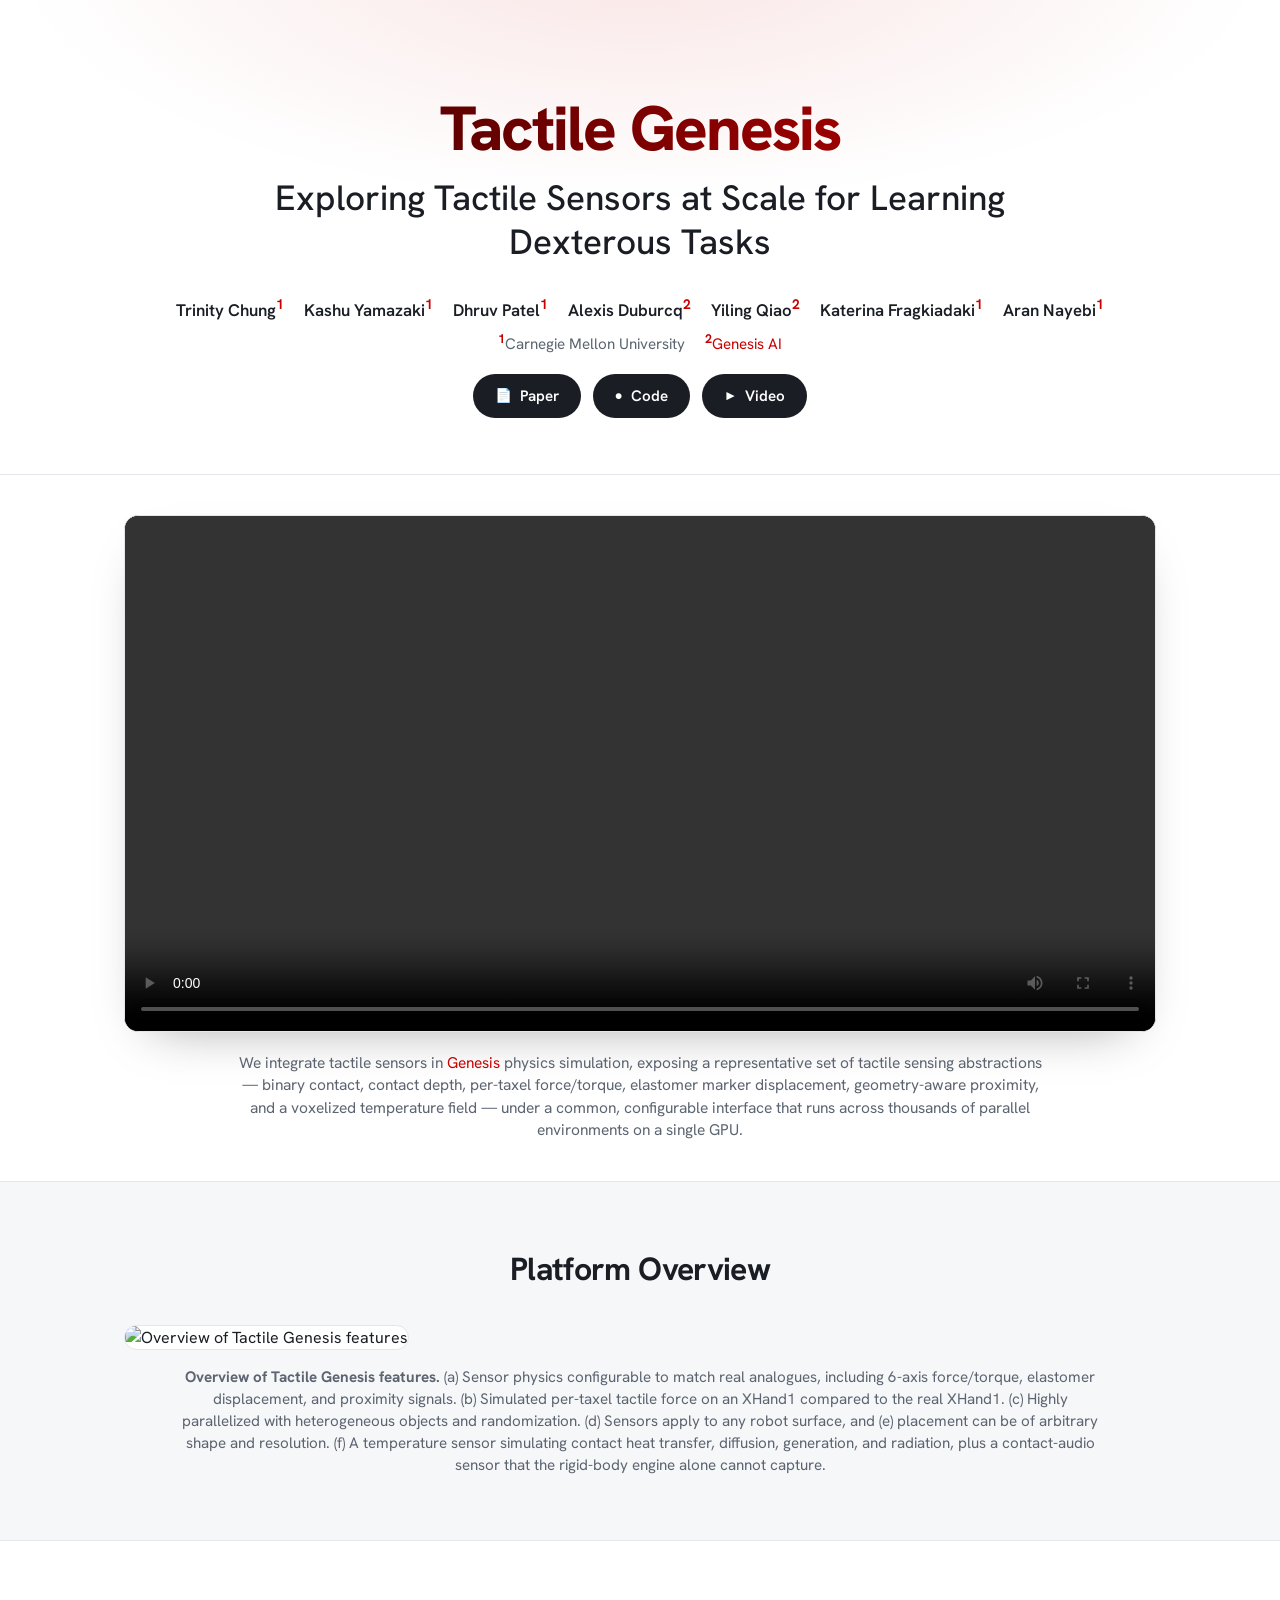
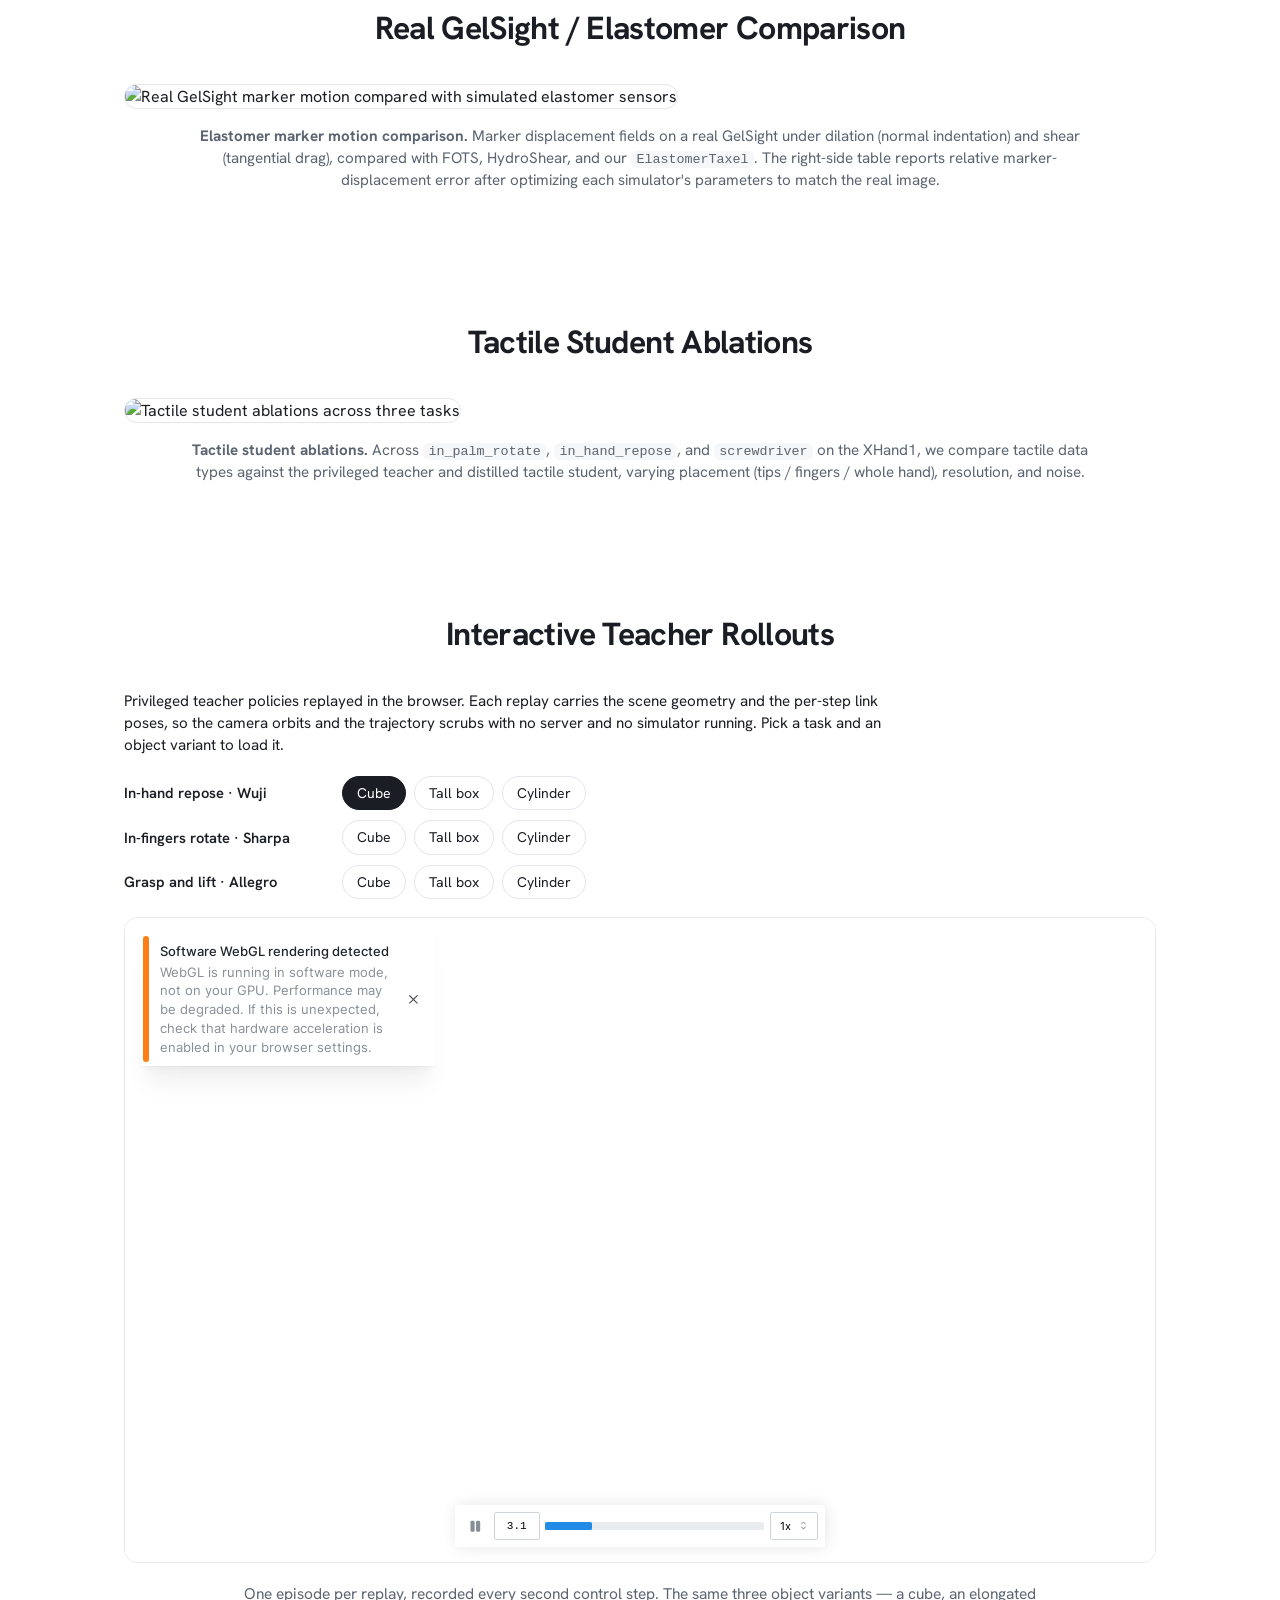
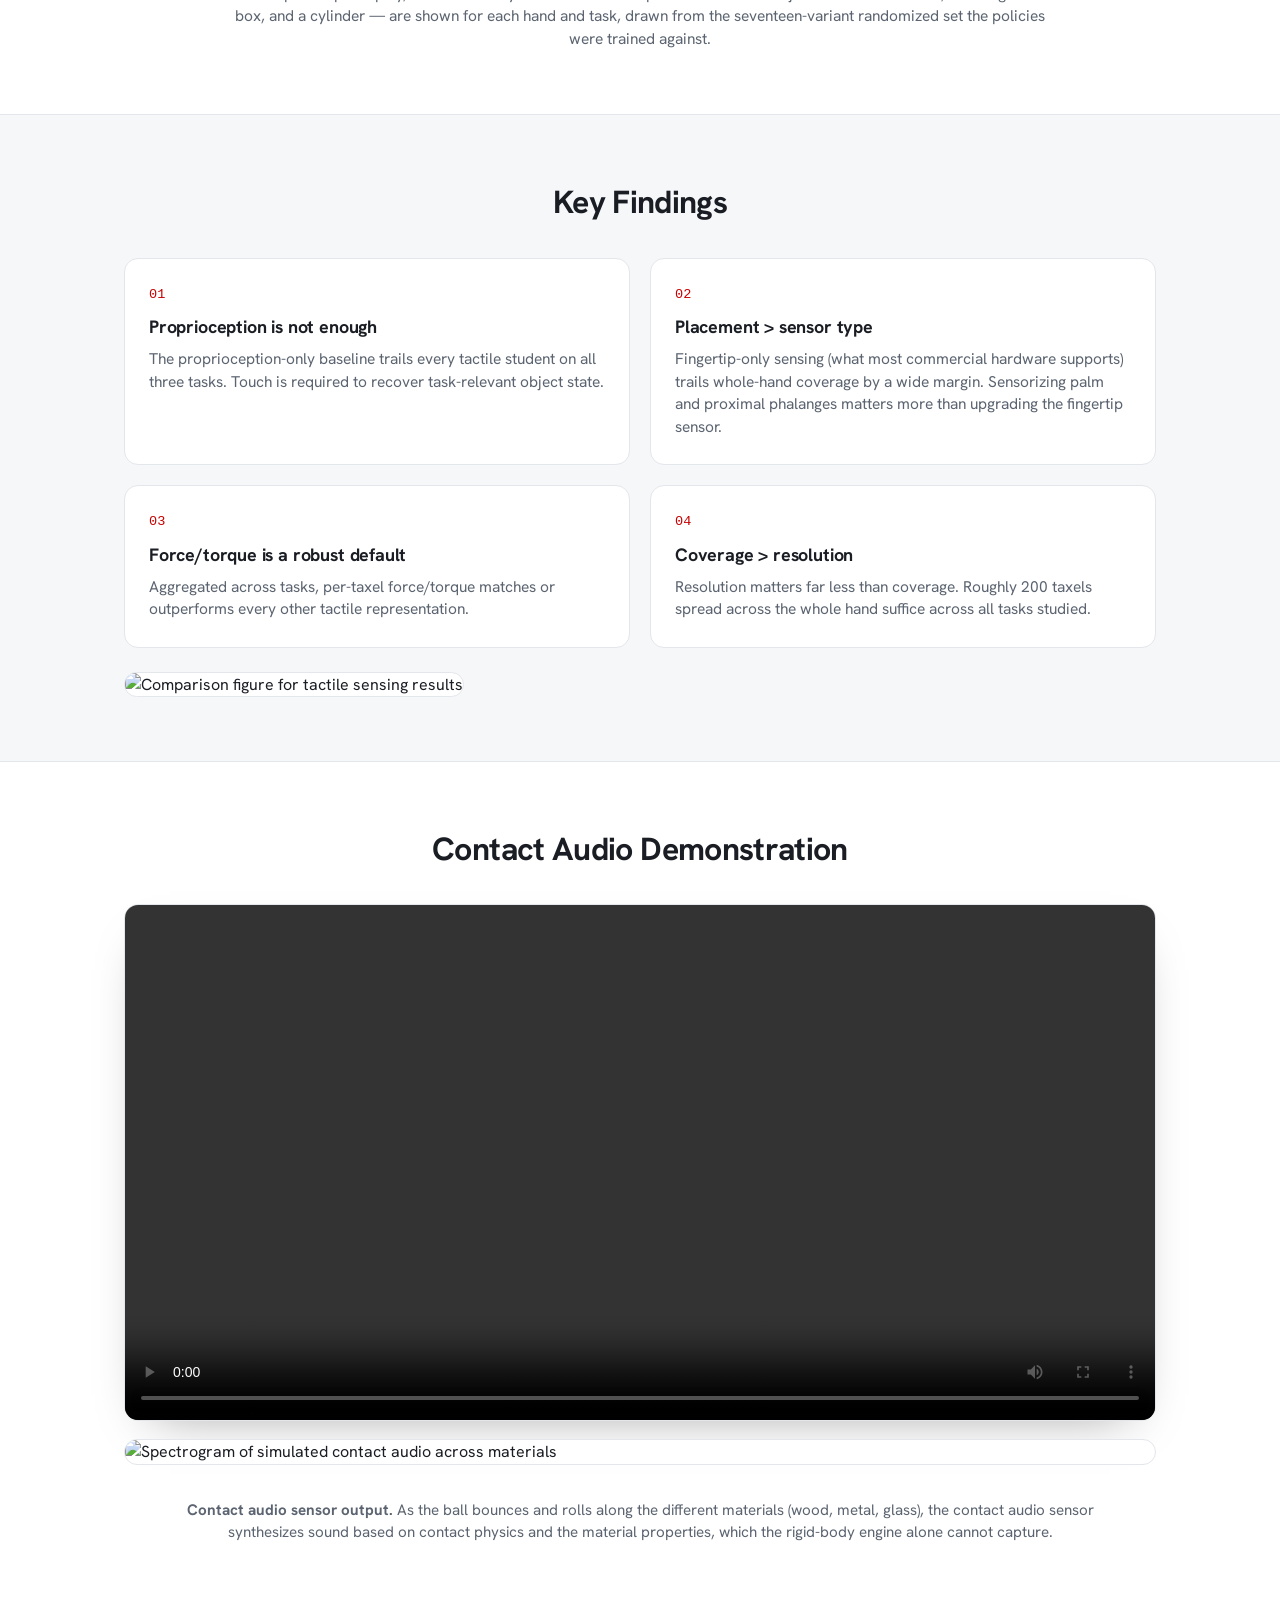
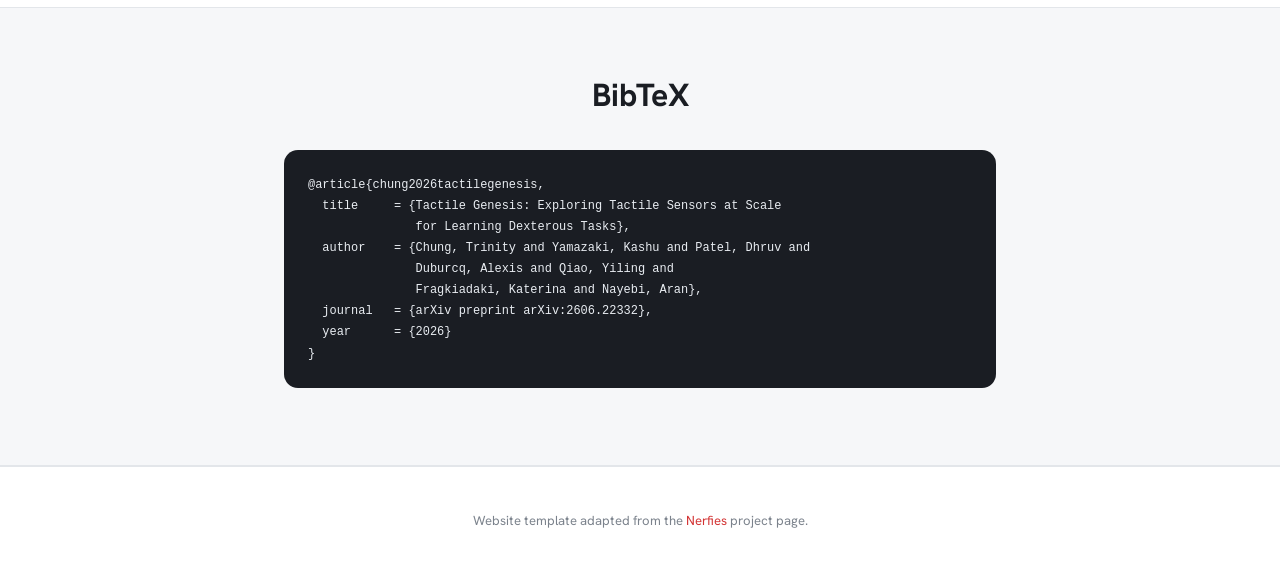
==== docs/index.html @ 9e6cdaba "Add interactive teacher rollouts to the website Nine standalone Viser replays, three object variants" ====
<!DOCTYPE html>
<html lang="en">
<head>
  <meta charset="utf-8">
  <meta name="viewport" content="width=device-width, initial-scale=1.0">
  <title>Tactile Genesis: Exploring Tactile Sensors at Scale for Learning Dexterous Tasks</title>
  <meta name="description" content="A GPU-parallel tactile sensor simulation platform for studying which tactile abstractions a policy needs to learn dexterous manipulation.">

  <!-- Open Graph / social preview -->
  <meta property="og:title" content="Tactile Genesis">
  <meta property="og:description" content="Exploring Tactile Sensors at Scale for Learning Dexterous Tasks.">
  <meta property="og:image" content="static/images/thumbnail.png">
  <meta property="og:type" content="website">
  <meta name="twitter:card" content="summary_large_image">

  <link rel="preconnect" href="https://fonts.googleapis.com">
  <link rel="preconnect" href="https://fonts.gstatic.com" crossorigin>
  <link href="https://fonts.googleapis.com/css2?family=Hanken+Grotesk:ital,wght@0,100..900;1,100..900&display=swap" rel="stylesheet">
  <link rel="stylesheet" href="static/css/style.css">
</head>
<body>

  <!-- ===================== HERO ===================== -->
  <header class="hero">
    <div class="container">
      <h2 class="title">Tactile&nbsp;Genesis</h2>
      <p class="subtitle">Exploring Tactile Sensors at Scale for Learning Dexterous Tasks</p>

      <ul class="authors">
        <li><a href="https://trinityjchung.com" target="_blank" rel="noopener">Trinity Chung</a><sup>1</sup></li>
        <li><a href="https://kashu7100.github.io" target="_blank" rel="noopener">Kashu Yamazaki</a><sup>1</sup></li>
        <li>Dhruv Patel<sup>1</sup></li>
        <li>Alexis Duburcq<sup>2</sup></li>
        <li>Yiling Qiao<sup>2</sup></li>
        <li><a href="https://www.cs.cmu.edu/~katef/" target="_blank" rel="noopener">Katerina Fragkiadaki</a><sup>1</sup></li>
        <li><a href="https://anayebi.github.io" target="_blank" rel="noopener">Aran Nayebi</a><sup>1</sup></li>
      </ul>

      <ul class="affiliations">
        <li><sup>1</sup>Carnegie Mellon University</li>
        <li><sup>2</sup><a href="https://www.genesis.ai" target="_blank" rel="noopener">Genesis AI</a></li>
      </ul>

      <!-- <p class="venue">CoRL 2026</p> -->


      <div class="links">
        <a class="btn" href="https://arxiv.org/abs/2606.22332" target="_blank" rel="noopener">
          <span class="ico">&#128196;</span> Paper
        </a>
        <a class="btn" href="https://github.com/neuroagents-lab/2026-tactile-genesis" target="_blank" rel="noopener">
          <span class="ico">&#9679;</span> Code
        </a>
        <a class="btn" href="#video">
          <span class="ico">&#9658;</span> Video
        </a>
      </div>
    </div>
  </header>

  <!-- ===================== TEASER VIDEO ===================== -->
  <section id="video" class="section section--tight">
    <div class="container">
      <video class="teaser" controls playsinline>
        <source src="static/videos/overview.mp4" type="video/mp4">
      </video>
      <p class="caption">
        We integrate tactile sensors in
        <a href="https://genesis-embodied-ai.github.io/" target="_blank" rel="noopener">Genesis</a> physics simulation,
        exposing a representative set of tactile sensing abstractions &mdash; binary contact, contact depth, per-taxel
        force/torque, elastomer marker displacement, geometry-aware proximity, and a voxelized temperature field &mdash;
        under a common, configurable interface that runs across thousands of parallel environments on a single GPU.
      </p>
    </div>
  </section>

  <!-- ===================== OVERVIEW FIGURE ===================== -->
  <section class="section section--alt">
    <div class="container">
      <h2>Platform Overview</h2>
      <figure>
        <img src="static/images/figure1.png" alt="Overview of Tactile Genesis features" loading="lazy">
        <figcaption>
          <strong>Overview of Tactile Genesis features.</strong>
          (a) Sensor physics configurable to match real analogues, including 6-axis force/torque, elastomer
          displacement, and proximity signals. (b) Simulated per-taxel tactile force on an XHand1 compared to the real
          XHand1. (c) Highly parallelized with heterogeneous objects and randomization. (d) Sensors apply to any robot
          surface, and (e) placement can be of arbitrary shape and resolution. (f) A temperature sensor simulating
          contact heat transfer, diffusion, generation, and radiation, plus a contact-audio sensor that the rigid-body
          engine alone cannot capture.
        </figcaption>
      </figure>
    </div>
  </section>

  <!-- ===================== ELASTOMER COMPARISON FIGURE ===================== -->
  <section class="section">
    <div class="container">
      <h2>Real GelSight / Elastomer Comparison</h2>
      <figure>
        <img src="static/images/figure9.png" alt="Real GelSight marker motion compared with simulated elastomer sensors" loading="lazy">
        <figcaption>
          <strong>Elastomer marker motion comparison.</strong>
          Marker displacement fields on a real GelSight under dilation (normal indentation) and shear (tangential drag),
          compared with FOTS, HydroShear, and our <code>ElastomerTaxel</code>. The right-side table reports relative
          marker-displacement error after optimizing each simulator's parameters to match the real image.
        </figcaption>
      </figure>
    </div>
  </section>

  <!-- ===================== RESULTS FIGURE ===================== -->
  <section class="section">
    <div class="container">
      <h2>Tactile Student Ablations</h2>
      <figure>
        <img src="static/images/figure5.png" alt="Tactile student ablations across three tasks" loading="lazy">
        <figcaption>
          <strong>Tactile student ablations.</strong> Across <code>in_palm_rotate</code>, <code>in_hand_repose</code>,
          and <code>screwdriver</code> on the XHand1, we compare tactile data types against the privileged teacher and
          distilled tactile student, varying placement (tips / fingers / whole hand), resolution, and noise.
        </figcaption>
      </figure>
    </div>
  </section>

  <!-- ===================== INTERACTIVE ROLLOUTS ===================== -->
  <section class="section">
    <div class="container">
      <h2>Interactive Teacher Rollouts</h2>
      <p class="rollout__intro">
        Privileged teacher policies replayed in the browser. Each replay carries the scene geometry and the per-step
        link poses, so the camera orbits and the trajectory scrubs with no server and no simulator running. Pick a
        task and an object variant to load it.
      </p>
      <div class="rollout">
        <div class="rollout__row">
          <span class="rollout__label">In-hand repose &middot; Wuji</span>
          <button class="rollout__pick" type="button" aria-pressed="true"
                  data-src="static/rollouts/in_hand_repose-wuji-cube.html">Cube</button>
          <button class="rollout__pick" type="button" aria-pressed="false"
                  data-src="static/rollouts/in_hand_repose-wuji-tall-box.html">Tall box</button>
          <button class="rollout__pick" type="button" aria-pressed="false"
                  data-src="static/rollouts/in_hand_repose-wuji-cylinder.html">Cylinder</button>
        </div>
        <div class="rollout__row">
          <span class="rollout__label">In-fingers rotate &middot; Sharpa</span>
          <button class="rollout__pick" type="button" aria-pressed="false"
                  data-src="static/rollouts/in_fingers_rotate-sharpa-cube.html">Cube</button>
          <button class="rollout__pick" type="button" aria-pressed="false"
                  data-src="static/rollouts/in_fingers_rotate-sharpa-tall-box.html">Tall box</button>
          <button class="rollout__pick" type="button" aria-pressed="false"
                  data-src="static/rollouts/in_fingers_rotate-sharpa-cylinder.html">Cylinder</button>
        </div>
        <div class="rollout__row">
          <span class="rollout__label">Grasp and lift &middot; Allegro</span>
          <button class="rollout__pick" type="button" aria-pressed="false"
                  data-src="static/rollouts/grasp_lift-allegro-cube.html">Cube</button>
          <button class="rollout__pick" type="button" aria-pressed="false"
                  data-src="static/rollouts/grasp_lift-allegro-tall-box.html">Tall box</button>
          <button class="rollout__pick" type="button" aria-pressed="false"
                  data-src="static/rollouts/grasp_lift-allegro-cylinder.html">Cylinder</button>
        </div>
        <div class="rollout__stage">
          <iframe class="rollout__frame" title="Interactive policy rollout" loading="lazy"
                  src="static/rollouts/in_hand_repose-wuji-cube.html"></iframe>
          <div class="rollout__loading" role="status" aria-live="polite">
            <div class="rollout__spinner"></div>
            <span>Loading replay&hellip;</span>
          </div>
        </div>
      </div>
      <p class="caption">
        One episode per replay, recorded every second control step. The same three object variants &mdash; a cube, an
        elongated box, and a cylinder &mdash; are shown for each hand and task, drawn from the seventeen-variant
        randomized set the policies were trained against.
      </p>
    </div>
  </section>

  <!-- ===================== KEY FINDINGS ===================== -->
  <section class="section section--alt">
    <div class="container">
      <h2>Key Findings</h2>
      <div class="cards">
        <div class="card">
          <div class="card__num">01</div>
          <h3>Proprioception is not enough</h3>
          <p>The proprioception-only baseline trails every tactile student on all three tasks.
          Touch is required to recover task-relevant object state.</p>
        </div>
        <div class="card">
          <div class="card__num">02</div>
          <h3>Placement &gt; sensor type</h3>
          <p>Fingertip-only sensing (what most commercial hardware supports) trails whole-hand coverage by a wide
          margin. Sensorizing palm and proximal phalanges matters more than upgrading the fingertip sensor.</p>
        </div>
        <div class="card">
          <div class="card__num">03</div>
          <h3>Force/torque is a robust default</h3>
          <p>Aggregated across tasks, per-taxel force/torque matches or outperforms every other tactile representation.</p>
        </div>
        <div class="card">
          <div class="card__num">04</div>
          <h3>Coverage &gt; resolution</h3>
          <p>Resolution matters far less than coverage. Roughly 200 taxels spread across the whole hand suffice across
          all tasks studied.</p>
        </div>
      </div>
      <figure class="key-findings-figure">
        <img src="static/images/comparison.png" alt="Comparison figure for tactile sensing results" loading="lazy">
      </figure>
    </div>
  </section>

  <!-- ===================== CONTACT AUDIO DEMO ===================== -->
  <section class="section">
    <div class="container">
      <h2>Contact Audio Demonstration</h2>
      <figure class="media-stack">
        <video class="demo-video" controls playsinline preload="metadata">
          <source src="static/videos/contactaudio.mp4" type="video/mp4">
        </video>
        <img src="static/images/contactaudio.png" alt="Spectrogram of simulated contact audio across materials" loading="lazy">
        <figcaption>
          <strong>Contact audio sensor output.</strong>
          As the ball bounces and rolls along the different materials (wood, metal, glass), the contact audio sensor synthesizes sound based on contact physics and the material properties, which the rigid-body engine alone cannot capture.
        </figcaption>
      </figure>
    </div>
  </section>

  <!-- ===================== BIBTEX ===================== -->
  <section class="section section--alt">
    <div class="container container--narrow">
      <h2>BibTeX</h2>
      <pre class="bibtex"><code>@article{chung2026tactilegenesis,
  title     = {Tactile Genesis: Exploring Tactile Sensors at Scale
               for Learning Dexterous Tasks},
  author    = {Chung, Trinity and Yamazaki, Kashu and Patel, Dhruv and
               Duburcq, Alexis and Qiao, Yiling and
               Fragkiadaki, Katerina and Nayebi, Aran},
  journal   = {arXiv preprint arXiv:2606.22332},
  year      = {2026}
}</code></pre>
    </div>
  </section>

  <!-- ===================== FOOTER ===================== -->
  <footer class="footer">
    <div class="container">
      <p class="footer__fine">
        Website template adapted from the
        <a href="https://nerfies.github.io/" target="_blank" rel="noopener">Nerfies</a> project page.
      </p>
    </div>
  </footer>

  <script>
    (function () {
      const rollout = document.querySelector('.rollout');
      if (!rollout) return;
      const frame = rollout.querySelector('.rollout__frame');
      const loading = rollout.querySelector('.rollout__loading');
      // The replay carries its scene geometry inline, so the load event only means the
      // markup arrived -- Viser still has to decode it and start drawing. Wait for the
      // canvas it mounts, and give up after a while so a failure cannot spin forever.
      // Same-origin, so reaching into the document is allowed; guarded regardless.
      frame.addEventListener('load', function () {
        const deadline = Date.now() + 30000;
        (function waitForCanvas() {
          let ready = false;
          try {
            const canvas = frame.contentDocument.querySelector('canvas');
            ready = !!canvas && canvas.width > 0;
          } catch (err) {
            ready = true;
          }
          if (ready || Date.now() > deadline) {
            // The canvas mounts before the geometry finishes decoding, so let the first
            // frames land rather than handing over a viewport that is still empty.
            setTimeout(function () { loading.hidden = true; }, 600);
          } else {
            setTimeout(waitForCanvas, 150);
          }
        })();
      });
      rollout.addEventListener('click', function (event) {
        const pick = event.target.closest('.rollout__pick');
        if (!pick || pick.getAttribute('aria-pressed') === 'true') return;
        rollout.querySelectorAll('.rollout__pick').forEach(function (other) {
          other.setAttribute('aria-pressed', String(other === pick));
        });
        loading.hidden = false;
        frame.src = pick.dataset.src;
      });
    })();
  </script>

</body>
</html>
---- docs/static/css/style.css ----
:root {
  --bg: #ffffff;
  --bg-alt: #f6f7f9;
  --fg: #1a1d23;
  --muted: #5b6470;
  --accent: #c80000;
  --accent-2: #320000;
  --border: #e3e6ea;
  --radius: 14px;
  --maxw: 1080px;
  --narrow: 760px;
}

* { box-sizing: border-box; }

html { scroll-behavior: smooth; }

body {
  margin: 0;
  font-family: "Hanken Grotesk", -apple-system, BlinkMacSystemFont, "Segoe UI", sans-serif;
  color: var(--fg);
  background: var(--bg);
  line-height: 1.45;
  -webkit-font-smoothing: antialiased;
}

a { color: var(--accent); text-decoration: none; }
a:hover { text-decoration: underline; }

code {
  font-family: "JetBrains Mono", ui-monospace, SFMono-Regular, Menlo, monospace;
  font-size: 0.88em;
  background: var(--bg-alt);
  padding: 0.1em 0.4em;
  border-radius: 6px;
}

.container {
  max-width: var(--maxw);
  margin: 0 auto;
  padding: 0 24px;
}
.container--narrow { max-width: var(--narrow); }

/* ===================== HERO ===================== */
.hero {
  text-align: center;
  padding: 84px 0 56px;
  background:
    radial-gradient(900px 360px at 50% -10%, rgba(200, 0, 0, 0.10), transparent 70%),
    var(--bg);
  border-bottom: 1px solid var(--border);
}

.title {
  font-size: clamp(2.2rem, 5vw, 3.9rem);
  font-weight: 800;
  letter-spacing: -0.03em;
  margin: 0 0 2px;
  background: linear-gradient(90deg, var(--accent-2), var(--accent));
  -webkit-background-clip: text;
  background-clip: text;
  color: transparent;
}

.subtitle {
  font-size: clamp(1.45rem, 3.4vw, 2.2rem);
  font-weight: 500;
  line-height: 1.25;
  color: var(--fg);
  margin: 0 auto 30px;
  max-width: 880px;
}

.authors, .affiliations {
  list-style: none;
  padding: 0;
  margin: 0 auto;
  display: flex;
  flex-wrap: wrap;
  justify-content: center;
  gap: 6px 20px;
}
.authors { font-size: 1.05rem; font-weight: 600; margin-bottom: 8px; }
.authors a { color: var(--fg); }
.authors a:hover { color: var(--accent); }
.authors sup, .affiliations sup { color: var(--accent); font-weight: 700; }

.affiliations {
  font-size: 0.95rem;
  color: var(--muted);
  margin-bottom: 18px;
}

.venue {
  display: inline-block;
  font-weight: 700;
  font-size: 0.85rem;
  letter-spacing: 0.08em;
  text-transform: uppercase;
  color: var(--accent);
  border: 1px solid rgba(200, 0, 0, 0.35);
  border-radius: 999px;
  padding: 4px 16px;
  margin: 0 0 30px;
}

.links {
  display: flex;
  flex-wrap: wrap;
  justify-content: center;
  gap: 12px;
}

.btn {
  display: inline-flex;
  align-items: center;
  gap: 8px;
  background: var(--fg);
  color: #fff;
  font-weight: 600;
  font-size: 0.95rem;
  padding: 11px 22px;
  border-radius: 999px;
  transition: transform 0.15s ease, background 0.15s ease;
}
.btn:hover {
  background: var(--accent);
  text-decoration: none;
  transform: translateY(-2px);
}
.btn .ico { font-size: 0.9em; line-height: 1; }

/* ===================== SECTIONS ===================== */
.section { padding: 64px 0; }
.section--tight { padding: 40px 0; }
.section--alt { background: var(--bg-alt); border-block: 1px solid var(--border); }

.section h2 {
  font-size: clamp(1.5rem, 3vw, 2rem);
  font-weight: 700;
  letter-spacing: -0.02em;
  text-align: center;
  margin: 0 0 32px;
}

.section p { font-size: 0.95rem; line-height: 1.45; }
.container--narrow p { text-align: justify; }

/* ===================== VIDEO ===================== */
.teaser {
  width: 100%;
  border-radius: var(--radius);
  border: 1px solid var(--border);
  background: #000;
  box-shadow: 0 20px 50px -28px rgba(0, 0, 0, 0.4);
  display: block;
}

.demo-video {
  width: 100%;
  height: auto;
  border-radius: var(--radius);
  border: 1px solid var(--border);
  background: #fff;
  box-shadow: 0 20px 50px -28px rgba(0, 0, 0, 0.4);
  display: block;
}

.caption {
  color: var(--muted);
  font-size: 0.97rem !important;
  max-width: 820px;
  margin: 20px auto 0;
  text-align: center;
}

/* ===================== FIGURES ===================== */
figure { margin: 0; }
.media-stack {
  display: grid;
  gap: 18px;
}
figure img {
  width: 100%;
  height: auto;
  border-radius: var(--radius);
  border: 1px solid var(--border);
  background: #fff;
}
figcaption {
  color: var(--muted);
  font-size: 0.95rem;
  margin-top: 16px;
  text-align: center;
  max-width: 920px;
  margin-inline: auto;
}

/* ===================== CARDS ===================== */
.cards {
  display: grid;
  grid-template-columns: 1fr;
  gap: 20px;
}
.card {
  background: var(--bg);
  border: 1px solid var(--border);
  border-radius: var(--radius);
  padding: 26px 24px;
  transition: transform 0.15s ease, box-shadow 0.15s ease;
}
.section--alt .card { background: #fff; }
.card:hover {
  transform: translateY(-4px);
  box-shadow: 0 18px 40px -26px rgba(0, 0, 0, 0.35);
}
.card__num {
  font-family: "JetBrains Mono", monospace;
  font-size: 0.85rem;
  font-weight: 500;
  color: var(--accent);
  margin-bottom: 10px;
}
.card h3 { font-size: 1.12rem; margin: 0 0 8px; letter-spacing: -0.01em; }
.card p { font-size: 0.97rem !important; color: var(--muted); margin: 0; }

.key-findings-figure {
  margin-top: 24px;
}

@media (min-width: 720px) {
  .cards {
    grid-template-columns: repeat(2, minmax(0, 1fr));
  }
}

/* ===================== BIBTEX ===================== */
.bibtex {
  background: var(--fg);
  color: #e9edf2;
  border-radius: var(--radius);
  padding: 24px;
  overflow-x: auto;
  font-size: 0.85rem;
  line-height: 1.55;
}
.bibtex code { background: none; color: inherit; padding: 0; }

/* ===================== FOOTER ===================== */
.footer {
  text-align: center;
  padding: 40px 0;
  border-top: 1px solid var(--border);
  color: var(--muted);
  font-size: 0.92rem;
}
.footer p { margin: 4px 0; }
.footer__fine { font-size: 0.82rem; opacity: 0.8; }

@media (max-width: 600px) {
  .hero { padding: 56px 0 40px; }
  .section { padding: 48px 0; }
}

/* ---- interactive teacher rollouts ---- */
.rollout__intro { max-width: var(--narrow); margin: 0 0 20px; }
.rollout__row { display: flex; align-items: center; flex-wrap: wrap; gap: 8px; margin-bottom: 10px; }
.rollout__label { flex: 0 0 210px; font-weight: 600; font-size: 0.92rem; }
.rollout__pick {
  border: 1px solid var(--border);
  background: #fff;
  color: var(--fg);
  border-radius: 999px;
  padding: 6px 14px;
  font: inherit;
  font-size: 0.88rem;
  cursor: pointer;
}
.rollout__pick:hover { border-color: var(--accent); color: var(--accent); }
.rollout__pick[aria-pressed="true"] { background: var(--fg); border-color: var(--fg); color: #fff; }
.rollout__stage {
  position: relative;
  margin-top: 18px;
  border: 1px solid var(--border);
  border-radius: var(--radius);
  background: var(--bg-alt);
  overflow: hidden;
}
.rollout__frame {
  display: block;
  width: 100%;
  aspect-ratio: 16 / 10;
  border: 0;
}
.rollout__loading {
  position: absolute;
  inset: 0;
  display: flex;
  flex-direction: column;
  align-items: center;
  justify-content: center;
  gap: 12px;
  color: var(--muted);
  font-size: 0.9rem;
  background: var(--bg-alt);
}
.rollout__loading[hidden] { display: none; }
.rollout__spinner {
  width: 26px;
  height: 26px;
  border: 2px solid var(--border);
  border-top-color: var(--accent);
  border-radius: 50%;
  animation: rollout-spin 0.8s linear infinite;
}
@keyframes rollout-spin { to { transform: rotate(360deg); } }
@media (prefers-reduced-motion: reduce) {
  .rollout__spinner { animation-duration: 2.4s; }
}
@media (max-width: 640px) {
  .rollout__label { flex-basis: 100%; }
  .rollout__frame { aspect-ratio: 4 / 3; }
}
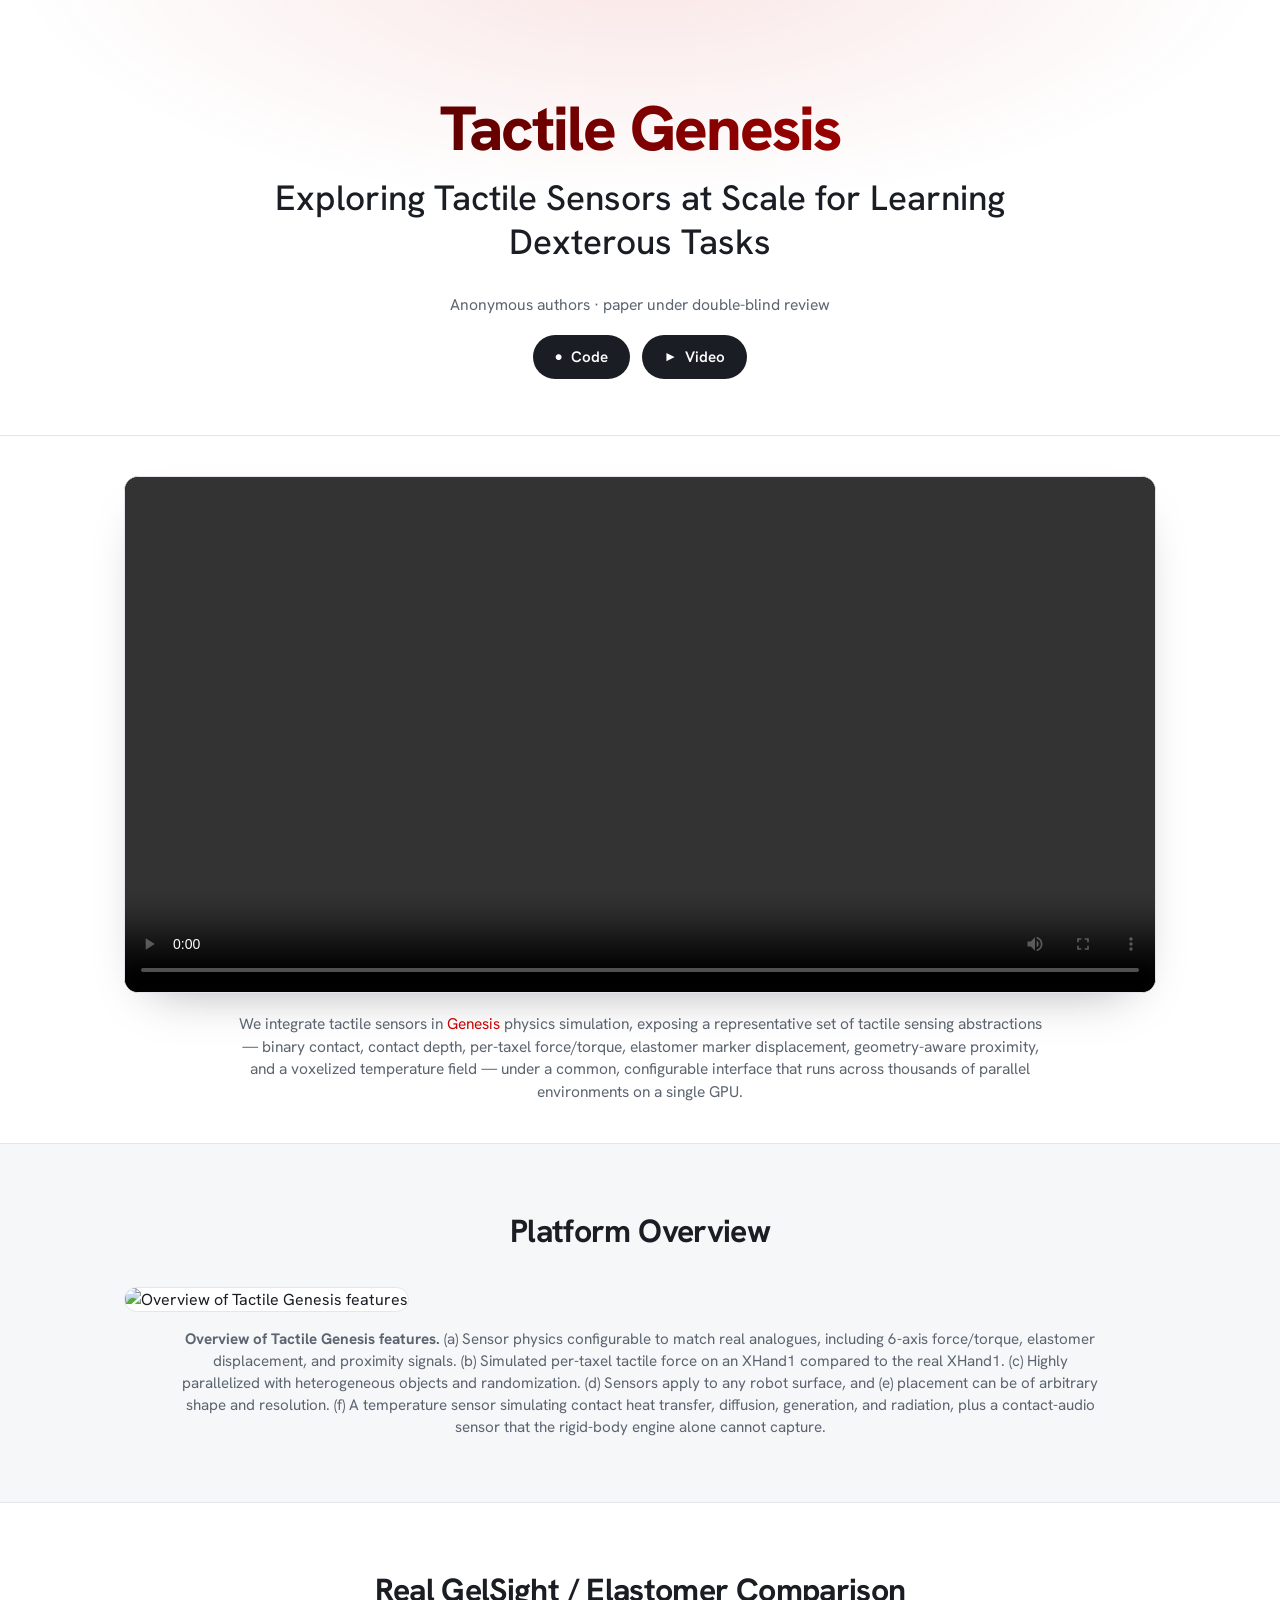
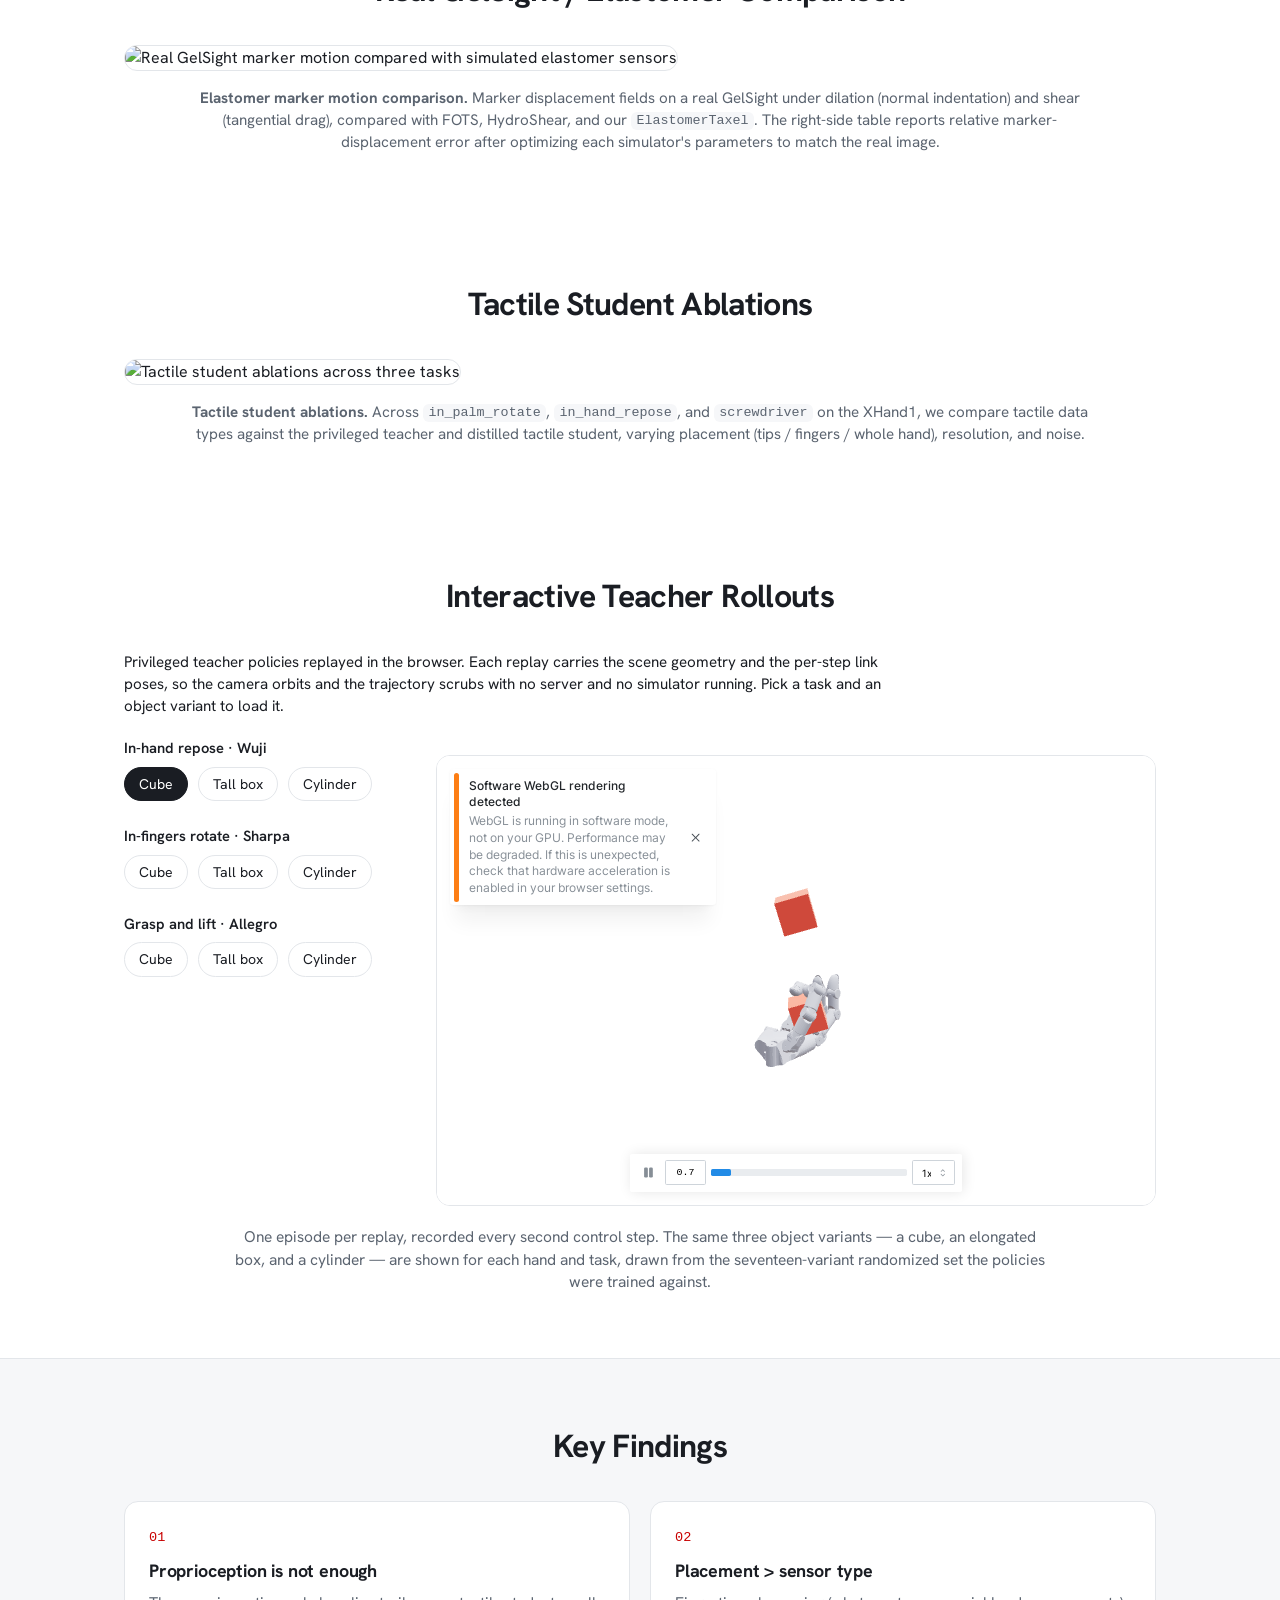
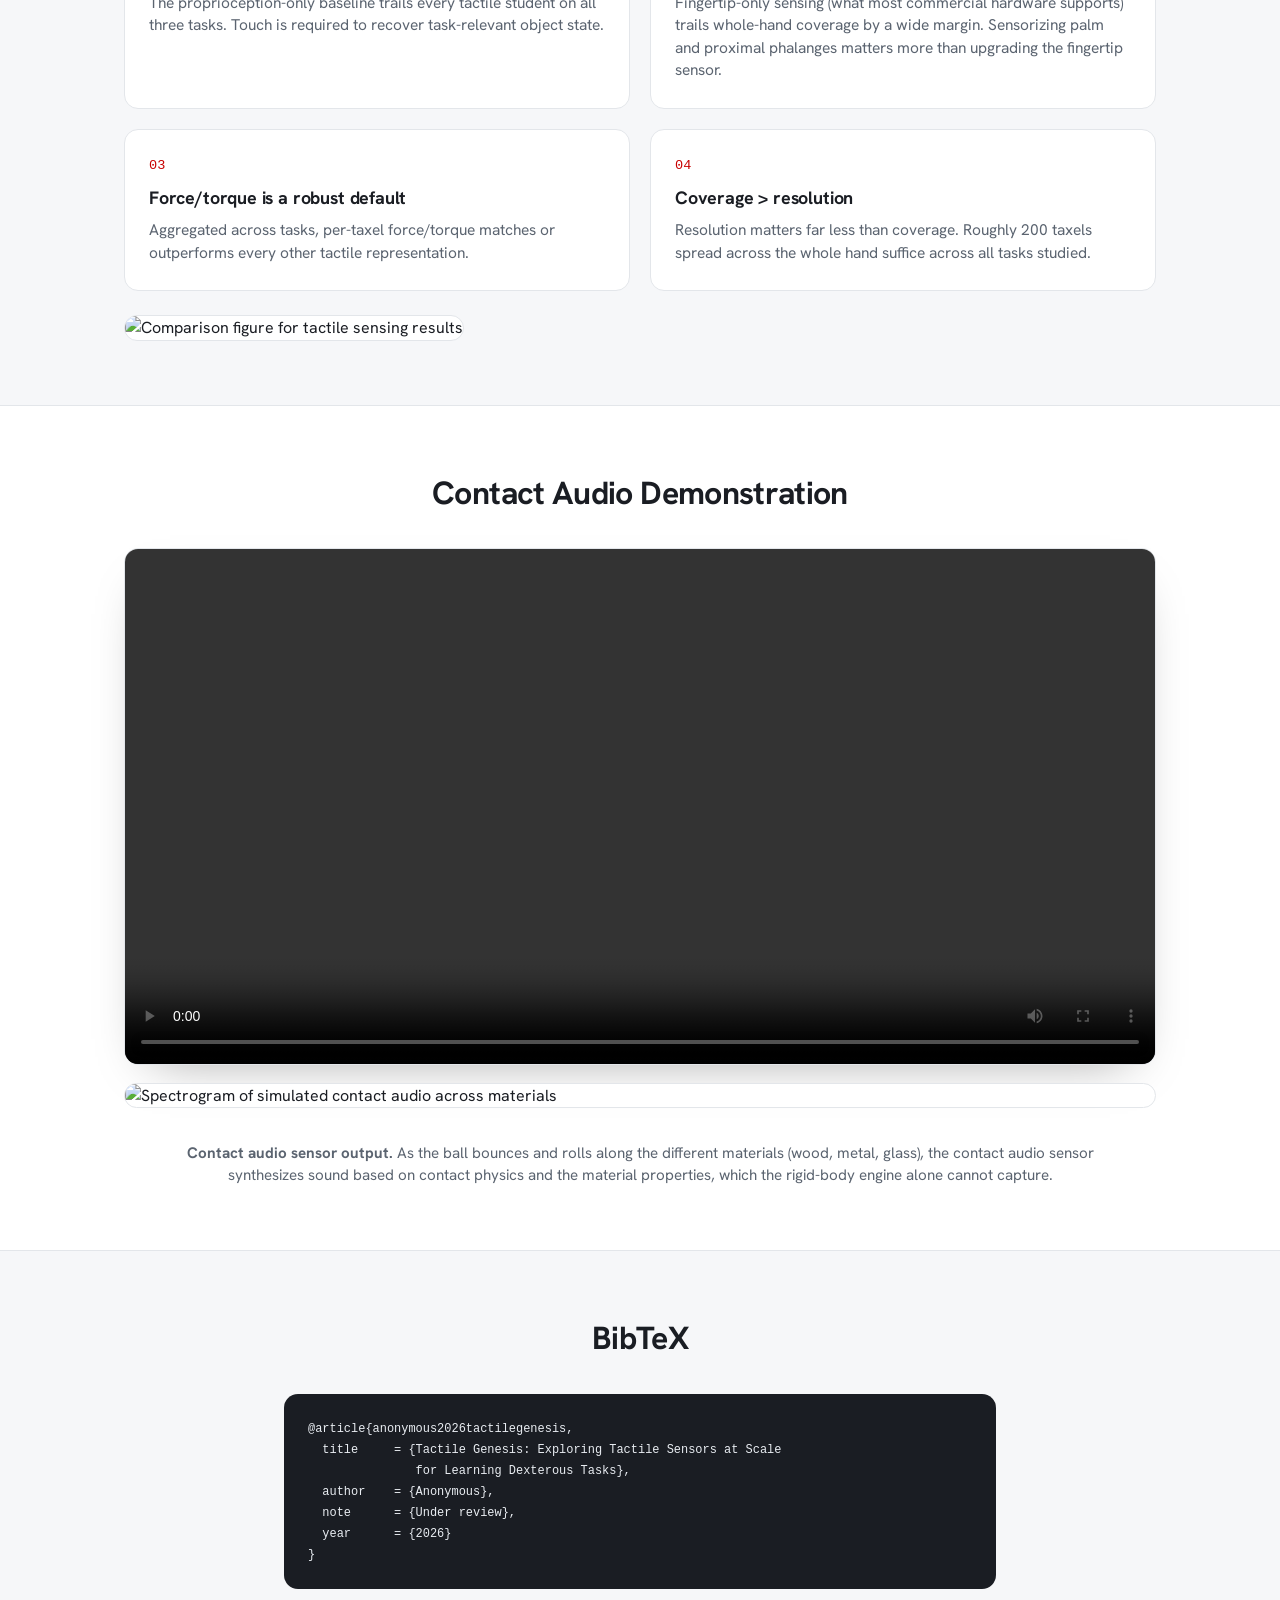
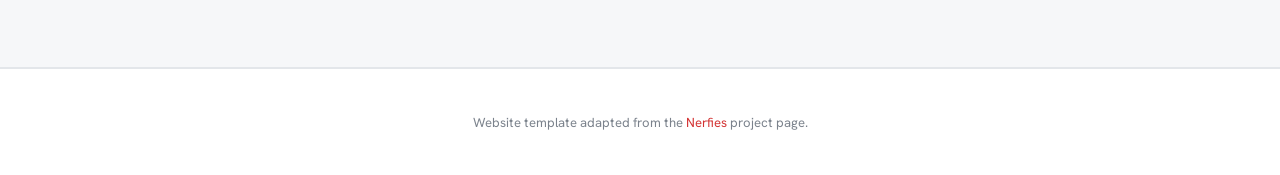
==== commit d1bd788c: "Anonymize the site and rework the rollout viewer The hero drops the author and affiliation lists and" ====
--- a/docs/index.html
+++ b/docs/index.html
@@ -26,29 +26,13 @@
       <h2 class="title">Tactile&nbsp;Genesis</h2>
       <p class="subtitle">Exploring Tactile Sensors at Scale for Learning Dexterous Tasks</p>
 
-      <ul class="authors">
-        <li><a href="https://trinityjchung.com" target="_blank" rel="noopener">Trinity Chung</a><sup>1</sup></li>
-        <li><a href="https://kashu7100.github.io" target="_blank" rel="noopener">Kashu Yamazaki</a><sup>1</sup></li>
-        <li>Dhruv Patel<sup>1</sup></li>
-        <li>Alexis Duburcq<sup>2</sup></li>
-        <li>Yiling Qiao<sup>2</sup></li>
-        <li><a href="https://www.cs.cmu.edu/~katef/" target="_blank" rel="noopener">Katerina Fragkiadaki</a><sup>1</sup></li>
-        <li><a href="https://anayebi.github.io" target="_blank" rel="noopener">Aran Nayebi</a><sup>1</sup></li>
-      </ul>
-
-      <ul class="affiliations">
-        <li><sup>1</sup>Carnegie Mellon University</li>
-        <li><sup>2</sup><a href="https://www.genesis.ai" target="_blank" rel="noopener">Genesis AI</a></li>
-      </ul>
+      <p class="anon">Anonymous authors &middot; paper under double-blind review</p>
 
       <!-- <p class="venue">CoRL 2026</p> -->
 
 
       <div class="links">
-        <a class="btn" href="https://arxiv.org/abs/2606.22332" target="_blank" rel="noopener">
-          <span class="ico">&#128196;</span> Paper
-        </a>
-        <a class="btn" href="https://github.com/neuroagents-lab/2026-tactile-genesis" target="_blank" rel="noopener">
+        <a class="btn" href="https://anonymous.4open.science/r/icra-tactile-genesis" target="_blank" rel="noopener">
           <span class="ico">&#9679;</span> Code
         </a>
         <a class="btn" href="#video">
@@ -134,32 +118,34 @@
         task and an object variant to load it.
       </p>
       <div class="rollout">
-        <div class="rollout__row">
-          <span class="rollout__label">In-hand repose &middot; Wuji</span>
-          <button class="rollout__pick" type="button" aria-pressed="true"
-                  data-src="static/rollouts/in_hand_repose-wuji-cube.html">Cube</button>
-          <button class="rollout__pick" type="button" aria-pressed="false"
-                  data-src="static/rollouts/in_hand_repose-wuji-tall-box.html">Tall box</button>
-          <button class="rollout__pick" type="button" aria-pressed="false"
-                  data-src="static/rollouts/in_hand_repose-wuji-cylinder.html">Cylinder</button>
-        </div>
-        <div class="rollout__row">
-          <span class="rollout__label">In-fingers rotate &middot; Sharpa</span>
-          <button class="rollout__pick" type="button" aria-pressed="false"
-                  data-src="static/rollouts/in_fingers_rotate-sharpa-cube.html">Cube</button>
-          <button class="rollout__pick" type="button" aria-pressed="false"
-                  data-src="static/rollouts/in_fingers_rotate-sharpa-tall-box.html">Tall box</button>
-          <button class="rollout__pick" type="button" aria-pressed="false"
-                  data-src="static/rollouts/in_fingers_rotate-sharpa-cylinder.html">Cylinder</button>
-        </div>
-        <div class="rollout__row">
-          <span class="rollout__label">Grasp and lift &middot; Allegro</span>
-          <button class="rollout__pick" type="button" aria-pressed="false"
-                  data-src="static/rollouts/grasp_lift-allegro-cube.html">Cube</button>
-          <button class="rollout__pick" type="button" aria-pressed="false"
-                  data-src="static/rollouts/grasp_lift-allegro-tall-box.html">Tall box</button>
-          <button class="rollout__pick" type="button" aria-pressed="false"
-                  data-src="static/rollouts/grasp_lift-allegro-cylinder.html">Cylinder</button>
+        <div class="rollout__picker">
+          <div class="rollout__row">
+            <span class="rollout__label">In-hand repose &middot; Wuji</span>
+            <button class="rollout__pick" type="button" aria-pressed="true"
+                    data-src="static/rollouts/in_hand_repose-wuji-cube.html">Cube</button>
+            <button class="rollout__pick" type="button" aria-pressed="false"
+                    data-src="static/rollouts/in_hand_repose-wuji-tall-box.html">Tall box</button>
+            <button class="rollout__pick" type="button" aria-pressed="false"
+                    data-src="static/rollouts/in_hand_repose-wuji-cylinder.html">Cylinder</button>
+          </div>
+          <div class="rollout__row">
+            <span class="rollout__label">In-fingers rotate &middot; Sharpa</span>
+            <button class="rollout__pick" type="button" aria-pressed="false"
+                    data-src="static/rollouts/in_fingers_rotate-sharpa-cube.html">Cube</button>
+            <button class="rollout__pick" type="button" aria-pressed="false"
+                    data-src="static/rollouts/in_fingers_rotate-sharpa-tall-box.html">Tall box</button>
+            <button class="rollout__pick" type="button" aria-pressed="false"
+                    data-src="static/rollouts/in_fingers_rotate-sharpa-cylinder.html">Cylinder</button>
+          </div>
+          <div class="rollout__row">
+            <span class="rollout__label">Grasp and lift &middot; Allegro</span>
+            <button class="rollout__pick" type="button" aria-pressed="false"
+                    data-src="static/rollouts/grasp_lift-allegro-cube.html">Cube</button>
+            <button class="rollout__pick" type="button" aria-pressed="false"
+                    data-src="static/rollouts/grasp_lift-allegro-tall-box.html">Tall box</button>
+            <button class="rollout__pick" type="button" aria-pressed="false"
+                    data-src="static/rollouts/grasp_lift-allegro-cylinder.html">Cylinder</button>
+          </div>
         </div>
         <div class="rollout__stage">
           <iframe class="rollout__frame" title="Interactive policy rollout" loading="lazy"
@@ -234,13 +220,11 @@
   <section class="section section--alt">
     <div class="container container--narrow">
       <h2>BibTeX</h2>
-      <pre class="bibtex"><code>@article{chung2026tactilegenesis,
+      <pre class="bibtex"><code>@article{anonymous2026tactilegenesis,
   title     = {Tactile Genesis: Exploring Tactile Sensors at Scale
                for Learning Dexterous Tasks},
-  author    = {Chung, Trinity and Yamazaki, Kashu and Patel, Dhruv and
-               Duburcq, Alexis and Qiao, Yiling and
-               Fragkiadaki, Katerina and Nayebi, Aran},
-  journal   = {arXiv preprint arXiv:2606.22332},
+  author    = {Anonymous},
+  note      = {Under review},
   year      = {2026}
 }</code></pre>
     </div>
--- a/docs/static/css/style.css
+++ b/docs/static/css/style.css
@@ -92,6 +92,12 @@
   margin-bottom: 18px;
 }
 
+.anon {
+  margin: 0 0 18px;
+  color: var(--muted);
+  font-size: 0.98rem;
+}
+
 .venue {
   display: inline-block;
   font-weight: 700;
@@ -265,8 +271,17 @@
 
 /* ---- interactive teacher rollouts ---- */
 .rollout__intro { max-width: var(--narrow); margin: 0 0 20px; }
+.rollout { display: grid; gap: 22px; }
 .rollout__row { display: flex; align-items: center; flex-wrap: wrap; gap: 8px; margin-bottom: 10px; }
 .rollout__label { flex: 0 0 210px; font-weight: 600; font-size: 0.92rem; }
+/* Side by side once there is room for the viewer to stay usefully wide. */
+@media (min-width: 900px) {
+  .rollout { grid-template-columns: minmax(250px, 290px) 1fr; align-items: start; }
+  .rollout__row { display: block; margin-bottom: 18px; }
+  .rollout__label { display: block; margin-bottom: 8px; }
+  .rollout__pick { margin: 0 6px 6px 0; }
+  .rollout__stage { margin-top: 0; }
+}
 .rollout__pick {
   border: 1px solid var(--border);
   background: #fff;
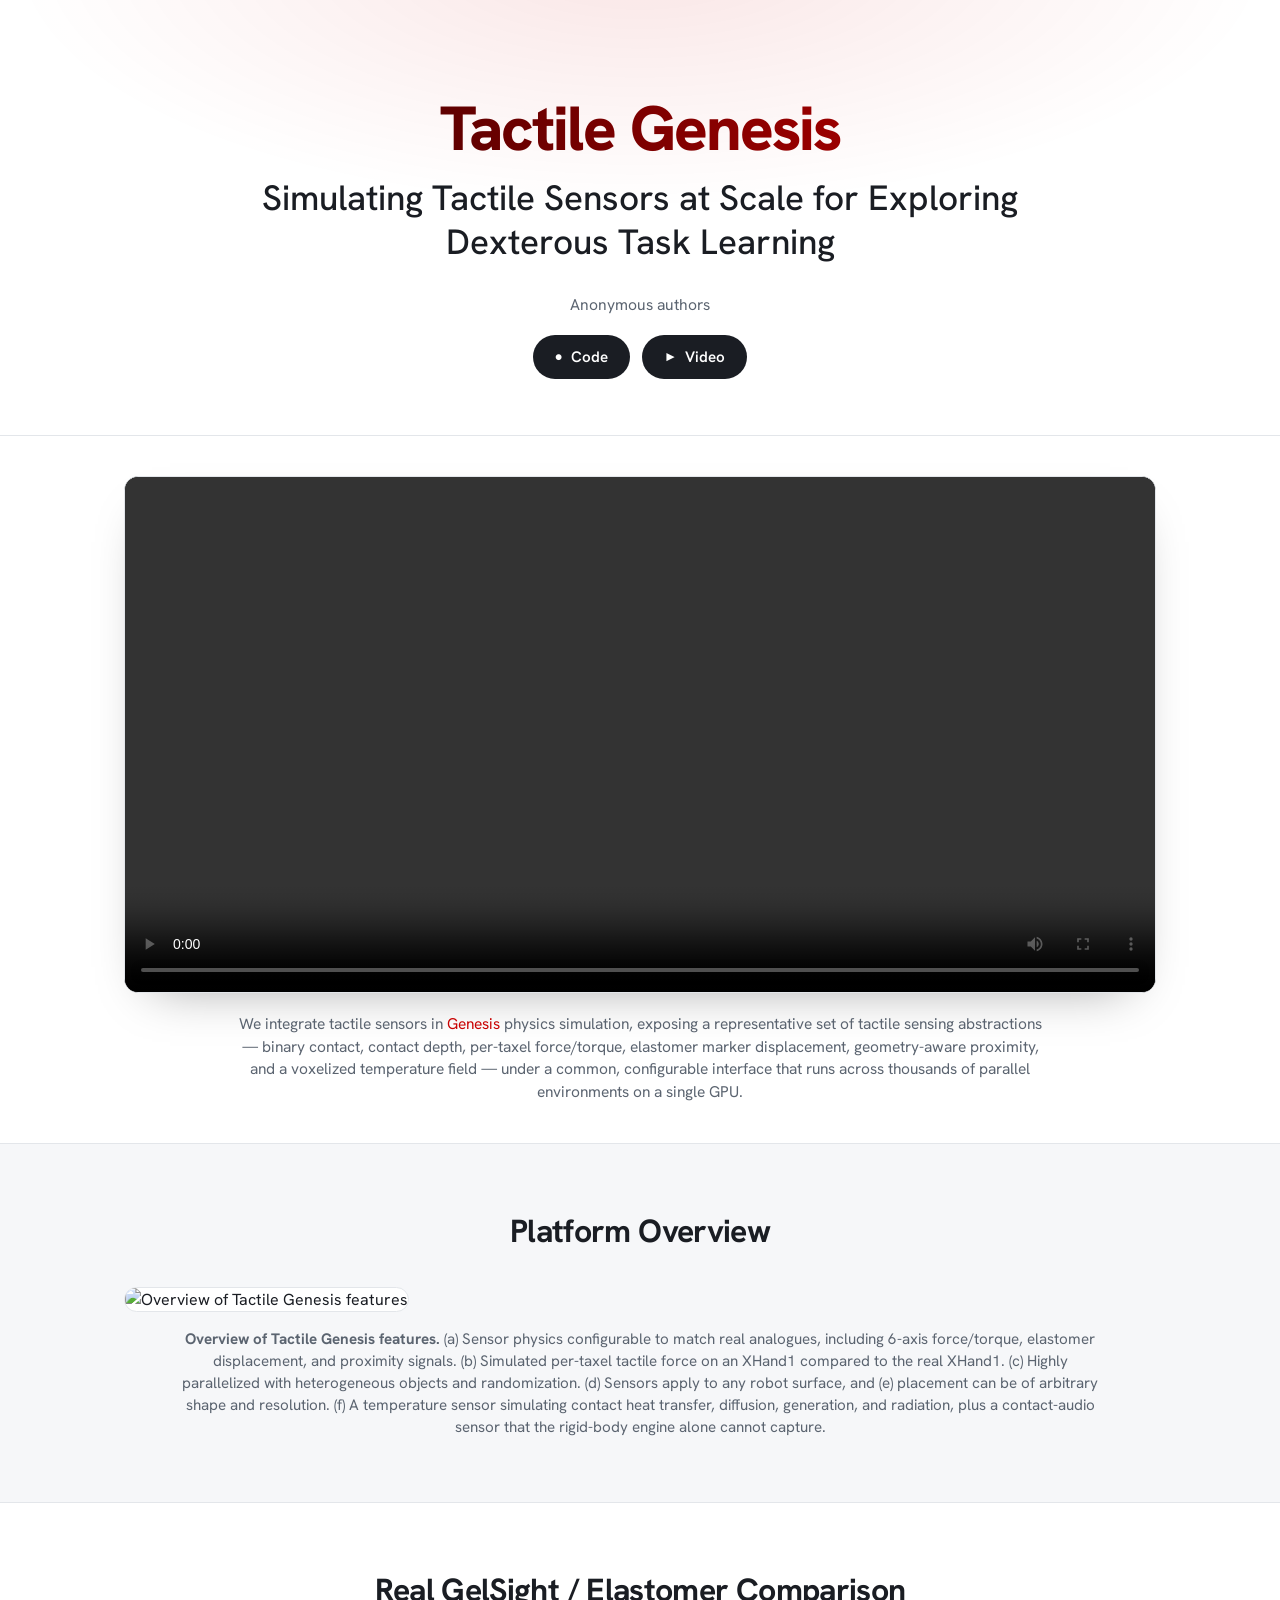
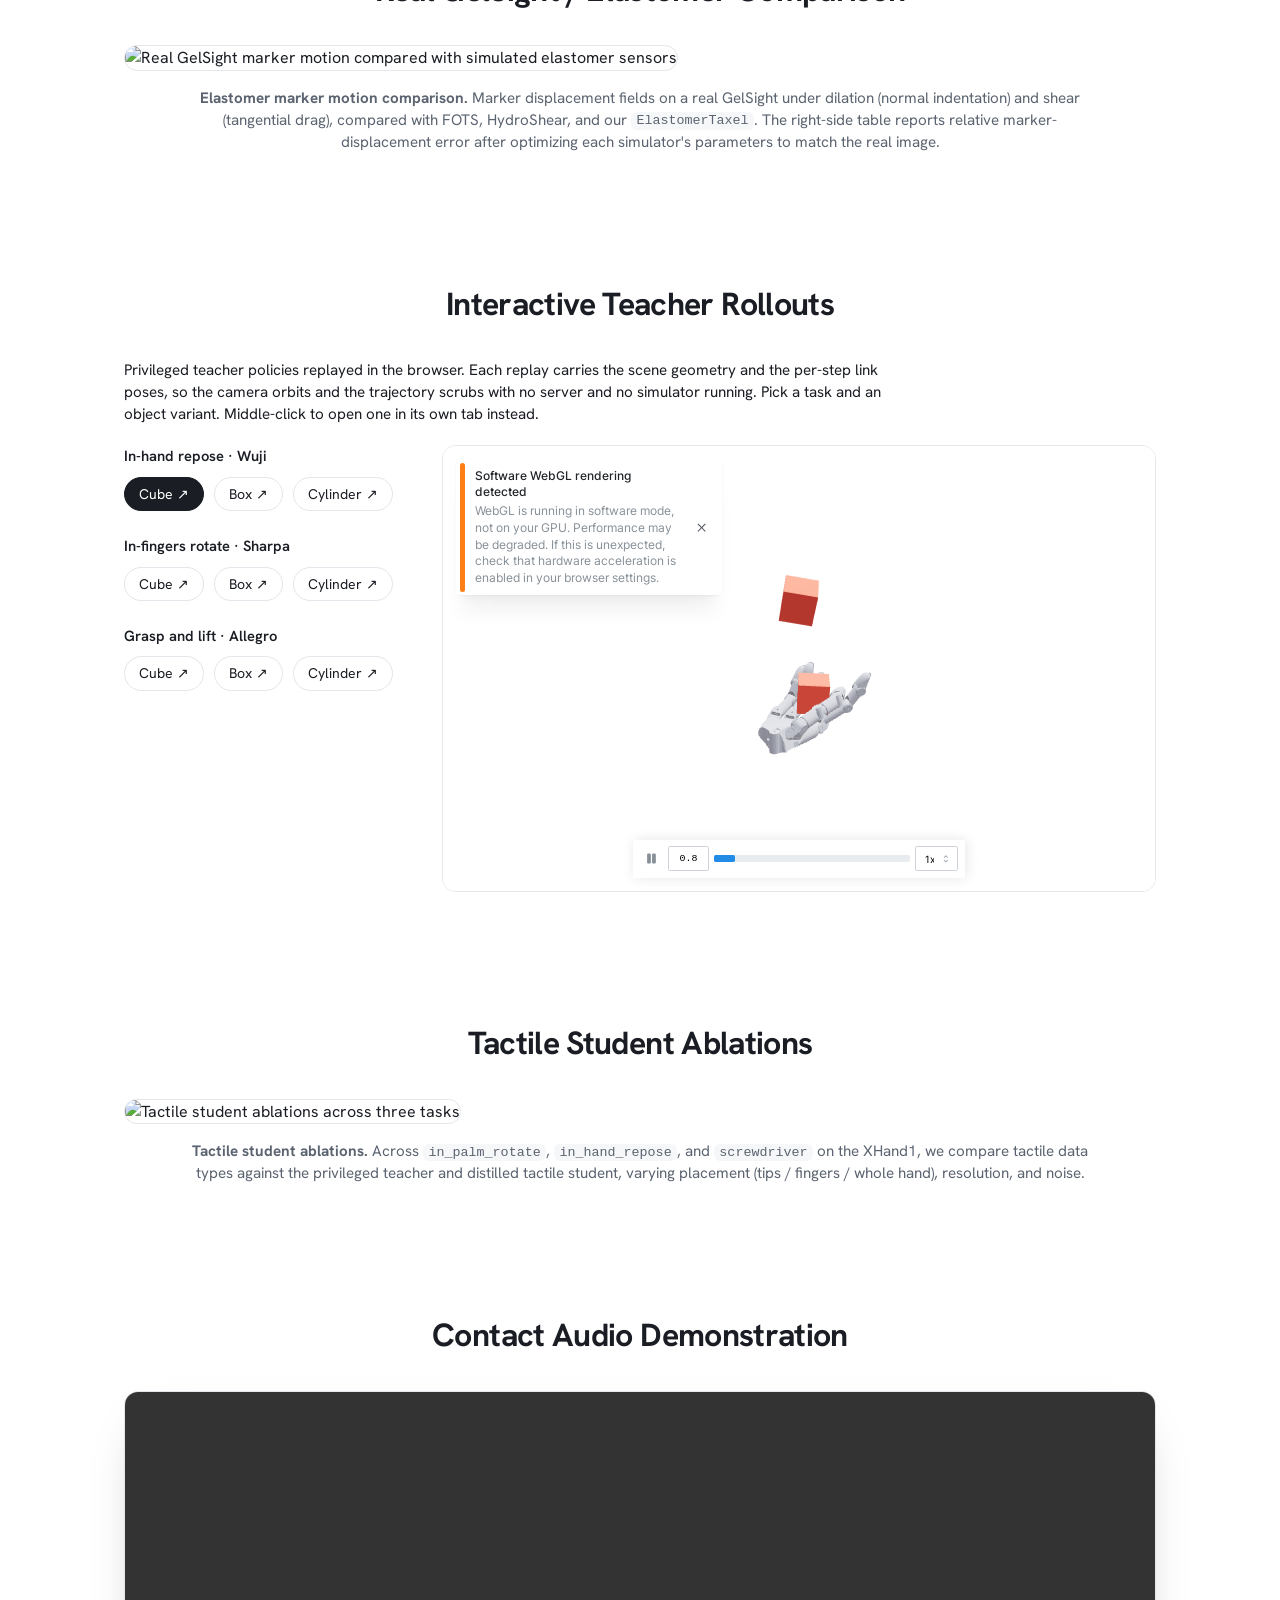
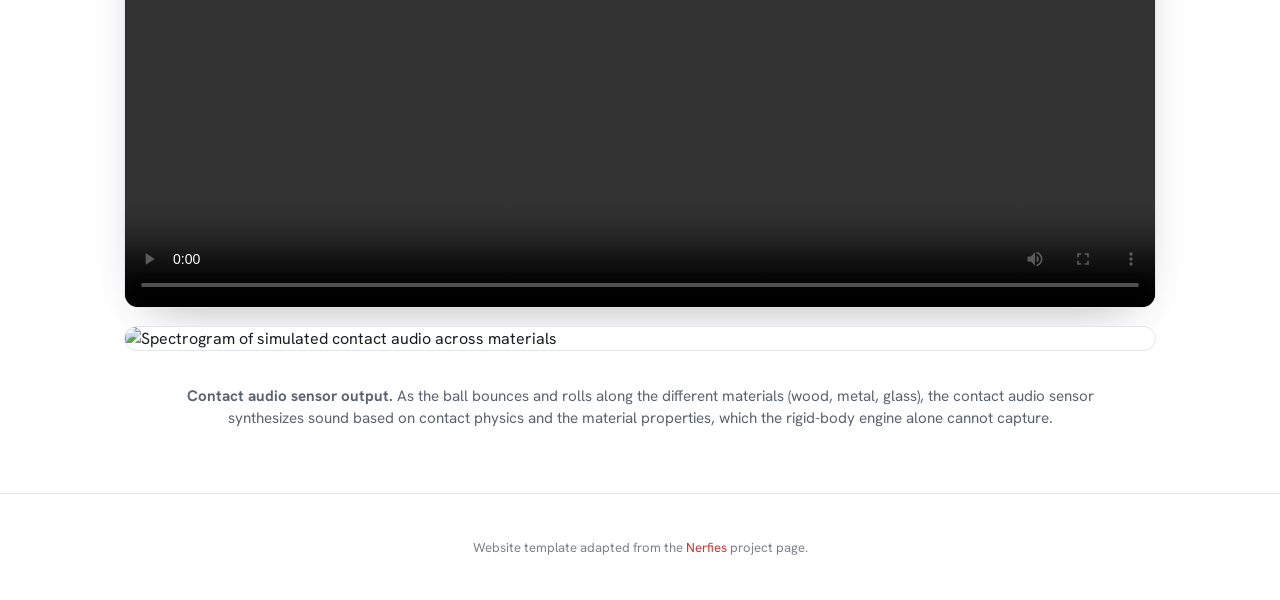
==== commit 4002fc28: "Serve the rollouts as links, embedding them where framing is allowed anonymous.4open.science sends e" ====
--- a/docs/index.html
+++ b/docs/index.html
@@ -24,12 +24,9 @@
   <header class="hero">
     <div class="container">
       <h2 class="title">Tactile&nbsp;Genesis</h2>
-      <p class="subtitle">Exploring Tactile Sensors at Scale for Learning Dexterous Tasks</p>
-
-      <p class="anon">Anonymous authors &middot; paper under double-blind review</p>
-
-      <!-- <p class="venue">CoRL 2026</p> -->
-
+      <p class="subtitle">Simulating Tactile Sensors at Scale for Exploring Dexterous Task Learning</p>
+
+      <p class="anon">Anonymous authors</p>
 
       <div class="links">
         <a class="btn" href="https://anonymous.4open.science/r/icra-tactile-genesis" target="_blank" rel="noopener">
@@ -93,20 +90,6 @@
     </div>
   </section>
 
-  <!-- ===================== RESULTS FIGURE ===================== -->
-  <section class="section">
-    <div class="container">
-      <h2>Tactile Student Ablations</h2>
-      <figure>
-        <img src="static/images/figure5.png" alt="Tactile student ablations across three tasks" loading="lazy">
-        <figcaption>
-          <strong>Tactile student ablations.</strong> Across <code>in_palm_rotate</code>, <code>in_hand_repose</code>,
-          and <code>screwdriver</code> on the XHand1, we compare tactile data types against the privileged teacher and
-          distilled tactile student, varying placement (tips / fingers / whole hand), resolution, and noise.
-        </figcaption>
-      </figure>
-    </div>
-  </section>
 
   <!-- ===================== INTERACTIVE ROLLOUTS ===================== -->
   <section class="section">
@@ -115,86 +98,42 @@
       <p class="rollout__intro">
         Privileged teacher policies replayed in the browser. Each replay carries the scene geometry and the per-step
         link poses, so the camera orbits and the trajectory scrubs with no server and no simulator running. Pick a
-        task and an object variant to load it.
+        task and an object variant. <span class="rollout__hint">They open in a new tab.</span>
       </p>
       <div class="rollout">
-        <div class="rollout__picker">
-          <div class="rollout__row">
-            <span class="rollout__label">In-hand repose &middot; Wuji</span>
-            <button class="rollout__pick" type="button" aria-pressed="true"
-                    data-src="static/rollouts/in_hand_repose-wuji-cube.html">Cube</button>
-            <button class="rollout__pick" type="button" aria-pressed="false"
-                    data-src="static/rollouts/in_hand_repose-wuji-tall-box.html">Tall box</button>
-            <button class="rollout__pick" type="button" aria-pressed="false"
-                    data-src="static/rollouts/in_hand_repose-wuji-cylinder.html">Cylinder</button>
-          </div>
-          <div class="rollout__row">
-            <span class="rollout__label">In-fingers rotate &middot; Sharpa</span>
-            <button class="rollout__pick" type="button" aria-pressed="false"
-                    data-src="static/rollouts/in_fingers_rotate-sharpa-cube.html">Cube</button>
-            <button class="rollout__pick" type="button" aria-pressed="false"
-                    data-src="static/rollouts/in_fingers_rotate-sharpa-tall-box.html">Tall box</button>
-            <button class="rollout__pick" type="button" aria-pressed="false"
-                    data-src="static/rollouts/in_fingers_rotate-sharpa-cylinder.html">Cylinder</button>
-          </div>
-          <div class="rollout__row">
-            <span class="rollout__label">Grasp and lift &middot; Allegro</span>
-            <button class="rollout__pick" type="button" aria-pressed="false"
-                    data-src="static/rollouts/grasp_lift-allegro-cube.html">Cube</button>
-            <button class="rollout__pick" type="button" aria-pressed="false"
-                    data-src="static/rollouts/grasp_lift-allegro-tall-box.html">Tall box</button>
-            <button class="rollout__pick" type="button" aria-pressed="false"
-                    data-src="static/rollouts/grasp_lift-allegro-cylinder.html">Cylinder</button>
-          </div>
+        <div class="rollout__row">
+          <span class="rollout__label">In-hand repose &middot; Wuji</span>
+          <a class="rollout__pick" href="static/rollouts/in_hand_repose-wuji-cube.html" target="_blank" rel="noopener">Cube <span aria-hidden="true">&#8599;</span></a>
+          <a class="rollout__pick" href="static/rollouts/in_hand_repose-wuji-tall-box.html" target="_blank" rel="noopener">Box <span aria-hidden="true">&#8599;</span></a>
+          <a class="rollout__pick" href="static/rollouts/in_hand_repose-wuji-cylinder.html" target="_blank" rel="noopener">Cylinder <span aria-hidden="true">&#8599;</span></a>
         </div>
-        <div class="rollout__stage">
-          <iframe class="rollout__frame" title="Interactive policy rollout" loading="lazy"
-                  src="static/rollouts/in_hand_repose-wuji-cube.html"></iframe>
-          <div class="rollout__loading" role="status" aria-live="polite">
-            <div class="rollout__spinner"></div>
-            <span>Loading replay&hellip;</span>
-          </div>
+        <div class="rollout__row">
+          <span class="rollout__label">In-fingers rotate &middot; Sharpa</span>
+          <a class="rollout__pick" href="static/rollouts/in_fingers_rotate-sharpa-cube.html" target="_blank" rel="noopener">Cube <span aria-hidden="true">&#8599;</span></a>
+          <a class="rollout__pick" href="static/rollouts/in_fingers_rotate-sharpa-tall-box.html" target="_blank" rel="noopener">Box <span aria-hidden="true">&#8599;</span></a>
+          <a class="rollout__pick" href="static/rollouts/in_fingers_rotate-sharpa-cylinder.html" target="_blank" rel="noopener">Cylinder <span aria-hidden="true">&#8599;</span></a>
+        </div>
+        <div class="rollout__row">
+          <span class="rollout__label">Grasp and lift &middot; Allegro</span>
+          <a class="rollout__pick" href="static/rollouts/grasp_lift-allegro-cube.html" target="_blank" rel="noopener">Cube <span aria-hidden="true">&#8599;</span></a>
+          <a class="rollout__pick" href="static/rollouts/grasp_lift-allegro-tall-box.html" target="_blank" rel="noopener">Box <span aria-hidden="true">&#8599;</span></a>
+          <a class="rollout__pick" href="static/rollouts/grasp_lift-allegro-cylinder.html" target="_blank" rel="noopener">Cylinder <span aria-hidden="true">&#8599;</span></a>
         </div>
       </div>
-      <p class="caption">
-        One episode per replay, recorded every second control step. The same three object variants &mdash; a cube, an
-        elongated box, and a cylinder &mdash; are shown for each hand and task, drawn from the seventeen-variant
-        randomized set the policies were trained against.
-      </p>
-    </div>
-  </section>
-
-  <!-- ===================== KEY FINDINGS ===================== -->
-  <section class="section section--alt">
-    <div class="container">
-      <h2>Key Findings</h2>
-      <div class="cards">
-        <div class="card">
-          <div class="card__num">01</div>
-          <h3>Proprioception is not enough</h3>
-          <p>The proprioception-only baseline trails every tactile student on all three tasks.
-          Touch is required to recover task-relevant object state.</p>
-        </div>
-        <div class="card">
-          <div class="card__num">02</div>
-          <h3>Placement &gt; sensor type</h3>
-          <p>Fingertip-only sensing (what most commercial hardware supports) trails whole-hand coverage by a wide
-          margin. Sensorizing palm and proximal phalanges matters more than upgrading the fingertip sensor.</p>
-        </div>
-        <div class="card">
-          <div class="card__num">03</div>
-          <h3>Force/torque is a robust default</h3>
-          <p>Aggregated across tasks, per-taxel force/torque matches or outperforms every other tactile representation.</p>
-        </div>
-        <div class="card">
-          <div class="card__num">04</div>
-          <h3>Coverage &gt; resolution</h3>
-          <p>Resolution matters far less than coverage. Roughly 200 taxels spread across the whole hand suffice across
-          all tasks studied.</p>
-        </div>
-      </div>
-      <figure class="key-findings-figure">
-        <img src="static/images/comparison.png" alt="Comparison figure for tactile sensing results" loading="lazy">
+    </div>
+  </section>
+
+  <!-- ===================== RESULTS FIGURE ===================== -->
+  <section class="section">
+    <div class="container">
+      <h2>Tactile Student Ablations</h2>
+      <figure>
+        <img src="static/images/figure5.png" alt="Tactile student ablations across three tasks" loading="lazy">
+        <figcaption>
+          <strong>Tactile student ablations.</strong> Across <code>in_palm_rotate</code>, <code>in_hand_repose</code>,
+          and <code>screwdriver</code> on the XHand1, we compare tactile data types against the privileged teacher and
+          distilled tactile student, varying placement (tips / fingers / whole hand), resolution, and noise.
+        </figcaption>
       </figure>
     </div>
   </section>
@@ -216,7 +155,7 @@
     </div>
   </section>
 
-  <!-- ===================== BIBTEX ===================== -->
+  <!-- ===================== BIBTEX =====================
   <section class="section section--alt">
     <div class="container container--narrow">
       <h2>BibTeX</h2>
@@ -228,7 +167,7 @@
   year      = {2026}
 }</code></pre>
     </div>
-  </section>
+  </section> -->
 
   <!-- ===================== FOOTER ===================== -->
   <footer class="footer">
@@ -243,16 +182,35 @@
   <script>
     (function () {
       const rollout = document.querySelector('.rollout');
-      if (!rollout) return;
-      const frame = rollout.querySelector('.rollout__frame');
-      const loading = rollout.querySelector('.rollout__loading');
-      // The replay carries its scene geometry inline, so the load event only means the
-      // markup arrived -- Viser still has to decode it and start drawing. Wait for the
-      // canvas it mounts, and give up after a while so a failure cannot spin forever.
-      // Same-origin, so reaching into the document is allowed; guarded regardless.
+      // A page forced into an opaque origin cannot frame same-site documents: the host sends
+      // X-Frame-Options SAMEORIGIN, which a null origin can never satisfy. anonymous.4open.science
+      // sandboxes every file that way, so there the links below are the whole feature.
+      if (!rollout || window.origin === 'null') return;
+      const links = Array.from(rollout.querySelectorAll('.rollout__pick'));
+      if (!links.length) return;
+
+      const picker = document.createElement('div');
+      picker.className = 'rollout__picker';
+      while (rollout.firstElementChild) picker.appendChild(rollout.firstElementChild);
+      const stage = document.createElement('div');
+      stage.className = 'rollout__stage';
+      stage.innerHTML =
+        '<iframe class="rollout__frame" title="Interactive policy rollout" loading="lazy"></iframe>' +
+        '<div class="rollout__loading" role="status" aria-live="polite">' +
+        '<div class="rollout__spinner"></div><span>Loading replay\u2026</span></div>';
+      rollout.append(picker, stage);
+      rollout.classList.add('rollout--embedded');
+
+      const hint = document.querySelector('.rollout__hint');
+      if (hint) hint.textContent = 'Middle-click to open one in its own tab instead.';
+
+      const frame = stage.querySelector('.rollout__frame');
+      const loading = stage.querySelector('.rollout__loading');
+      // The replay carries its geometry inline, so load only means the markup arrived --
+      // Viser still has to decode it. Wait for the canvas, then let the first frames land.
       frame.addEventListener('load', function () {
         const deadline = Date.now() + 30000;
-        (function waitForCanvas() {
+        (function wait() {
           let ready = false;
           try {
             const canvas = frame.contentDocument.querySelector('canvas');
@@ -261,23 +219,27 @@
             ready = true;
           }
           if (ready || Date.now() > deadline) {
-            // The canvas mounts before the geometry finishes decoding, so let the first
-            // frames land rather than handing over a viewport that is still empty.
             setTimeout(function () { loading.hidden = true; }, 600);
           } else {
-            setTimeout(waitForCanvas, 150);
+            setTimeout(wait, 150);
           }
         })();
       });
-      rollout.addEventListener('click', function (event) {
-        const pick = event.target.closest('.rollout__pick');
-        if (!pick || pick.getAttribute('aria-pressed') === 'true') return;
-        rollout.querySelectorAll('.rollout__pick').forEach(function (other) {
-          other.setAttribute('aria-pressed', String(other === pick));
+
+      function select(link) {
+        links.forEach(function (other) {
+          other.setAttribute('aria-current', other === link ? 'true' : 'false');
         });
         loading.hidden = false;
-        frame.src = pick.dataset.src;
+        frame.src = link.getAttribute('href');
+      }
+      rollout.addEventListener('click', function (event) {
+        const link = event.target.closest('.rollout__pick');
+        if (!link || event.metaKey || event.ctrlKey || event.shiftKey) return;
+        event.preventDefault();
+        if (link.getAttribute('aria-current') !== 'true') select(link);
       });
+      select(links[0]);
     })();
   </script>
 
--- a/docs/static/css/style.css
+++ b/docs/static/css/style.css
@@ -276,13 +276,18 @@
 .rollout__label { flex: 0 0 210px; font-weight: 600; font-size: 0.92rem; }
 /* Side by side once there is room for the viewer to stay usefully wide. */
 @media (min-width: 900px) {
-  .rollout { grid-template-columns: minmax(250px, 290px) 1fr; align-items: start; }
-  .rollout__row { display: block; margin-bottom: 18px; }
-  .rollout__label { display: block; margin-bottom: 8px; }
+  .rollout { grid-template-columns: repeat(3, minmax(0, 1fr)); gap: 28px; align-items: start; }
+  .rollout__row { display: block; margin-bottom: 0; }
+  .rollout__label { display: block; margin-bottom: 10px; }
   .rollout__pick { margin: 0 6px 6px 0; }
-  .rollout__stage { margin-top: 0; }
+  /* Upgraded in place where the viewer can actually be framed. */
+  .rollout--embedded { grid-template-columns: minmax(250px, 290px) 1fr; }
+  .rollout--embedded .rollout__row { margin-bottom: 18px; }
+  .rollout--embedded .rollout__stage { margin-top: 0; }
 }
 .rollout__pick {
+  display: inline-block;
+  text-decoration: none;
   border: 1px solid var(--border);
   background: #fff;
   color: var(--fg);
@@ -293,7 +298,7 @@
   cursor: pointer;
 }
 .rollout__pick:hover { border-color: var(--accent); color: var(--accent); }
-.rollout__pick[aria-pressed="true"] { background: var(--fg); border-color: var(--fg); color: #fff; }
+.rollout__pick[aria-current="true"] { background: var(--fg); border-color: var(--fg); color: #fff; }
 .rollout__stage {
   position: relative;
   margin-top: 18px;
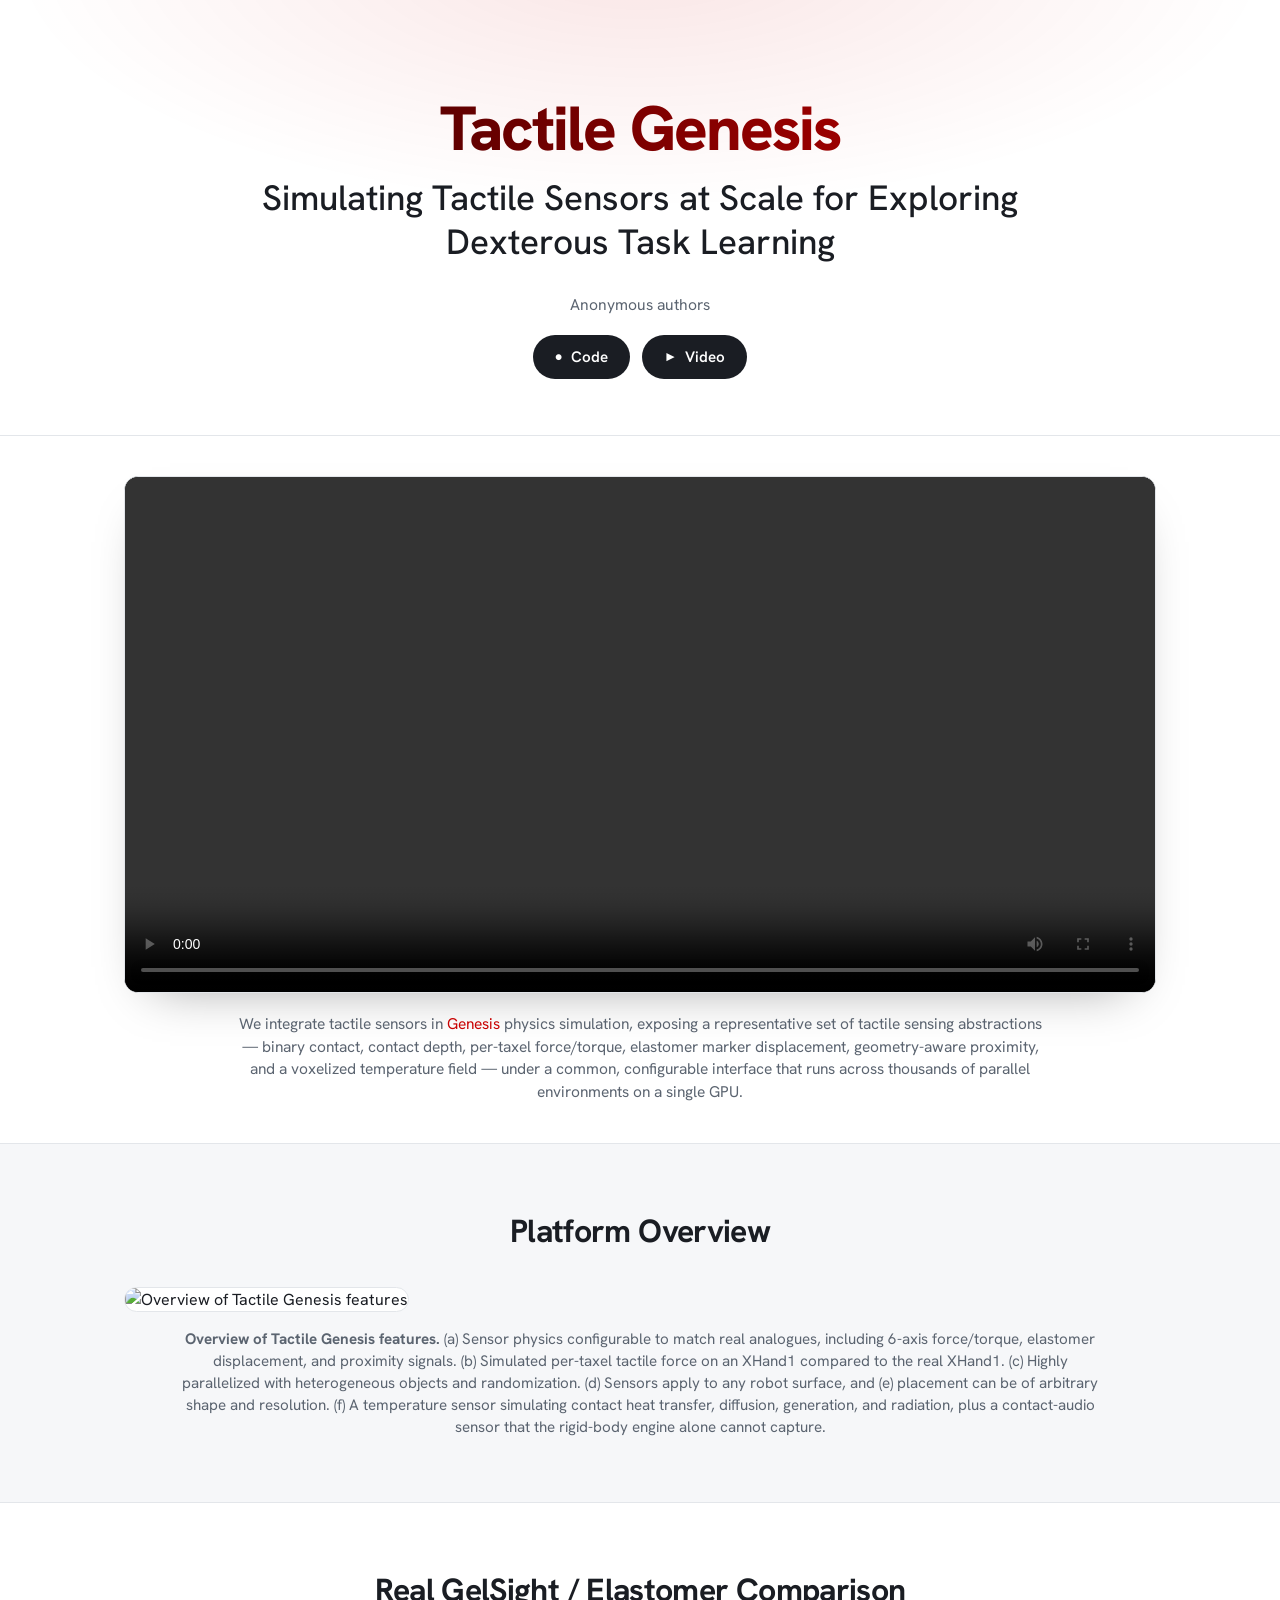
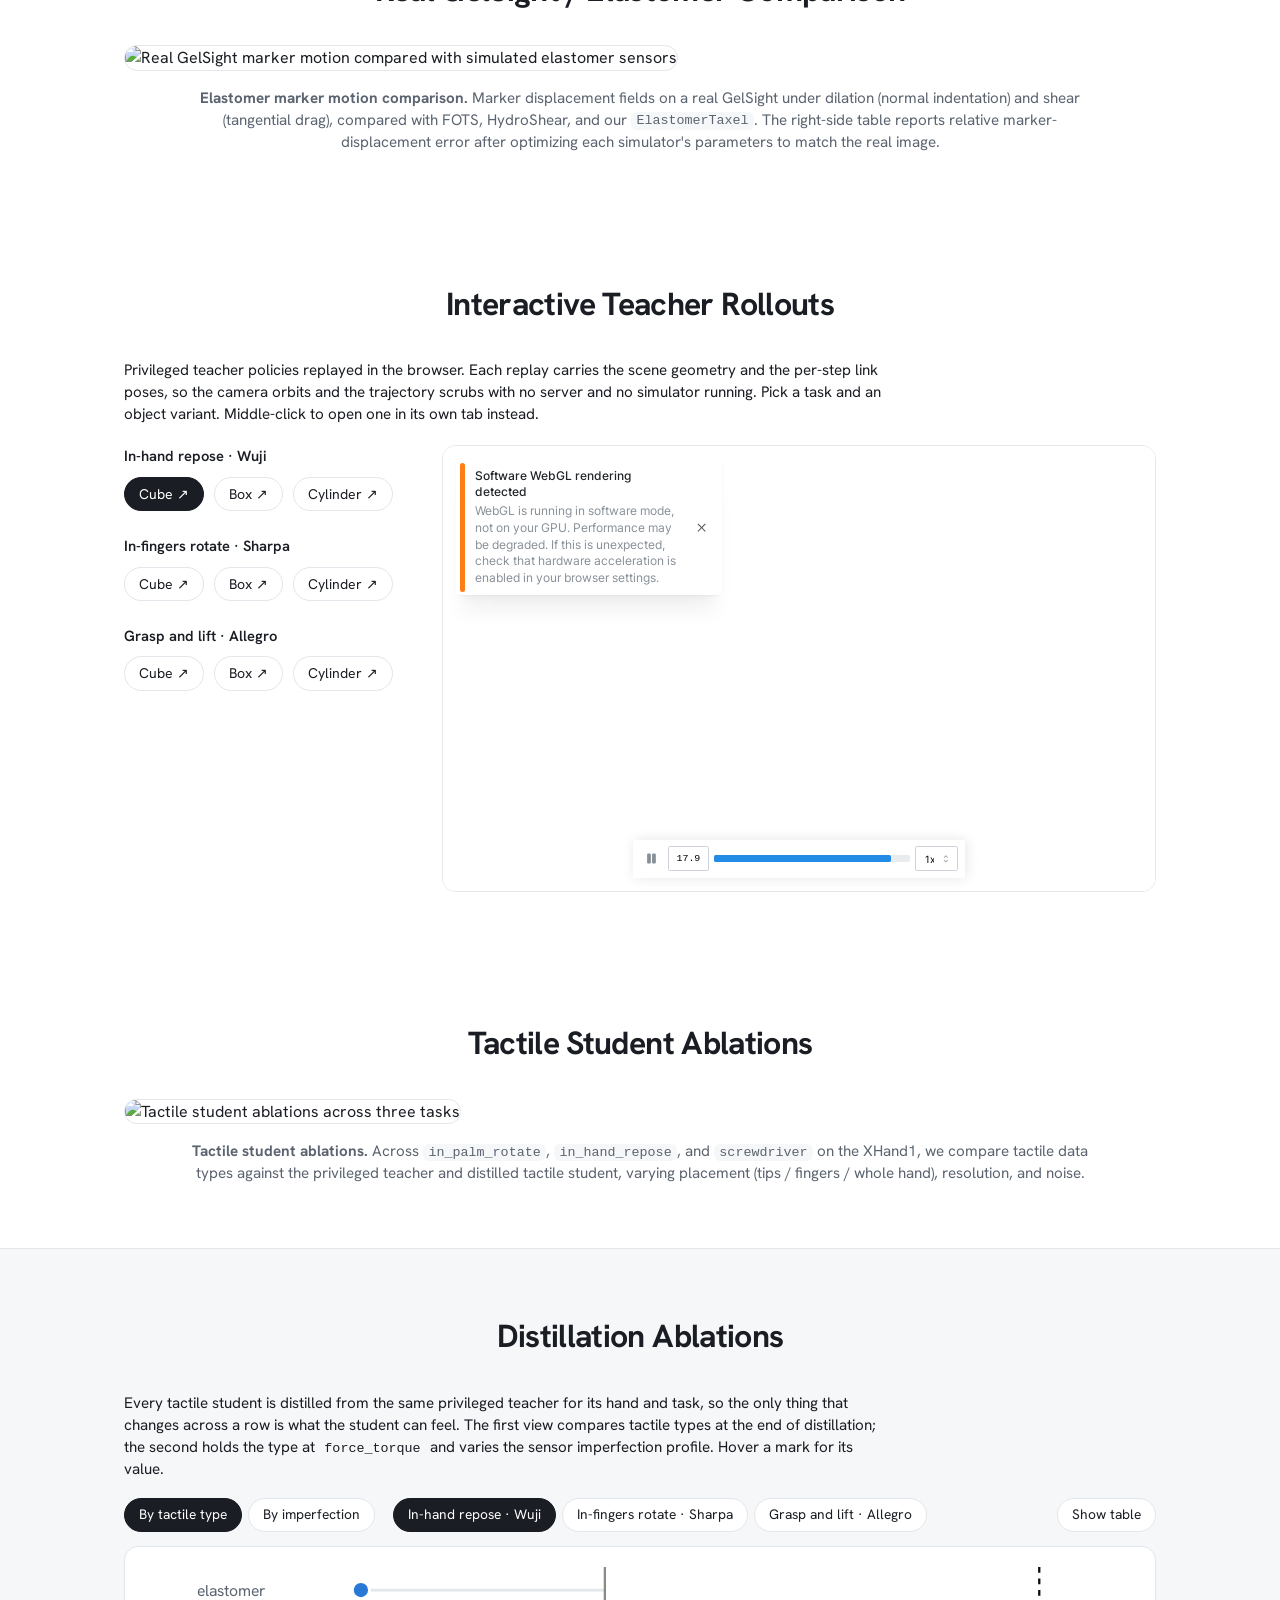
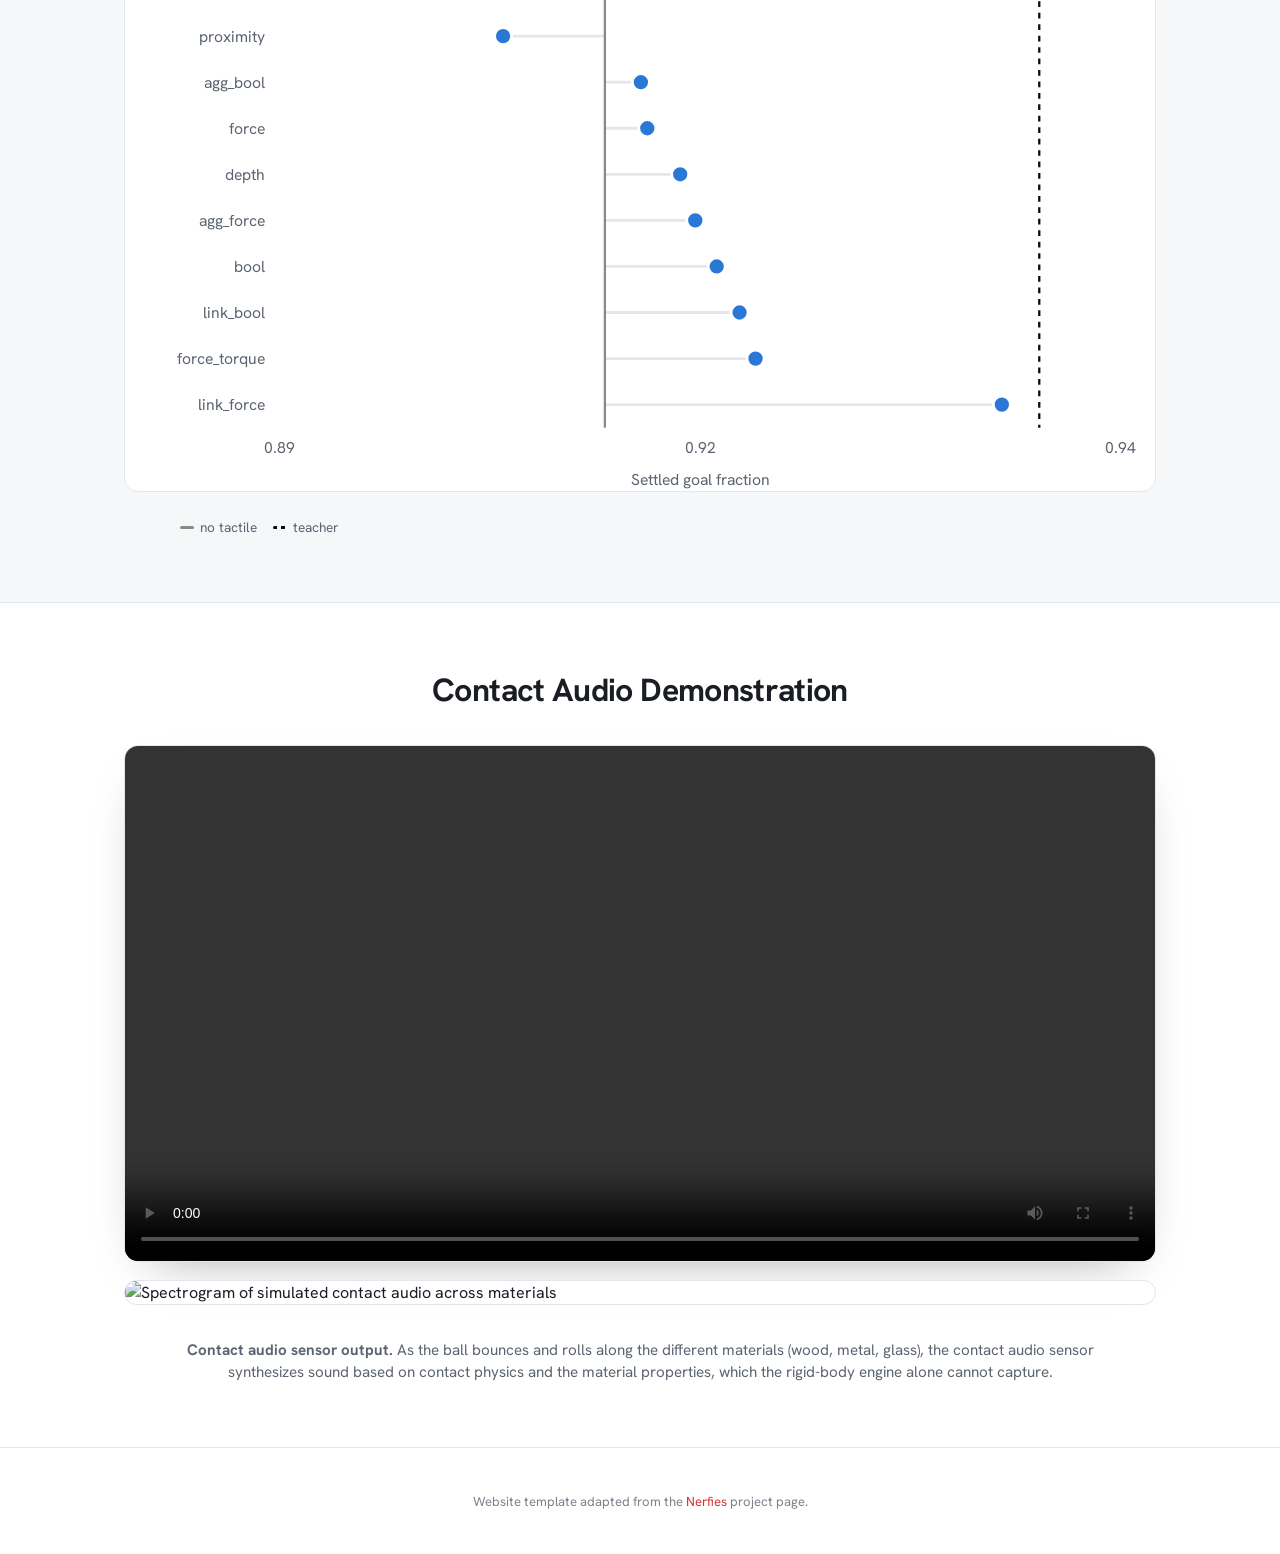
==== commit b0c17f73: "Add the interactive distillation ablation charts Two views per hand and task: tactile type at the en" ====
--- a/docs/index.html
+++ b/docs/index.html
@@ -138,6 +138,196 @@
     </div>
   </section>
 
+  <!-- BEGIN ablation-widget (generated by scripts/build_ablation_widget.py) -->
+  <section class="section section--alt">
+    <div class="container">
+      <h2>Distillation Ablations</h2>
+      <p class="abl__intro">
+        Every tactile student is distilled from the same privileged teacher for its hand and task, so the only thing
+        that changes across a row is what the student can feel. The first view compares tactile types at the end of
+        distillation; the second holds the type at <code>force_torque</code> and varies the sensor imperfection
+        profile. Hover a mark for its value.
+      </p>
+      <div class="abl" data-ablations='{"pairs":[{"id":"in_hand_repose-wuji","title":"In-hand repose \u00b7 Wuji","axis":"Settled goal fraction","teacher":0.9378,"baseline":0.9116775393486023,"baselineSeries":[[500,0.8682774901390076],[1000,0.8943254947662354],[1500,0.9080036878585815],[2000,0.9073110818862915],[2500,0.9056488275527954],[2999,0.9116775393486023]],"types":[{"name":"link_bool","final":0.9197787046432495,"series":[[500,0.881583571434021],[1000,0.9084181189537048],[1500,0.9135910868644714],[2000,0.9186968803405762],[2500,0.9211322069168091],[2999,0.9197787046432495]]},{"name":"agg_bool","final":0.9138426184654236,"series":[[500,0.8658257126808167],[1000,0.9007682204246521],[1500,0.9052338004112244],[2000,0.9068567752838135],[2500,0.9089296460151672],[2999,0.9138426184654236]]},{"name":"bool","final":0.9184017777442932,"series":[[500,0.8794117569923401],[1000,0.9112805128097534],[1500,0.908001184463501],[2000,0.9132712483406067],[2500,0.914021909236908],[2999,0.9184017777442932]]},{"name":"link_force","final":0.9355509281158447,"series":[[500,0.9204606413841248],[1000,0.9311531782150269],[1500,0.9317747950553894],[2000,0.932981014251709],[2500,0.9320763945579529],[2999,0.9355509281158447]]},{"name":"agg_force","final":0.9171130657196045,"series":[[500,0.8825419545173645],[1000,0.9046144485473633],[1500,0.9062215685844421],[2000,0.9138769507408142],[2500,0.917104184627533],[2999,0.9171130657196045]]},{"name":"force","final":0.9142277836799622,"series":[[500,0.8849714994430542],[1000,0.9058154225349426],[1500,0.9105691313743591],[2000,0.9141104221343994],[2500,0.918724000453949],[2999,0.9142277836799622]]},{"name":"force_torque","final":0.9207367897033691,"series":[[500,0.8928329944610596],[1000,0.9047769904136658],[1500,0.9132501482963562],[2000,0.9143426418304443],[2500,0.919617772102356],[2999,0.9207367897033691]]},{"name":"depth","final":0.9162060022354126,"series":[[500,0.881875216960907],[1000,0.8990795612335205],[1500,0.9079548716545105],[2000,0.910429835319519],[2500,0.9140693545341492],[2999,0.9162060022354126]]},{"name":"proximity","final":0.9055572152137756,"series":[[500,0.8880752921104431],[1000,0.9019730687141418],[1500,0.9055572152137756]]},{"name":"elastomer","final":0.8970056176185608,"series":[[500,0.8698999285697937],[1000,0.8970056176185608]]}],"levels":[{"name":"clean","final":0.9207367897033691,"series":[[500,0.8928329944610596],[1000,0.9047769904136658],[1500,0.9132501482963562],[2000,0.9143426418304443],[2500,0.919617772102356],[2999,0.9207367897033691]]},{"name":"mild","final":0.9174082279205322,"series":[[500,0.8887751698493958],[1000,0.907166600227356],[1500,0.9108823537826538],[2000,0.913464367389679],[2500,0.9176072478294373],[2999,0.9174082279205322]]},{"name":"strong","final":0.9185022115707397,"series":[[500,0.891595184803009],[1000,0.9020891785621643],[1500,0.9149122834205627],[2000,0.9147825837135315],[2500,0.9139474630355835],[2999,0.9185022115707397]]}]},{"id":"in_fingers_rotate-sharpa","title":"In-fingers rotate \u00b7 Sharpa","axis":"Retained axial speed (rad/s)","teacher":2.7069,"baseline":1.9503682851791382,"baselineSeries":[[500,2.6318581104278564],[1000,2.1812777519226074],[1500,2.011134624481201],[2000,1.5084137916564941],[2500,2.0607943534851074],[2999,1.9503682851791382]],"types":[{"name":"link_bool","final":2.306384801864624,"series":[[500,2.3385965824127197],[1000,2.258110523223877],[1500,2.273202419281006],[2000,2.3230977058410645],[2500,2.4510726928710938],[2999,2.306384801864624]]},{"name":"agg_bool","final":2.3507354259490967,"series":[[500,3.070544719696045],[1000,2.3314478397369385],[1500,2.2986092567443848],[2000,2.2409634590148926],[2500,2.1447908878326416],[2999,2.3507354259490967]]},{"name":"bool","final":2.455048084259033,"series":[[500,2.397864580154419],[1000,2.345625162124634],[1500,2.3439083099365234],[2000,2.351444721221924],[2500,2.067532539367676],[2999,2.455048084259033]]},{"name":"link_force","final":2.60149884223938,"series":[[500,2.387474536895752],[1000,2.5248475074768066],[1500,2.559180974960327],[2000,2.601248264312744],[2500,2.6263623237609863],[2999,2.60149884223938]]},{"name":"agg_force","final":2.2911436557769775,"series":[[500,2.4941117763519287],[1000,2.1885933876037598],[1500,2.3655846118927],[2000,2.424269199371338],[2500,2.4690170288085938],[2999,2.2911436557769775]]},{"name":"force","final":2.6162750720977783,"series":[[500,2.2506866455078125],[1000,2.3277671337127686],[1500,2.4047915935516357],[2000,2.5413599014282227],[2500,2.5536892414093018],[2999,2.6162750720977783]]},{"name":"force_torque","final":1.8442054986953735,"series":[[500,2.1264355182647705],[1000,2.38639497756958],[1500,2.4198286533355713],[2000,2.4444286823272705],[2500,2.540870428085327],[2999,1.8442054986953735]]},{"name":"depth","final":2.518216133117676,"series":[[500,2.275631904602051],[1000,2.2390646934509277],[1500,1.6026538610458374],[2000,2.1158528327941895],[2500,2.230076313018799],[2999,2.518216133117676]]},{"name":"proximity","final":2.3659186363220215,"series":[[500,1.6761423349380493],[1000,2.2317795753479004],[1500,1.6595814228057861],[2000,2.3969128131866455],[2500,2.3659186363220215]]},{"name":"elastomer","final":2.296199321746826,"series":[[500,2.358212947845459],[1000,2.108732223510742],[1500,2.296199321746826]]}],"levels":[{"name":"clean","final":1.8442054986953735,"series":[[500,2.1264355182647705],[1000,2.38639497756958],[1500,2.4198286533355713],[2000,2.4444286823272705],[2500,2.540870428085327],[2999,1.8442054986953735]]},{"name":"mild","final":2.28898024559021,"series":[[500,2.2692553997039795],[1000,2.4289298057556152],[1500,2.305469036102295],[2000,1.5840641260147095],[2500,2.28898024559021]]},{"name":"strong","final":2.487053632736206,"series":[[500,2.1052193641662598],[1000,2.2903878688812256],[1500,2.4216811656951904],[2000,2.293708562850952],[2500,2.487053632736206]]}]},{"id":"grasp_lift-allegro","title":"Grasp and lift \u00b7 Allegro","axis":"Settled goal fraction","teacher":0.6029,"baseline":0.1875,"baselineSeries":[[500,0.1985294073820114],[1000,0.22794117033481598],[1500,0.15441176295280457],[2000,0.06985294073820114],[2500,0.11764705926179886],[2999,0.1875]],"types":[{"name":"link_bool","final":0.22794117033481598,"series":[[500,0.0036764706019312143],[1000,0.11764705926179886],[1500,0.0036764706019312143],[2000,0.10661764442920685],[2500,0.3272058963775635],[2999,0.22794117033481598]]},{"name":"agg_bool","final":0.125,"series":[[500,0.0],[1000,0.12867647409439087],[1500,0.20220588147640228],[2000,0.06617647409439087],[2500,0.014705882407724857],[2999,0.125]]},{"name":"bool","final":0.19117647409439087,"series":[[500,0.011029412038624287],[1000,0.0625],[1500,0.011029412038624287],[2000,0.036764707416296005],[2500,0.022058824077248573],[2999,0.19117647409439087]]},{"name":"link_force","final":0.16911764442920685,"series":[[500,0.09191176295280457],[1000,0.033088237047195435],[1500,0.029411764815449715],[2000,0.0036764706019312143],[2500,0.05514705926179886],[2999,0.16911764442920685]]},{"name":"agg_force","final":0.040441177785396576,"series":[[500,0.022058824077248573],[1000,0.036764707416296005],[1500,0.018382353708148003],[2000,0.08088235557079315],[2500,0.1617647111415863],[2999,0.040441177785396576]]},{"name":"force","final":0.16911764442920685,"series":[[500,0.007352941203862429],[1000,0.11029411852359772],[1500,0.06985294073820114],[2000,0.007352941203862429],[2500,0.033088237047195435],[2999,0.16911764442920685]]},{"name":"force_torque","final":0.04411764815449715,"series":[[500,0.09558823704719543],[1000,0.0036764706019312143],[1500,0.011029412038624287],[2000,0.025735294446349144],[2500,0.022058824077248573],[2999,0.04411764815449715]]},{"name":"depth","final":0.24632352590560913,"series":[[500,0.014705882407724857],[1000,0.033088237047195435],[1500,0.15441176295280457],[2000,0.0625],[2500,0.28308823704719543],[2999,0.24632352590560913]]},{"name":"proximity","final":0.04779411852359772,"series":[[500,0.011029412038624287],[1000,0.025735294446349144],[1500,0.018382353708148003],[2000,0.036764707416296005],[2500,0.11029411852359772],[2999,0.04779411852359772]]},{"name":"elastomer","final":0.11029411852359772,"series":[[500,0.08455882221460342],[1000,0.11029411852359772]]}],"levels":[{"name":"clean","final":0.04411764815449715,"series":[[500,0.09558823704719543],[1000,0.0036764706019312143],[1500,0.011029412038624287],[2000,0.025735294446349144],[2500,0.022058824077248573],[2999,0.04411764815449715]]},{"name":"mild","final":0.17279411852359772,"series":[[500,0.036764707416296005],[1000,0.014705882407724857],[1500,0.011029412038624287],[2000,0.0036764706019312143],[2500,0.007352941203862429],[2999,0.17279411852359772]]},{"name":"strong","final":0.0625,"series":[[500,0.0],[1000,0.022058824077248573],[1500,0.05882352963089943],[2000,0.018382353708148003],[2500,0.011029412038624287],[2999,0.0625]]}]}]}'>
+        <div class="abl__controls">
+          <div class="abl__group" role="tablist" aria-label="Ablation">
+            <button class="abl__tab" type="button" role="tab" aria-selected="true" data-view="types">By tactile type</button>
+            <button class="abl__tab" type="button" role="tab" aria-selected="false" data-view="levels">By imperfection</button>
+          </div>
+          <div class="abl__group abl__group--pairs" role="tablist" aria-label="Task"></div>
+          <button class="abl__toggle" type="button" aria-pressed="false">Show table</button>
+        </div>
+        <figure class="abl__figure">
+          <div class="abl__plot"></div>
+          <figcaption class="abl__caption"></figcaption>
+        </figure>
+        <div class="abl__table" hidden></div>
+      </div>
+    </div>
+  </section>
+
+  <script>
+    (function () {
+      const root = document.querySelector('.abl');
+      if (!root) return;
+      const data = JSON.parse(root.dataset.ablations);
+      if (!data.pairs.length) return;
+      const plot = root.querySelector('.abl__plot');
+      const caption = root.querySelector('.abl__caption');
+      const tableBox = root.querySelector('.abl__table');
+      const pairBar = root.querySelector('.abl__group--pairs');
+      const toggle = root.querySelector('.abl__toggle');
+      const NS = 'http://www.w3.org/2000/svg';
+      let view = 'types';
+      let pairId = data.pairs[0].id;
+
+      data.pairs.forEach(function (pair, i) {
+        const b = document.createElement('button');
+        b.className = 'abl__tab';
+        b.type = 'button';
+        b.setAttribute('role', 'tab');
+        b.setAttribute('aria-selected', String(i === 0));
+        b.dataset.pair = pair.id;
+        b.textContent = pair.title;
+        pairBar.appendChild(b);
+      });
+
+      const fmt = function (v) { return v === null || v === undefined ? '\u2014' : (+v).toFixed(3); };
+      const el = function (name, attrs) {
+        const node = document.createElementNS(NS, name);
+        for (const k in attrs) node.setAttribute(k, attrs[k]);
+        return node;
+      };
+
+      function current() { return data.pairs.find(function (p) { return p.id === pairId; }); }
+
+      function drawTypes(pair, svg, W, H, pad) {
+        const rows = pair.types.slice().sort(function (a, b) { return a.final - b.final; });
+        const refs = [pair.baseline, pair.teacher].filter(function (v) { return v !== null && v !== undefined; });
+        const vals = rows.map(function (r) { return r.final; }).concat(refs);
+        const lo = Math.min.apply(null, vals), hi = Math.max.apply(null, vals);
+        const span = (hi - lo) || 1;
+        const x0 = lo - span * 0.12, x1 = hi + span * 0.12;
+        const X = function (v) { return pad.l + (v - x0) / (x1 - x0) * (W - pad.l - pad.r); };
+        const step = (H - pad.t - pad.b) / Math.max(rows.length, 1);
+        rows.forEach(function (row, i) {
+          const y = pad.t + step * (i + 0.5);
+          const from = pair.baseline === null ? x0 : pair.baseline;
+          svg.appendChild(el('line', { x1: X(from), x2: X(row.final), y1: y, y2: y, class: 'abl-connector' }));
+          const dot = el('circle', { cx: X(row.final), cy: y, r: 6, class: 'abl-dot' });
+          dot.appendChild(el('title')).textContent = row.name + ': ' + fmt(row.final);
+          svg.appendChild(dot);
+          const label = el('text', { x: pad.l - 10, y: y + 4, class: 'abl-ylabel' });
+          label.textContent = row.name;
+          svg.appendChild(label);
+        });
+        if (pair.baseline !== null) svg.appendChild(el('line', { x1: X(pair.baseline), x2: X(pair.baseline), y1: pad.t, y2: H - pad.b, class: 'abl-ref abl-ref--base' }));
+        if (pair.teacher !== null && pair.teacher !== undefined) svg.appendChild(el('line', { x1: X(pair.teacher), x2: X(pair.teacher), y1: pad.t, y2: H - pad.b, class: 'abl-ref abl-ref--teacher' }));
+        [x0, (x0 + x1) / 2, x1].forEach(function (v) {
+          const t = el('text', { x: X(v), y: H - pad.b + 18, class: 'abl-xtick' });
+          t.textContent = (+v).toFixed(2);
+          svg.appendChild(t);
+        });
+        const at = el('text', { x: (pad.l + W - pad.r) / 2, y: H - 4, class: 'abl-axis' });
+        at.textContent = pair.axis;
+        svg.appendChild(at);
+      }
+
+      function drawLevels(pair, svg, W, H, pad) {
+        const series = pair.levels.map(function (s) { return { name: s.name, points: s.series, cls: 'abl-line--' + s.name }; });
+        if (pair.baselineSeries.length) series.push({ name: 'no tactile', points: pair.baselineSeries, cls: 'abl-line--base' });
+        if (!series.length) return;
+        let xs = [], ys = [];
+        series.forEach(function (s) { s.points.forEach(function (p) { xs.push(p[0]); ys.push(p[1]); }); });
+        if (pair.teacher !== null && pair.teacher !== undefined) ys.push(pair.teacher);
+        const x0 = Math.min.apply(null, xs), x1 = Math.max.apply(null, xs);
+        let lo = Math.min.apply(null, ys), hi = Math.max.apply(null, ys);
+        const span = (hi - lo) || 1;
+        lo -= span * 0.1; hi += span * 0.1;
+        const X = function (v) { return pad.l + (v - x0) / ((x1 - x0) || 1) * (W - pad.l - pad.r); };
+        const Y = function (v) { return H - pad.b - (v - lo) / (hi - lo) * (H - pad.t - pad.b); };
+        if (pair.teacher !== null && pair.teacher !== undefined) svg.appendChild(el('line', { x1: pad.l, x2: W - pad.r, y1: Y(pair.teacher), y2: Y(pair.teacher), class: 'abl-ref abl-ref--teacher' }));
+        series.forEach(function (s) {
+          const d = s.points.map(function (p, i) { return (i ? 'L' : 'M') + X(p[0]) + ' ' + Y(p[1]); }).join(' ');
+          svg.appendChild(el('path', { d: d, class: 'abl-line ' + s.cls }));
+          s.points.forEach(function (p) {
+            const dot = el('circle', { cx: X(p[0]), cy: Y(p[1]), r: 5, class: 'abl-point ' + s.cls });
+            dot.appendChild(el('title')).textContent = s.name + ' @ ' + p[0] + ': ' + fmt(p[1]);
+            svg.appendChild(dot);
+          });
+        });
+        [lo, (lo + hi) / 2, hi].forEach(function (v) {
+          const t = el('text', { x: pad.l - 10, y: Y(v) + 4, class: 'abl-ylabel' });
+          t.textContent = (+v).toFixed(2);
+          svg.appendChild(t);
+        });
+        [x0, x1].forEach(function (v) {
+          const t = el('text', { x: X(v), y: H - pad.b + 18, class: 'abl-xtick' });
+          t.textContent = v;
+          svg.appendChild(t);
+        });
+        const at = el('text', { x: (pad.l + W - pad.r) / 2, y: H - 4, class: 'abl-axis' });
+        at.textContent = 'Distillation iteration';
+        svg.appendChild(at);
+      }
+
+      function legend(pair) {
+        const items = view === 'types'
+          ? [['abl-key--base', 'no tactile'], ['abl-key--teacher', 'teacher']]
+          : pair.levels.map(function (s) { return ['abl-key--' + s.name, s.name]; })
+              .concat([['abl-key--base', 'no tactile'], ['abl-key--teacher', 'teacher']]);
+        return '<ul class="abl__legend">' + items.map(function (it) {
+          return '<li><span class="abl__key ' + it[0] + '"></span>' + it[1] + '</li>';
+        }).join('') + '</ul>';
+      }
+
+      function table(pair) {
+        const rows = view === 'types'
+          ? pair.types.slice().sort(function (a, b) { return b.final - a.final; })
+          : pair.levels;
+        const head = '<tr><th scope="col">' + (view === 'types' ? 'Tactile type' : 'Imperfection') + '</th><th scope="col">' + pair.axis + '</th></tr>';
+        const body = rows.map(function (r) { return '<tr><th scope="row">' + r.name + '</th><td>' + fmt(r.final) + '</td></tr>'; }).join('');
+        const extra = '<tr><th scope="row">no tactile</th><td>' + fmt(pair.baseline) + '</td></tr>'
+                    + '<tr><th scope="row">teacher</th><td>' + fmt(pair.teacher) + '</td></tr>';
+        return '<table><caption>' + pair.title + '</caption><thead>' + head + '</thead><tbody>' + body + extra + '</tbody></table>';
+      }
+
+      function render() {
+        const pair = current();
+        const W = 720, H = view === 'types' ? 380 : 340;
+        const pad = view === 'types' ? { l: 108, r: 24, t: 14, b: 44 } : { l: 56, r: 24, t: 14, b: 44 };
+        plot.innerHTML = '';
+        const svg = el('svg', { viewBox: '0 0 ' + W + ' ' + H, class: 'abl__svg', role: 'img' });
+        svg.appendChild(el('title')).textContent = pair.title + ' \u2014 ' + (view === 'types' ? 'by tactile type' : 'by imperfection');
+        (view === 'types' ? drawTypes : drawLevels)(pair, svg, W, H, pad);
+        plot.appendChild(svg);
+        caption.innerHTML = legend(pair);
+        tableBox.innerHTML = table(pair);
+      }
+
+      root.addEventListener('click', function (event) {
+        const tab = event.target.closest('.abl__tab');
+        if (tab) {
+          const group = tab.parentElement;
+          group.querySelectorAll('.abl__tab').forEach(function (b) { b.setAttribute('aria-selected', String(b === tab)); });
+          if (tab.dataset.view) view = tab.dataset.view;
+          if (tab.dataset.pair) pairId = tab.dataset.pair;
+          render();
+          return;
+        }
+        if (event.target.closest('.abl__toggle')) {
+          const shown = toggle.getAttribute('aria-pressed') === 'true';
+          toggle.setAttribute('aria-pressed', String(!shown));
+          toggle.textContent = shown ? 'Show table' : 'Hide table';
+          tableBox.hidden = shown;
+        }
+      });
+
+      render();
+    })();
+  </script>
+  <!-- END ablation-widget -->
+
   <!-- ===================== CONTACT AUDIO DEMO ===================== -->
   <section class="section">
     <div class="container">
--- a/docs/static/css/style.css
+++ b/docs/static/css/style.css
@@ -342,3 +342,64 @@
   .rollout__label { flex-basis: 100%; }
   .rollout__frame { aspect-ratio: 4 / 3; }
 }
+
+/* ---- distillation ablation charts ---- */
+.abl {
+  --abl-clean: #86b6ef;
+  --abl-mild: #2a78d6;
+  --abl-strong: #104281;
+  --abl-base: #8a8a85;
+  --abl-teacher: #0b0b0b;
+  --abl-grid: var(--border);
+}
+.abl__intro { max-width: var(--narrow); margin: 0 0 18px; }
+.abl__controls { display: flex; flex-wrap: wrap; gap: 10px 18px; align-items: center; margin-bottom: 14px; }
+.abl__group { display: flex; flex-wrap: wrap; gap: 6px; }
+.abl__tab, .abl__toggle {
+  border: 1px solid var(--border);
+  background: #fff;
+  color: var(--fg);
+  border-radius: 999px;
+  padding: 6px 14px;
+  font: inherit;
+  font-size: 0.86rem;
+  cursor: pointer;
+}
+.abl__tab:hover, .abl__toggle:hover { border-color: var(--accent); color: var(--accent); }
+.abl__tab[aria-selected="true"] { background: var(--fg); border-color: var(--fg); color: #fff; }
+.abl__toggle { margin-left: auto; }
+.abl__figure { margin: 0; }
+.abl__svg { width: 100%; height: auto; display: block; background: #fff; border: 1px solid var(--border); border-radius: var(--radius); }
+.abl-dot { fill: var(--abl-mild); stroke: #fff; stroke-width: 2; }
+.abl-connector { stroke: var(--abl-grid); stroke-width: 2; }
+.abl-ref { stroke-width: 1.6; }
+.abl-ref--base { stroke: var(--abl-base); }
+.abl-ref--teacher { stroke: var(--abl-teacher); stroke-dasharray: 4 4; }
+.abl-line { fill: none; stroke-width: 2; }
+.abl-point { stroke: #fff; stroke-width: 1.5; }
+/* Paths keep fill:none from .abl-line; only the point markers take the hue as a fill. */
+.abl-line--clean { stroke: var(--abl-clean); }
+.abl-line--mild { stroke: var(--abl-mild); }
+.abl-line--strong { stroke: var(--abl-strong); }
+.abl-line--base { stroke: var(--abl-base); }
+circle.abl-line--clean { fill: var(--abl-clean); }
+circle.abl-line--mild { fill: var(--abl-mild); }
+circle.abl-line--strong { fill: var(--abl-strong); }
+circle.abl-line--base { fill: var(--abl-base); }
+.abl-ylabel, .abl-xtick, .abl-axis { fill: var(--muted); font-size: 11px; font-family: inherit; }
+.abl-ylabel { text-anchor: end; }
+.abl-xtick, .abl-axis { text-anchor: middle; }
+.abl__legend { list-style: none; display: flex; flex-wrap: wrap; gap: 6px 16px; padding: 10px 0 0; margin: 0; font-size: 0.85rem; color: var(--muted); }
+.abl__legend li { display: flex; align-items: center; gap: 6px; }
+.abl__key { width: 14px; height: 3px; border-radius: 2px; background: currentColor; display: inline-block; }
+.abl__key.abl-key--clean { background: var(--abl-clean); }
+.abl__key.abl-key--mild { background: var(--abl-mild); }
+.abl__key.abl-key--strong { background: var(--abl-strong); }
+.abl__key.abl-key--base { background: var(--abl-base); }
+.abl__key.abl-key--teacher { background: repeating-linear-gradient(90deg, var(--abl-teacher) 0 4px, transparent 4px 8px); }
+.abl__table { margin-top: 16px; overflow-x: auto; }
+.abl__table table { border-collapse: collapse; font-size: 0.88rem; min-width: 320px; }
+.abl__table caption { text-align: left; color: var(--muted); padding-bottom: 6px; font-size: 0.85rem; }
+.abl__table th, .abl__table td { border-bottom: 1px solid var(--border); padding: 5px 14px 5px 0; text-align: left; }
+.abl__table tbody th { font-weight: 500; }
+
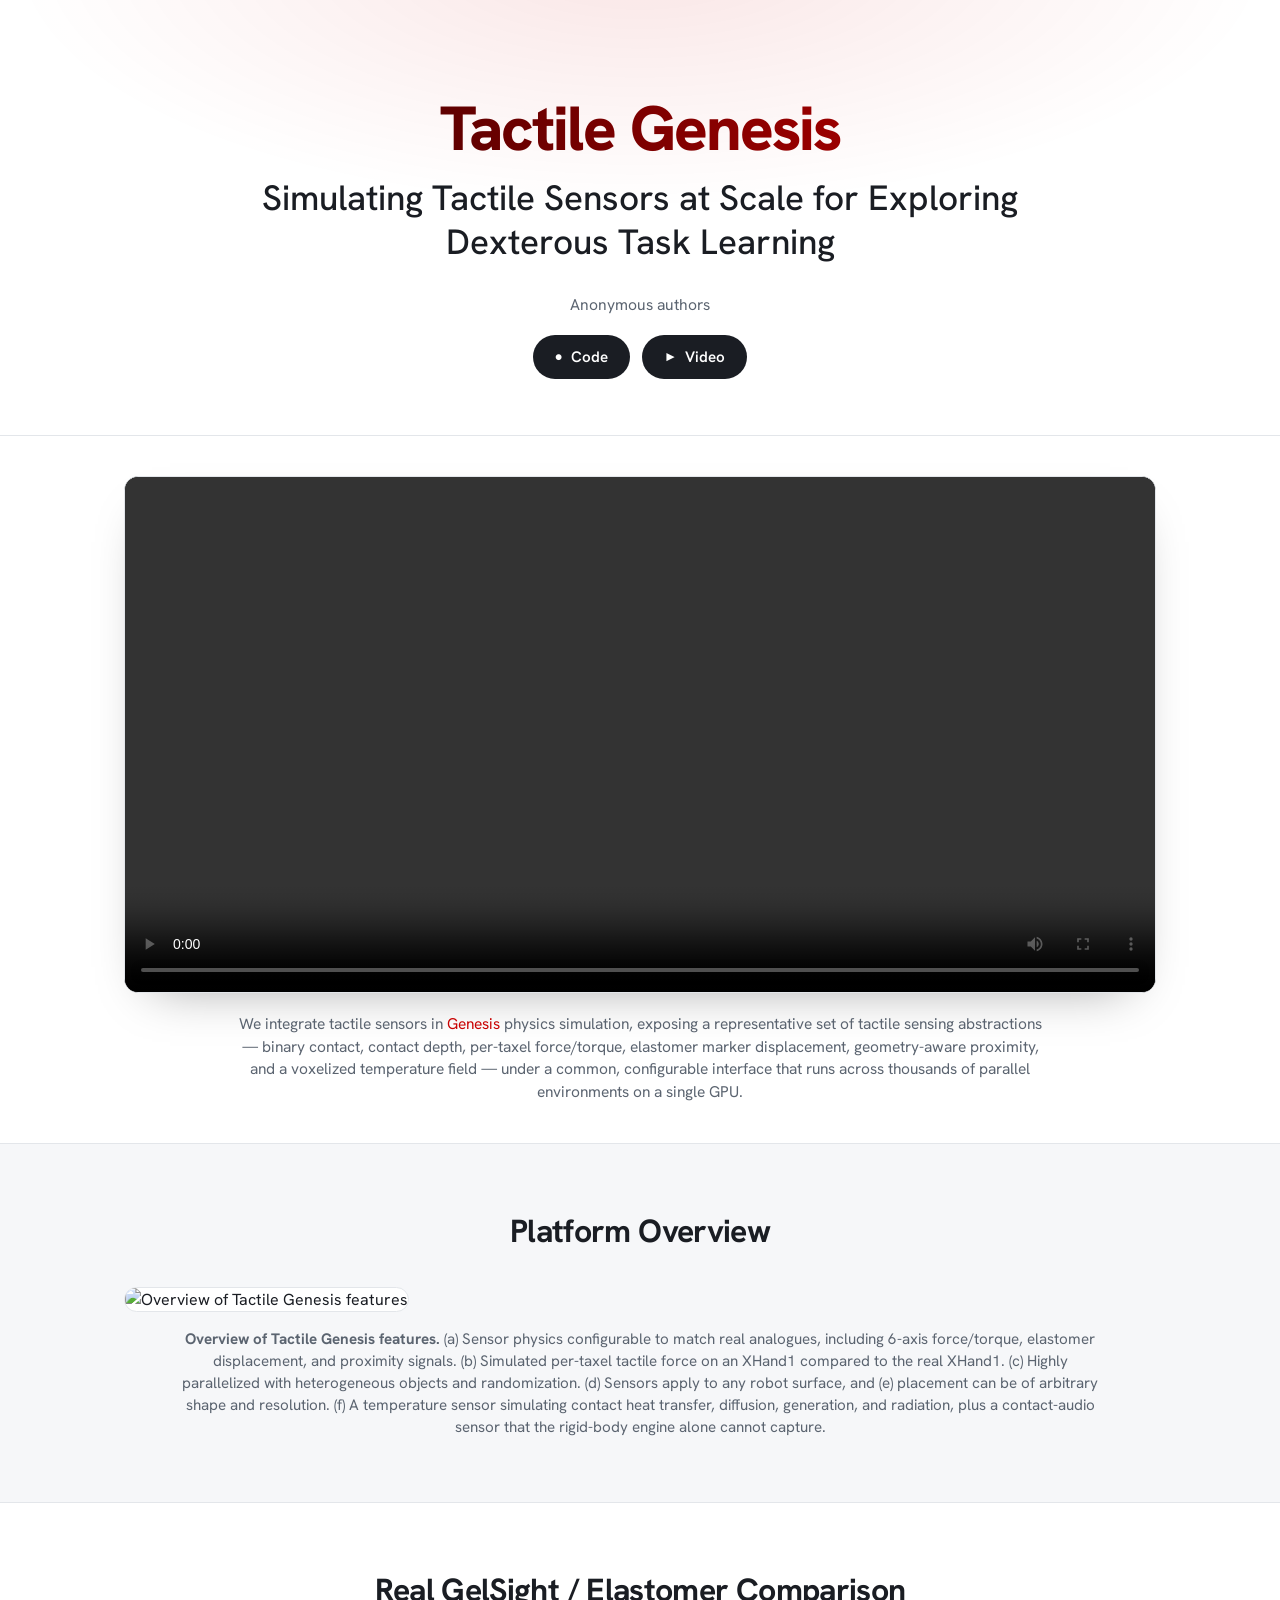
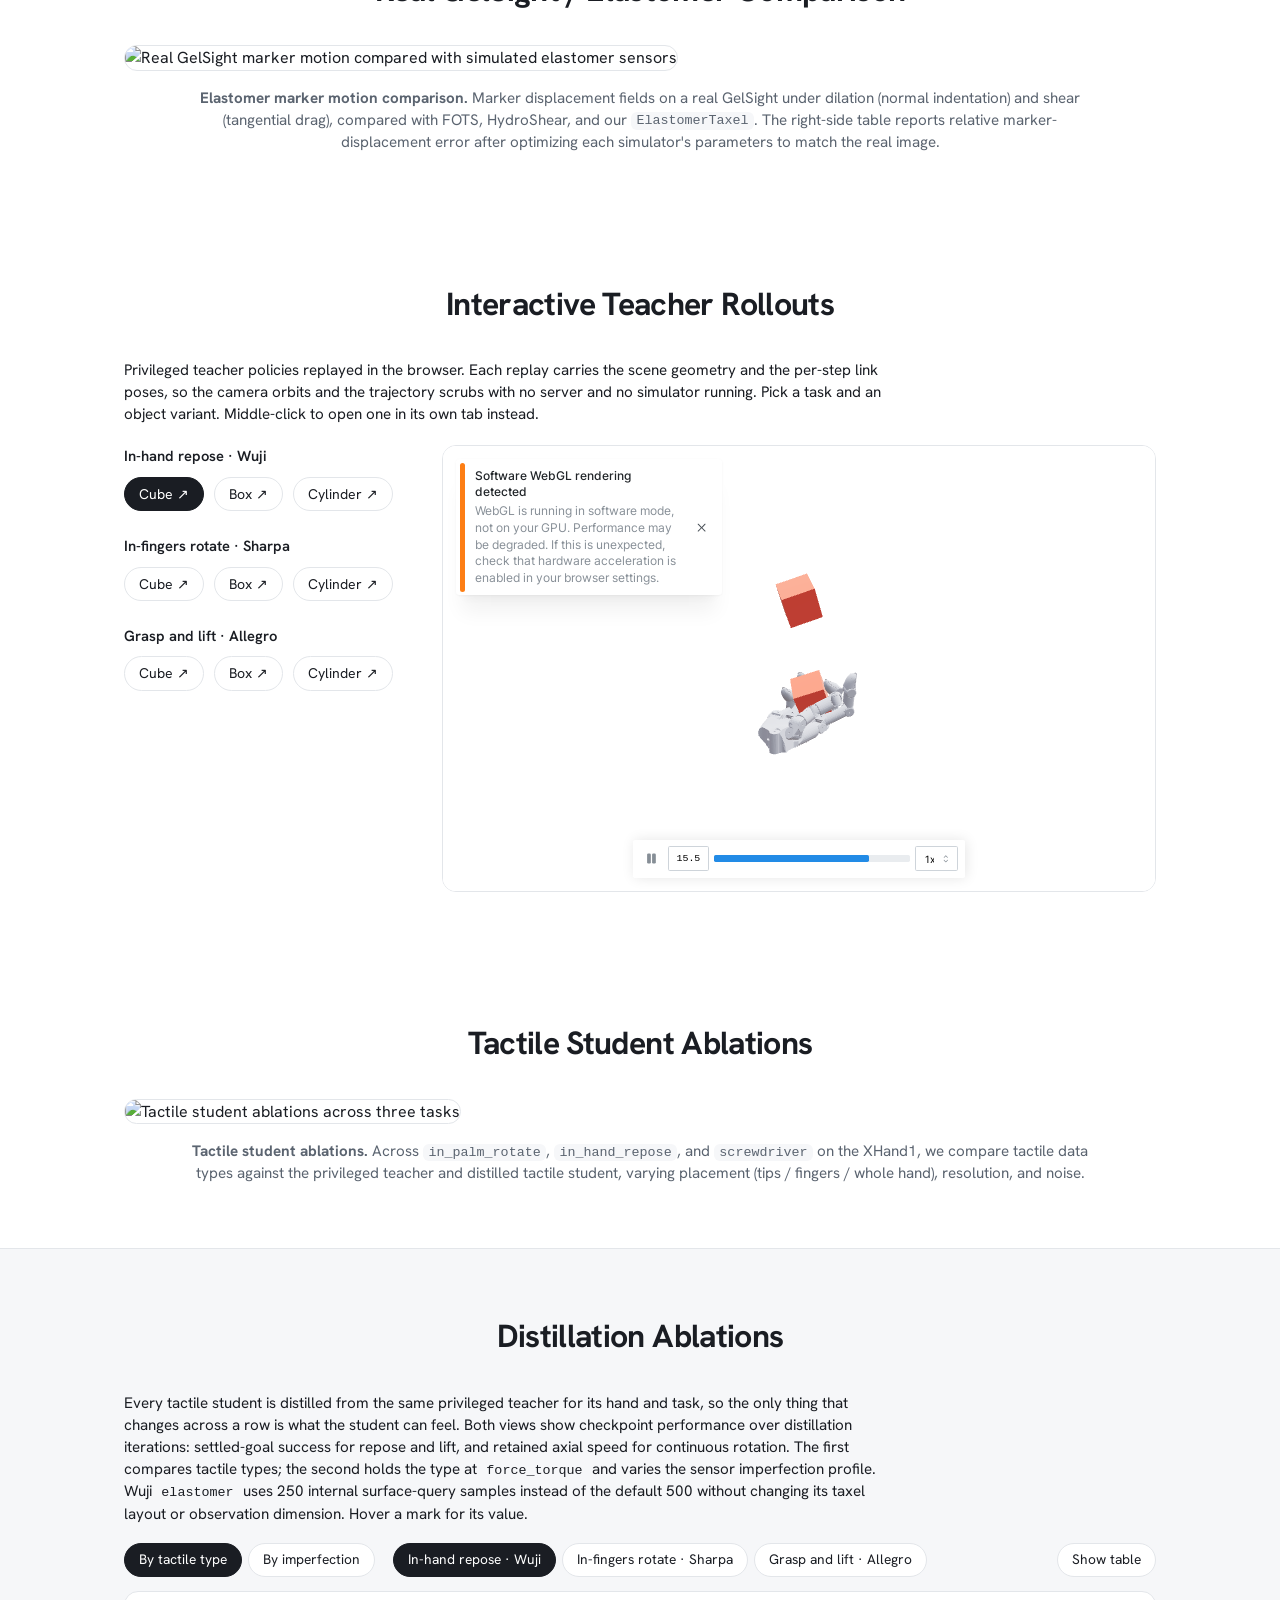
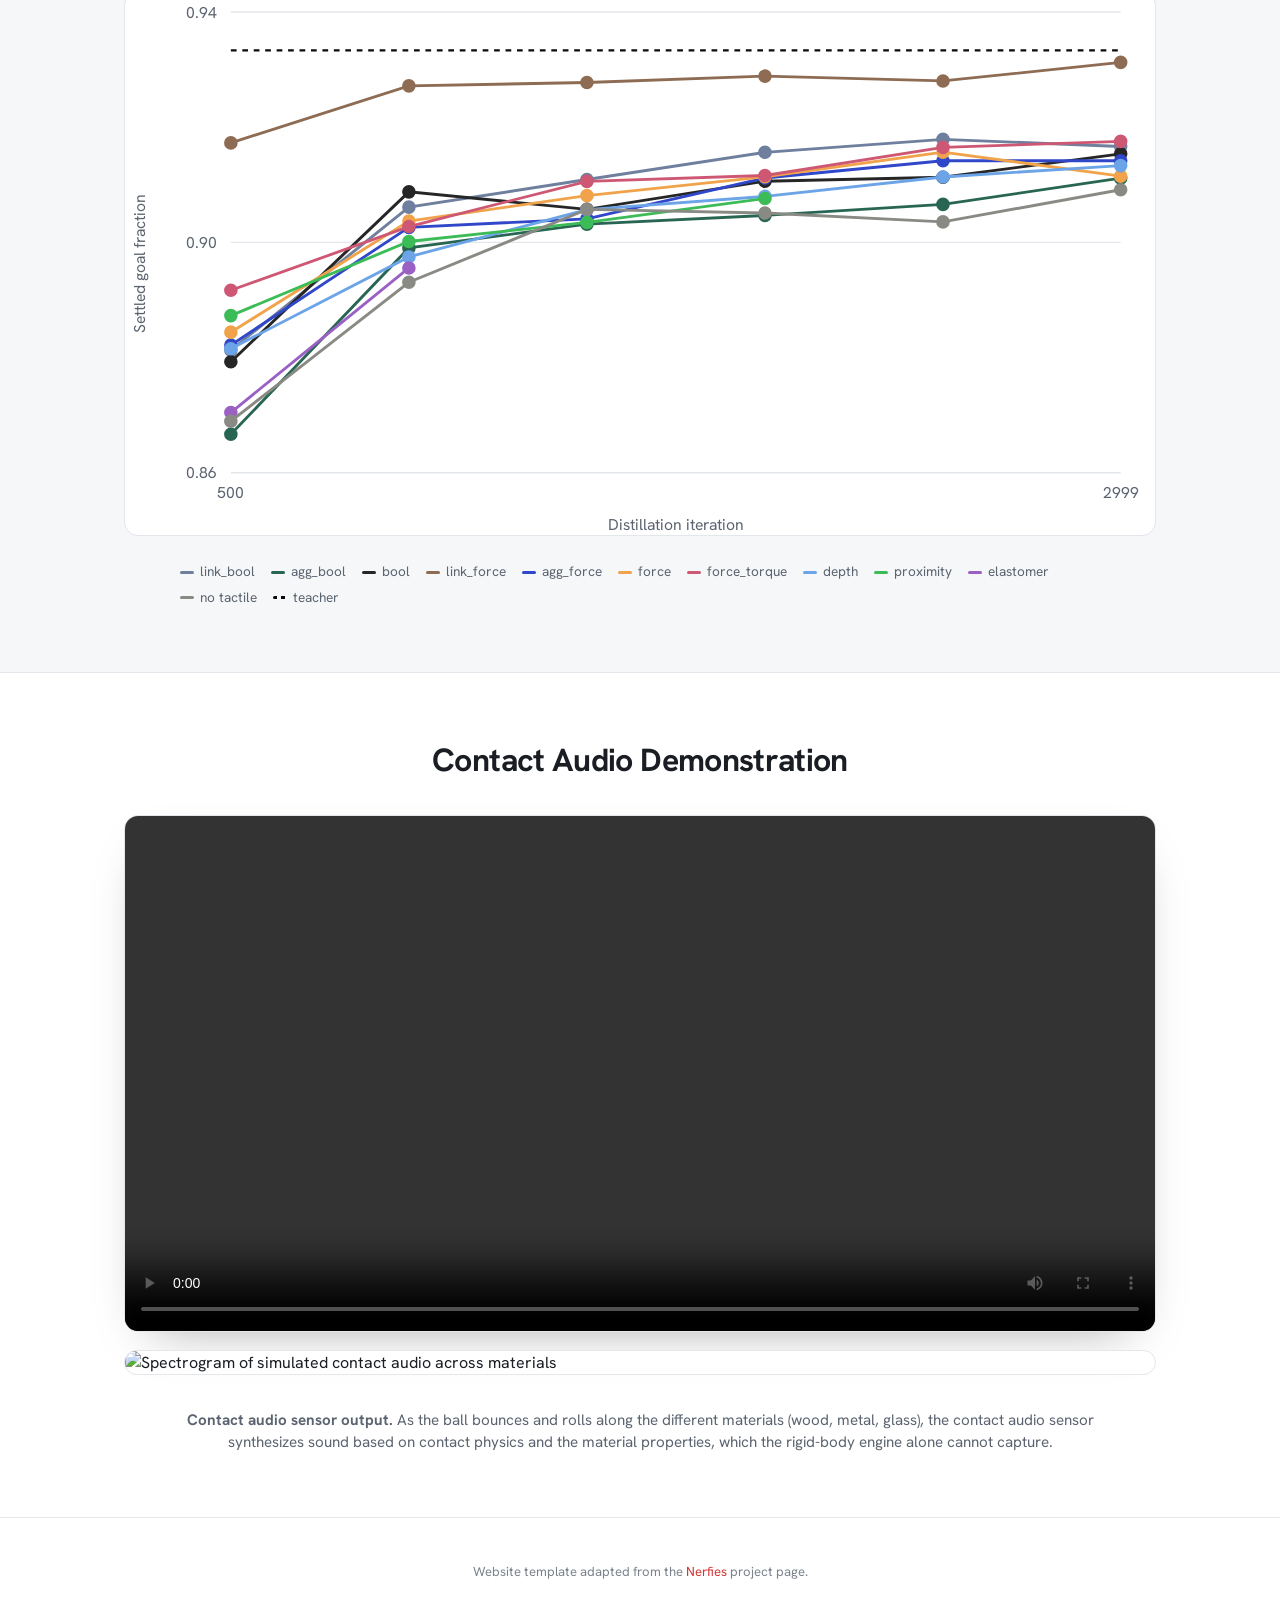
==== commit edab51db: "Refresh ablation charts: 33 final runs" ====
--- a/docs/index.html
+++ b/docs/index.html
@@ -144,11 +144,13 @@
       <h2>Distillation Ablations</h2>
       <p class="abl__intro">
         Every tactile student is distilled from the same privileged teacher for its hand and task, so the only thing
-        that changes across a row is what the student can feel. The first view compares tactile types at the end of
-        distillation; the second holds the type at <code>force_torque</code> and varies the sensor imperfection
-        profile. Hover a mark for its value.
+        that changes across a row is what the student can feel. Both views show checkpoint performance over
+        distillation iterations: settled-goal success for repose and lift, and retained axial speed for continuous
+        rotation. The first compares tactile types; the second holds the type at <code>force_torque</code> and varies
+        the sensor imperfection profile. Wuji <code>elastomer</code> uses 250 internal surface-query samples instead
+        of the default 500 without changing its taxel layout or observation dimension. Hover a mark for its value.
       </p>
-      <div class="abl" data-ablations='{"pairs":[{"id":"in_hand_repose-wuji","title":"In-hand repose \u00b7 Wuji","axis":"Settled goal fraction","teacher":0.9378,"baseline":0.9116775393486023,"baselineSeries":[[500,0.8682774901390076],[1000,0.8943254947662354],[1500,0.9080036878585815],[2000,0.9073110818862915],[2500,0.9056488275527954],[2999,0.9116775393486023]],"types":[{"name":"link_bool","final":0.9197787046432495,"series":[[500,0.881583571434021],[1000,0.9084181189537048],[1500,0.9135910868644714],[2000,0.9186968803405762],[2500,0.9211322069168091],[2999,0.9197787046432495]]},{"name":"agg_bool","final":0.9138426184654236,"series":[[500,0.8658257126808167],[1000,0.9007682204246521],[1500,0.9052338004112244],[2000,0.9068567752838135],[2500,0.9089296460151672],[2999,0.9138426184654236]]},{"name":"bool","final":0.9184017777442932,"series":[[500,0.8794117569923401],[1000,0.9112805128097534],[1500,0.908001184463501],[2000,0.9132712483406067],[2500,0.914021909236908],[2999,0.9184017777442932]]},{"name":"link_force","final":0.9355509281158447,"series":[[500,0.9204606413841248],[1000,0.9311531782150269],[1500,0.9317747950553894],[2000,0.932981014251709],[2500,0.9320763945579529],[2999,0.9355509281158447]]},{"name":"agg_force","final":0.9171130657196045,"series":[[500,0.8825419545173645],[1000,0.9046144485473633],[1500,0.9062215685844421],[2000,0.9138769507408142],[2500,0.917104184627533],[2999,0.9171130657196045]]},{"name":"force","final":0.9142277836799622,"series":[[500,0.8849714994430542],[1000,0.9058154225349426],[1500,0.9105691313743591],[2000,0.9141104221343994],[2500,0.918724000453949],[2999,0.9142277836799622]]},{"name":"force_torque","final":0.9207367897033691,"series":[[500,0.8928329944610596],[1000,0.9047769904136658],[1500,0.9132501482963562],[2000,0.9143426418304443],[2500,0.919617772102356],[2999,0.9207367897033691]]},{"name":"depth","final":0.9162060022354126,"series":[[500,0.881875216960907],[1000,0.8990795612335205],[1500,0.9079548716545105],[2000,0.910429835319519],[2500,0.9140693545341492],[2999,0.9162060022354126]]},{"name":"proximity","final":0.9055572152137756,"series":[[500,0.8880752921104431],[1000,0.9019730687141418],[1500,0.9055572152137756]]},{"name":"elastomer","final":0.8970056176185608,"series":[[500,0.8698999285697937],[1000,0.8970056176185608]]}],"levels":[{"name":"clean","final":0.9207367897033691,"series":[[500,0.8928329944610596],[1000,0.9047769904136658],[1500,0.9132501482963562],[2000,0.9143426418304443],[2500,0.919617772102356],[2999,0.9207367897033691]]},{"name":"mild","final":0.9174082279205322,"series":[[500,0.8887751698493958],[1000,0.907166600227356],[1500,0.9108823537826538],[2000,0.913464367389679],[2500,0.9176072478294373],[2999,0.9174082279205322]]},{"name":"strong","final":0.9185022115707397,"series":[[500,0.891595184803009],[1000,0.9020891785621643],[1500,0.9149122834205627],[2000,0.9147825837135315],[2500,0.9139474630355835],[2999,0.9185022115707397]]}]},{"id":"in_fingers_rotate-sharpa","title":"In-fingers rotate \u00b7 Sharpa","axis":"Retained axial speed (rad/s)","teacher":2.7069,"baseline":1.9503682851791382,"baselineSeries":[[500,2.6318581104278564],[1000,2.1812777519226074],[1500,2.011134624481201],[2000,1.5084137916564941],[2500,2.0607943534851074],[2999,1.9503682851791382]],"types":[{"name":"link_bool","final":2.306384801864624,"series":[[500,2.3385965824127197],[1000,2.258110523223877],[1500,2.273202419281006],[2000,2.3230977058410645],[2500,2.4510726928710938],[2999,2.306384801864624]]},{"name":"agg_bool","final":2.3507354259490967,"series":[[500,3.070544719696045],[1000,2.3314478397369385],[1500,2.2986092567443848],[2000,2.2409634590148926],[2500,2.1447908878326416],[2999,2.3507354259490967]]},{"name":"bool","final":2.455048084259033,"series":[[500,2.397864580154419],[1000,2.345625162124634],[1500,2.3439083099365234],[2000,2.351444721221924],[2500,2.067532539367676],[2999,2.455048084259033]]},{"name":"link_force","final":2.60149884223938,"series":[[500,2.387474536895752],[1000,2.5248475074768066],[1500,2.559180974960327],[2000,2.601248264312744],[2500,2.6263623237609863],[2999,2.60149884223938]]},{"name":"agg_force","final":2.2911436557769775,"series":[[500,2.4941117763519287],[1000,2.1885933876037598],[1500,2.3655846118927],[2000,2.424269199371338],[2500,2.4690170288085938],[2999,2.2911436557769775]]},{"name":"force","final":2.6162750720977783,"series":[[500,2.2506866455078125],[1000,2.3277671337127686],[1500,2.4047915935516357],[2000,2.5413599014282227],[2500,2.5536892414093018],[2999,2.6162750720977783]]},{"name":"force_torque","final":1.8442054986953735,"series":[[500,2.1264355182647705],[1000,2.38639497756958],[1500,2.4198286533355713],[2000,2.4444286823272705],[2500,2.540870428085327],[2999,1.8442054986953735]]},{"name":"depth","final":2.518216133117676,"series":[[500,2.275631904602051],[1000,2.2390646934509277],[1500,1.6026538610458374],[2000,2.1158528327941895],[2500,2.230076313018799],[2999,2.518216133117676]]},{"name":"proximity","final":2.3659186363220215,"series":[[500,1.6761423349380493],[1000,2.2317795753479004],[1500,1.6595814228057861],[2000,2.3969128131866455],[2500,2.3659186363220215]]},{"name":"elastomer","final":2.296199321746826,"series":[[500,2.358212947845459],[1000,2.108732223510742],[1500,2.296199321746826]]}],"levels":[{"name":"clean","final":1.8442054986953735,"series":[[500,2.1264355182647705],[1000,2.38639497756958],[1500,2.4198286533355713],[2000,2.4444286823272705],[2500,2.540870428085327],[2999,1.8442054986953735]]},{"name":"mild","final":2.28898024559021,"series":[[500,2.2692553997039795],[1000,2.4289298057556152],[1500,2.305469036102295],[2000,1.5840641260147095],[2500,2.28898024559021]]},{"name":"strong","final":2.487053632736206,"series":[[500,2.1052193641662598],[1000,2.2903878688812256],[1500,2.4216811656951904],[2000,2.293708562850952],[2500,2.487053632736206]]}]},{"id":"grasp_lift-allegro","title":"Grasp and lift \u00b7 Allegro","axis":"Settled goal fraction","teacher":0.6029,"baseline":0.1875,"baselineSeries":[[500,0.1985294073820114],[1000,0.22794117033481598],[1500,0.15441176295280457],[2000,0.06985294073820114],[2500,0.11764705926179886],[2999,0.1875]],"types":[{"name":"link_bool","final":0.22794117033481598,"series":[[500,0.0036764706019312143],[1000,0.11764705926179886],[1500,0.0036764706019312143],[2000,0.10661764442920685],[2500,0.3272058963775635],[2999,0.22794117033481598]]},{"name":"agg_bool","final":0.125,"series":[[500,0.0],[1000,0.12867647409439087],[1500,0.20220588147640228],[2000,0.06617647409439087],[2500,0.014705882407724857],[2999,0.125]]},{"name":"bool","final":0.19117647409439087,"series":[[500,0.011029412038624287],[1000,0.0625],[1500,0.011029412038624287],[2000,0.036764707416296005],[2500,0.022058824077248573],[2999,0.19117647409439087]]},{"name":"link_force","final":0.16911764442920685,"series":[[500,0.09191176295280457],[1000,0.033088237047195435],[1500,0.029411764815449715],[2000,0.0036764706019312143],[2500,0.05514705926179886],[2999,0.16911764442920685]]},{"name":"agg_force","final":0.040441177785396576,"series":[[500,0.022058824077248573],[1000,0.036764707416296005],[1500,0.018382353708148003],[2000,0.08088235557079315],[2500,0.1617647111415863],[2999,0.040441177785396576]]},{"name":"force","final":0.16911764442920685,"series":[[500,0.007352941203862429],[1000,0.11029411852359772],[1500,0.06985294073820114],[2000,0.007352941203862429],[2500,0.033088237047195435],[2999,0.16911764442920685]]},{"name":"force_torque","final":0.04411764815449715,"series":[[500,0.09558823704719543],[1000,0.0036764706019312143],[1500,0.011029412038624287],[2000,0.025735294446349144],[2500,0.022058824077248573],[2999,0.04411764815449715]]},{"name":"depth","final":0.24632352590560913,"series":[[500,0.014705882407724857],[1000,0.033088237047195435],[1500,0.15441176295280457],[2000,0.0625],[2500,0.28308823704719543],[2999,0.24632352590560913]]},{"name":"proximity","final":0.04779411852359772,"series":[[500,0.011029412038624287],[1000,0.025735294446349144],[1500,0.018382353708148003],[2000,0.036764707416296005],[2500,0.11029411852359772],[2999,0.04779411852359772]]},{"name":"elastomer","final":0.11029411852359772,"series":[[500,0.08455882221460342],[1000,0.11029411852359772]]}],"levels":[{"name":"clean","final":0.04411764815449715,"series":[[500,0.09558823704719543],[1000,0.0036764706019312143],[1500,0.011029412038624287],[2000,0.025735294446349144],[2500,0.022058824077248573],[2999,0.04411764815449715]]},{"name":"mild","final":0.17279411852359772,"series":[[500,0.036764707416296005],[1000,0.014705882407724857],[1500,0.011029412038624287],[2000,0.0036764706019312143],[2500,0.007352941203862429],[2999,0.17279411852359772]]},{"name":"strong","final":0.0625,"series":[[500,0.0],[1000,0.022058824077248573],[1500,0.05882352963089943],[2000,0.018382353708148003],[2500,0.011029412038624287],[2999,0.0625]]}]}]}'>
+      <div class="abl" data-ablations='{"pairs":[{"id":"in_hand_repose-wuji","title":"In-hand repose \u00b7 Wuji","axis":"Settled goal fraction","teacher":0.9378,"baseline":0.9116775393486023,"baselineSeries":[[500,0.8682774901390076],[1000,0.8943254947662354],[1500,0.9080036878585815],[2000,0.9073110818862915],[2500,0.9056488275527954],[2999,0.9116775393486023]],"types":[{"name":"link_bool","final":0.9197787046432495,"series":[[500,0.881583571434021],[1000,0.9084181189537048],[1500,0.9135910868644714],[2000,0.9186968803405762],[2500,0.9211322069168091],[2999,0.9197787046432495]]},{"name":"agg_bool","final":0.9138426184654236,"series":[[500,0.8658257126808167],[1000,0.9007682204246521],[1500,0.9052338004112244],[2000,0.9068567752838135],[2500,0.9089296460151672],[2999,0.9138426184654236]]},{"name":"bool","final":0.9184017777442932,"series":[[500,0.8794117569923401],[1000,0.9112805128097534],[1500,0.908001184463501],[2000,0.9132712483406067],[2500,0.914021909236908],[2999,0.9184017777442932]]},{"name":"link_force","final":0.9355509281158447,"series":[[500,0.9204606413841248],[1000,0.9311531782150269],[1500,0.9317747950553894],[2000,0.932981014251709],[2500,0.9320763945579529],[2999,0.9355509281158447]]},{"name":"agg_force","final":0.9171130657196045,"series":[[500,0.8825419545173645],[1000,0.9046144485473633],[1500,0.9062215685844421],[2000,0.9138769507408142],[2500,0.917104184627533],[2999,0.9171130657196045]]},{"name":"force","final":0.9142277836799622,"series":[[500,0.8849714994430542],[1000,0.9058154225349426],[1500,0.9105691313743591],[2000,0.9141104221343994],[2500,0.918724000453949],[2999,0.9142277836799622]]},{"name":"force_torque","final":0.9207367897033691,"series":[[500,0.8928329944610596],[1000,0.9047769904136658],[1500,0.9132501482963562],[2000,0.9143426418304443],[2500,0.919617772102356],[2999,0.9207367897033691]]},{"name":"depth","final":0.9162060022354126,"series":[[500,0.881875216960907],[1000,0.8990795612335205],[1500,0.9079548716545105],[2000,0.910429835319519],[2500,0.9140693545341492],[2999,0.9162060022354126]]},{"name":"proximity","final":0.9100387096405029,"series":[[500,0.8880752921104431],[1000,0.9019730687141418],[1500,0.9055572152137756],[2000,0.9100387096405029]]},{"name":"elastomer","final":0.8970056176185608,"series":[[500,0.8698999285697937],[1000,0.8970056176185608]]}],"levels":[{"name":"clean","final":0.9207367897033691,"series":[[500,0.8928329944610596],[1000,0.9047769904136658],[1500,0.9132501482963562],[2000,0.9143426418304443],[2500,0.919617772102356],[2999,0.9207367897033691]]},{"name":"mild","final":0.9174082279205322,"series":[[500,0.8887751698493958],[1000,0.907166600227356],[1500,0.9108823537826538],[2000,0.913464367389679],[2500,0.9176072478294373],[2999,0.9174082279205322]]},{"name":"strong","final":0.9185022115707397,"series":[[500,0.891595184803009],[1000,0.9020891785621643],[1500,0.9149122834205627],[2000,0.9147825837135315],[2500,0.9139474630355835],[2999,0.9185022115707397]]}]},{"id":"in_fingers_rotate-sharpa","title":"In-fingers rotate \u00b7 Sharpa","axis":"Retained axial speed (rad/s)","teacher":2.7069,"baseline":1.9503682851791382,"baselineSeries":[[500,2.6318581104278564],[1000,2.1812777519226074],[1500,2.011134624481201],[2000,1.5084137916564941],[2500,2.0607943534851074],[2999,1.9503682851791382]],"types":[{"name":"link_bool","final":2.306384801864624,"series":[[500,2.3385965824127197],[1000,2.258110523223877],[1500,2.273202419281006],[2000,2.3230977058410645],[2500,2.4510726928710938],[2999,2.306384801864624]]},{"name":"agg_bool","final":2.3507354259490967,"series":[[500,3.070544719696045],[1000,2.3314478397369385],[1500,2.2986092567443848],[2000,2.2409634590148926],[2500,2.1447908878326416],[2999,2.3507354259490967]]},{"name":"bool","final":2.455048084259033,"series":[[500,2.397864580154419],[1000,2.345625162124634],[1500,2.3439083099365234],[2000,2.351444721221924],[2500,2.067532539367676],[2999,2.455048084259033]]},{"name":"link_force","final":2.60149884223938,"series":[[500,2.387474536895752],[1000,2.5248475074768066],[1500,2.559180974960327],[2000,2.601248264312744],[2500,2.6263623237609863],[2999,2.60149884223938]]},{"name":"agg_force","final":2.2911436557769775,"series":[[500,2.4941117763519287],[1000,2.1885933876037598],[1500,2.3655846118927],[2000,2.424269199371338],[2500,2.4690170288085938],[2999,2.2911436557769775]]},{"name":"force","final":2.6162750720977783,"series":[[500,2.2506866455078125],[1000,2.3277671337127686],[1500,2.4047915935516357],[2000,2.5413599014282227],[2500,2.5536892414093018],[2999,2.6162750720977783]]},{"name":"force_torque","final":1.8442054986953735,"series":[[500,2.1264355182647705],[1000,2.38639497756958],[1500,2.4198286533355713],[2000,2.4444286823272705],[2500,2.540870428085327],[2999,1.8442054986953735]]},{"name":"depth","final":2.518216133117676,"series":[[500,2.275631904602051],[1000,2.2390646934509277],[1500,1.6026538610458374],[2000,2.1158528327941895],[2500,2.230076313018799],[2999,2.518216133117676]]},{"name":"proximity","final":2.111800193786621,"series":[[500,1.6761423349380493],[1000,2.2317795753479004],[1500,1.6595814228057861],[2000,2.3969128131866455],[2500,2.3659186363220215],[2999,2.111800193786621]]},{"name":"elastomer","final":2.296199321746826,"series":[[500,2.358212947845459],[1000,2.108732223510742],[1500,2.296199321746826]]}],"levels":[{"name":"clean","final":1.8442054986953735,"series":[[500,2.1264355182647705],[1000,2.38639497756958],[1500,2.4198286533355713],[2000,2.4444286823272705],[2500,2.540870428085327],[2999,1.8442054986953735]]},{"name":"mild","final":2.28898024559021,"series":[[500,2.2692553997039795],[1000,2.4289298057556152],[1500,2.305469036102295],[2000,1.5840641260147095],[2500,2.28898024559021]]},{"name":"strong","final":2.487053632736206,"series":[[500,2.1052193641662598],[1000,2.2903878688812256],[1500,2.4216811656951904],[2000,2.293708562850952],[2500,2.487053632736206]]}]},{"id":"grasp_lift-allegro","title":"Grasp and lift \u00b7 Allegro","axis":"Settled goal fraction","teacher":0.6029,"baseline":0.1875,"baselineSeries":[[500,0.1985294073820114],[1000,0.22794117033481598],[1500,0.15441176295280457],[2000,0.06985294073820114],[2500,0.11764705926179886],[2999,0.1875]],"types":[{"name":"link_bool","final":0.22794117033481598,"series":[[500,0.0036764706019312143],[1000,0.11764705926179886],[1500,0.0036764706019312143],[2000,0.10661764442920685],[2500,0.3272058963775635],[2999,0.22794117033481598]]},{"name":"agg_bool","final":0.125,"series":[[500,0.0],[1000,0.12867647409439087],[1500,0.20220588147640228],[2000,0.06617647409439087],[2500,0.014705882407724857],[2999,0.125]]},{"name":"bool","final":0.19117647409439087,"series":[[500,0.011029412038624287],[1000,0.0625],[1500,0.011029412038624287],[2000,0.036764707416296005],[2500,0.022058824077248573],[2999,0.19117647409439087]]},{"name":"link_force","final":0.16911764442920685,"series":[[500,0.09191176295280457],[1000,0.033088237047195435],[1500,0.029411764815449715],[2000,0.0036764706019312143],[2500,0.05514705926179886],[2999,0.16911764442920685]]},{"name":"agg_force","final":0.040441177785396576,"series":[[500,0.022058824077248573],[1000,0.036764707416296005],[1500,0.018382353708148003],[2000,0.08088235557079315],[2500,0.1617647111415863],[2999,0.040441177785396576]]},{"name":"force","final":0.16911764442920685,"series":[[500,0.007352941203862429],[1000,0.11029411852359772],[1500,0.06985294073820114],[2000,0.007352941203862429],[2500,0.033088237047195435],[2999,0.16911764442920685]]},{"name":"force_torque","final":0.04411764815449715,"series":[[500,0.09558823704719543],[1000,0.0036764706019312143],[1500,0.011029412038624287],[2000,0.025735294446349144],[2500,0.022058824077248573],[2999,0.04411764815449715]]},{"name":"depth","final":0.24632352590560913,"series":[[500,0.014705882407724857],[1000,0.033088237047195435],[1500,0.15441176295280457],[2000,0.0625],[2500,0.28308823704719543],[2999,0.24632352590560913]]},{"name":"proximity","final":0.04779411852359772,"series":[[500,0.011029412038624287],[1000,0.025735294446349144],[1500,0.018382353708148003],[2000,0.036764707416296005],[2500,0.11029411852359772],[2999,0.04779411852359772]]},{"name":"elastomer","final":0.11029411852359772,"series":[[500,0.08455882221460342],[1000,0.11029411852359772]]}],"levels":[{"name":"clean","final":0.04411764815449715,"series":[[500,0.09558823704719543],[1000,0.0036764706019312143],[1500,0.011029412038624287],[2000,0.025735294446349144],[2500,0.022058824077248573],[2999,0.04411764815449715]]},{"name":"mild","final":0.17279411852359772,"series":[[500,0.036764707416296005],[1000,0.014705882407724857],[1500,0.011029412038624287],[2000,0.0036764706019312143],[2500,0.007352941203862429],[2999,0.17279411852359772]]},{"name":"strong","final":0.0625,"series":[[500,0.0],[1000,0.022058824077248573],[1500,0.05882352963089943],[2000,0.018382353708148003],[2500,0.011029412038624287],[2999,0.0625]]}]}]}'>
         <div class="abl__controls">
           <div class="abl__group" role="tablist" aria-label="Ablation">
             <button class="abl__tab" type="button" role="tab" aria-selected="true" data-view="types">By tactile type</button>
@@ -202,40 +204,14 @@
       function current() { return data.pairs.find(function (p) { return p.id === pairId; }); }
 
       function drawTypes(pair, svg, W, H, pad) {
-        const rows = pair.types.slice().sort(function (a, b) { return a.final - b.final; });
-        const refs = [pair.baseline, pair.teacher].filter(function (v) { return v !== null && v !== undefined; });
-        const vals = rows.map(function (r) { return r.final; }).concat(refs);
-        const lo = Math.min.apply(null, vals), hi = Math.max.apply(null, vals);
-        const span = (hi - lo) || 1;
-        const x0 = lo - span * 0.12, x1 = hi + span * 0.12;
-        const X = function (v) { return pad.l + (v - x0) / (x1 - x0) * (W - pad.l - pad.r); };
-        const step = (H - pad.t - pad.b) / Math.max(rows.length, 1);
-        rows.forEach(function (row, i) {
-          const y = pad.t + step * (i + 0.5);
-          const from = pair.baseline === null ? x0 : pair.baseline;
-          svg.appendChild(el('line', { x1: X(from), x2: X(row.final), y1: y, y2: y, class: 'abl-connector' }));
-          const dot = el('circle', { cx: X(row.final), cy: y, r: 6, class: 'abl-dot' });
-          dot.appendChild(el('title')).textContent = row.name + ': ' + fmt(row.final);
-          svg.appendChild(dot);
-          const label = el('text', { x: pad.l - 10, y: y + 4, class: 'abl-ylabel' });
-          label.textContent = row.name;
-          svg.appendChild(label);
-        });
-        if (pair.baseline !== null) svg.appendChild(el('line', { x1: X(pair.baseline), x2: X(pair.baseline), y1: pad.t, y2: H - pad.b, class: 'abl-ref abl-ref--base' }));
-        if (pair.teacher !== null && pair.teacher !== undefined) svg.appendChild(el('line', { x1: X(pair.teacher), x2: X(pair.teacher), y1: pad.t, y2: H - pad.b, class: 'abl-ref abl-ref--teacher' }));
-        [x0, (x0 + x1) / 2, x1].forEach(function (v) {
-          const t = el('text', { x: X(v), y: H - pad.b + 18, class: 'abl-xtick' });
-          t.textContent = (+v).toFixed(2);
-          svg.appendChild(t);
-        });
-        const at = el('text', { x: (pad.l + W - pad.r) / 2, y: H - 4, class: 'abl-axis' });
-        at.textContent = pair.axis;
-        svg.appendChild(at);
-      }
-
-      function drawLevels(pair, svg, W, H, pad) {
-        const series = pair.levels.map(function (s) { return { name: s.name, points: s.series, cls: 'abl-line--' + s.name }; });
+        const series = pair.types.map(function (s) {
+          return { name: s.name, points: s.series, color: {"link_bool":"#6f7f9e","agg_bool":"#286653","bool":"#262626","link_force":"#8e6c53","agg_force":"#3047c9","force":"#f0a34a","force_torque":"#ce5874","depth":"#6ca4e8","proximity":"#3cbc57","elastomer":"#9a60c4"}[s.name] };
+        });
         if (pair.baselineSeries.length) series.push({ name: 'no tactile', points: pair.baselineSeries, cls: 'abl-line--base' });
+        drawSeries(pair, series, svg, W, H, pad);
+      }
+
+      function drawSeries(pair, series, svg, W, H, pad) {
         if (!series.length) return;
         let xs = [], ys = [];
         series.forEach(function (s) { s.points.forEach(function (p) { xs.push(p[0]); ys.push(p[1]); }); });
@@ -246,17 +222,25 @@
         lo -= span * 0.1; hi += span * 0.1;
         const X = function (v) { return pad.l + (v - x0) / ((x1 - x0) || 1) * (W - pad.l - pad.r); };
         const Y = function (v) { return H - pad.b - (v - lo) / (hi - lo) * (H - pad.t - pad.b); };
+        const yTicks = [lo, (lo + hi) / 2, hi];
+        yTicks.forEach(function (v) {
+          svg.appendChild(el('line', { x1: pad.l, x2: W - pad.r, y1: Y(v), y2: Y(v), class: 'abl-grid' }));
+        });
         if (pair.teacher !== null && pair.teacher !== undefined) svg.appendChild(el('line', { x1: pad.l, x2: W - pad.r, y1: Y(pair.teacher), y2: Y(pair.teacher), class: 'abl-ref abl-ref--teacher' }));
         series.forEach(function (s) {
           const d = s.points.map(function (p, i) { return (i ? 'L' : 'M') + X(p[0]) + ' ' + Y(p[1]); }).join(' ');
-          svg.appendChild(el('path', { d: d, class: 'abl-line ' + s.cls }));
+          const attrs = { d: d, class: 'abl-line ' + (s.cls || '') };
+          if (s.color) attrs.style = 'stroke:' + s.color;
+          svg.appendChild(el('path', attrs));
           s.points.forEach(function (p) {
-            const dot = el('circle', { cx: X(p[0]), cy: Y(p[1]), r: 5, class: 'abl-point ' + s.cls });
+            const dotAttrs = { cx: X(p[0]), cy: Y(p[1]), r: 4, class: 'abl-point ' + (s.cls || '') };
+            if (s.color) dotAttrs.style = 'stroke:' + s.color + ';fill:' + s.color;
+            const dot = el('circle', dotAttrs);
             dot.appendChild(el('title')).textContent = s.name + ' @ ' + p[0] + ': ' + fmt(p[1]);
             svg.appendChild(dot);
           });
         });
-        [lo, (lo + hi) / 2, hi].forEach(function (v) {
+        yTicks.forEach(function (v) {
           const t = el('text', { x: pad.l - 10, y: Y(v) + 4, class: 'abl-ylabel' });
           t.textContent = (+v).toFixed(2);
           svg.appendChild(t);
@@ -269,15 +253,26 @@
         const at = el('text', { x: (pad.l + W - pad.r) / 2, y: H - 4, class: 'abl-axis' });
         at.textContent = 'Distillation iteration';
         svg.appendChild(at);
+        const yt = el('text', { x: 14, y: H / 2, class: 'abl-axis', transform: 'rotate(-90 14 ' + (H / 2) + ')' });
+        yt.textContent = pair.axis;
+        svg.appendChild(yt);
+      }
+
+      function drawLevels(pair, svg, W, H, pad) {
+        const series = pair.levels.map(function (s) { return { name: s.name, points: s.series, cls: 'abl-line--' + s.name }; });
+        if (pair.baselineSeries.length) series.push({ name: 'no tactile', points: pair.baselineSeries, cls: 'abl-line--base' });
+        drawSeries(pair, series, svg, W, H, pad);
       }
 
       function legend(pair) {
         const items = view === 'types'
-          ? [['abl-key--base', 'no tactile'], ['abl-key--teacher', 'teacher']]
+          ? pair.types.map(function (s) { return ['', s.name, {"link_bool":"#6f7f9e","agg_bool":"#286653","bool":"#262626","link_force":"#8e6c53","agg_force":"#3047c9","force":"#f0a34a","force_torque":"#ce5874","depth":"#6ca4e8","proximity":"#3cbc57","elastomer":"#9a60c4"}[s.name]]; })
+              .concat([['abl-key--base', 'no tactile'], ['abl-key--teacher', 'teacher']])
           : pair.levels.map(function (s) { return ['abl-key--' + s.name, s.name]; })
               .concat([['abl-key--base', 'no tactile'], ['abl-key--teacher', 'teacher']]);
         return '<ul class="abl__legend">' + items.map(function (it) {
-          return '<li><span class="abl__key ' + it[0] + '"></span>' + it[1] + '</li>';
+          const style = it[2] ? ' style="background:' + it[2] + '"' : '';
+          return '<li><span class="abl__key ' + it[0] + '"' + style + '></span>' + it[1] + '</li>';
         }).join('') + '</ul>';
       }
 
@@ -294,8 +289,8 @@
 
       function render() {
         const pair = current();
-        const W = 720, H = view === 'types' ? 380 : 340;
-        const pad = view === 'types' ? { l: 108, r: 24, t: 14, b: 44 } : { l: 56, r: 24, t: 14, b: 44 };
+        const W = 720, H = 380;
+        const pad = { l: 74, r: 24, t: 14, b: 44 };
         plot.innerHTML = '';
         const svg = el('svg', { viewBox: '0 0 ' + W + ' ' + H, class: 'abl__svg', role: 'img' });
         svg.appendChild(el('title')).textContent = pair.title + ' \u2014 ' + (view === 'types' ? 'by tactile type' : 'by imperfection');
--- a/docs/static/css/style.css
+++ b/docs/static/css/style.css
@@ -375,6 +375,7 @@
 .abl-ref { stroke-width: 1.6; }
 .abl-ref--base { stroke: var(--abl-base); }
 .abl-ref--teacher { stroke: var(--abl-teacher); stroke-dasharray: 4 4; }
+.abl-grid { stroke: var(--abl-grid); stroke-width: 1; }
 .abl-line { fill: none; stroke-width: 2; }
 .abl-point { stroke: #fff; stroke-width: 1.5; }
 /* Paths keep fill:none from .abl-line; only the point markers take the hue as a fill. */
@@ -402,4 +403,3 @@
 .abl__table caption { text-align: left; color: var(--muted); padding-bottom: 6px; font-size: 0.85rem; }
 .abl__table th, .abl__table td { border-bottom: 1px solid var(--border); padding: 5px 14px 5px 0; text-align: left; }
 .abl__table tbody th { font-weight: 500; }
-
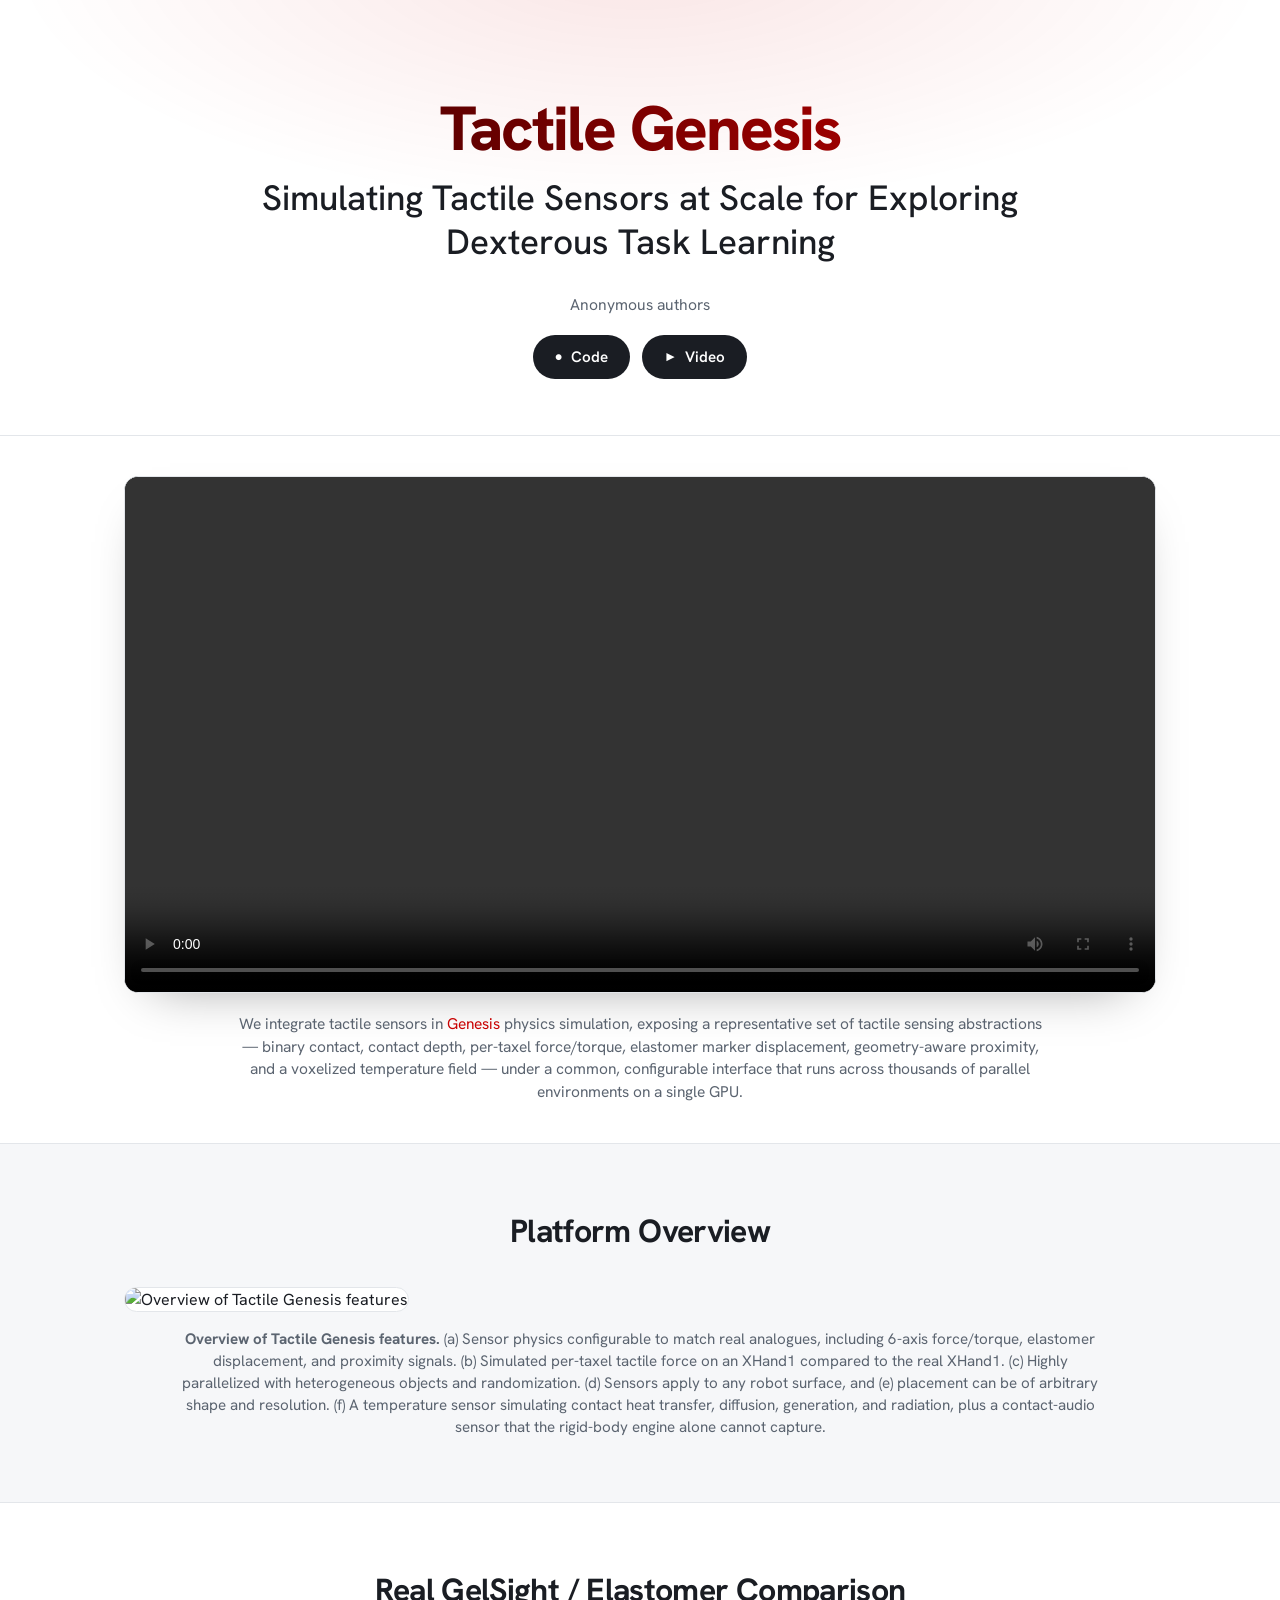
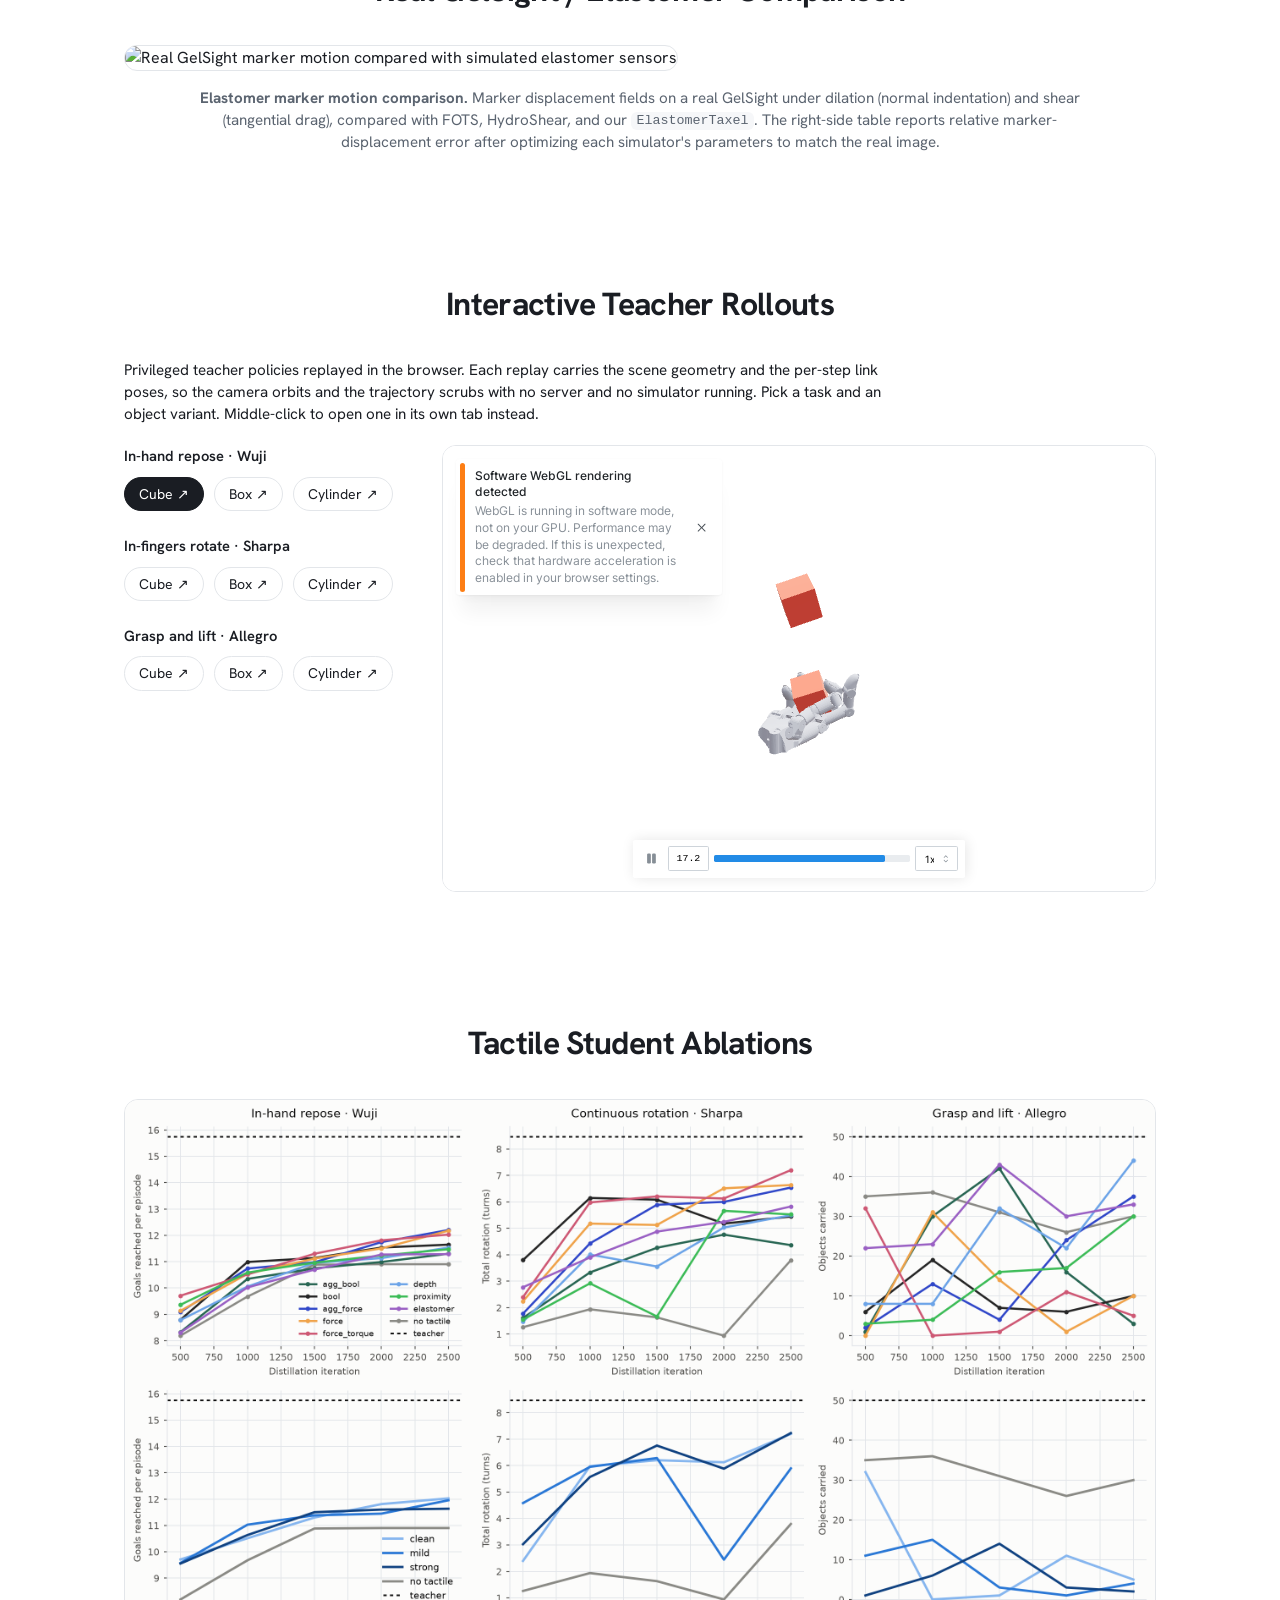
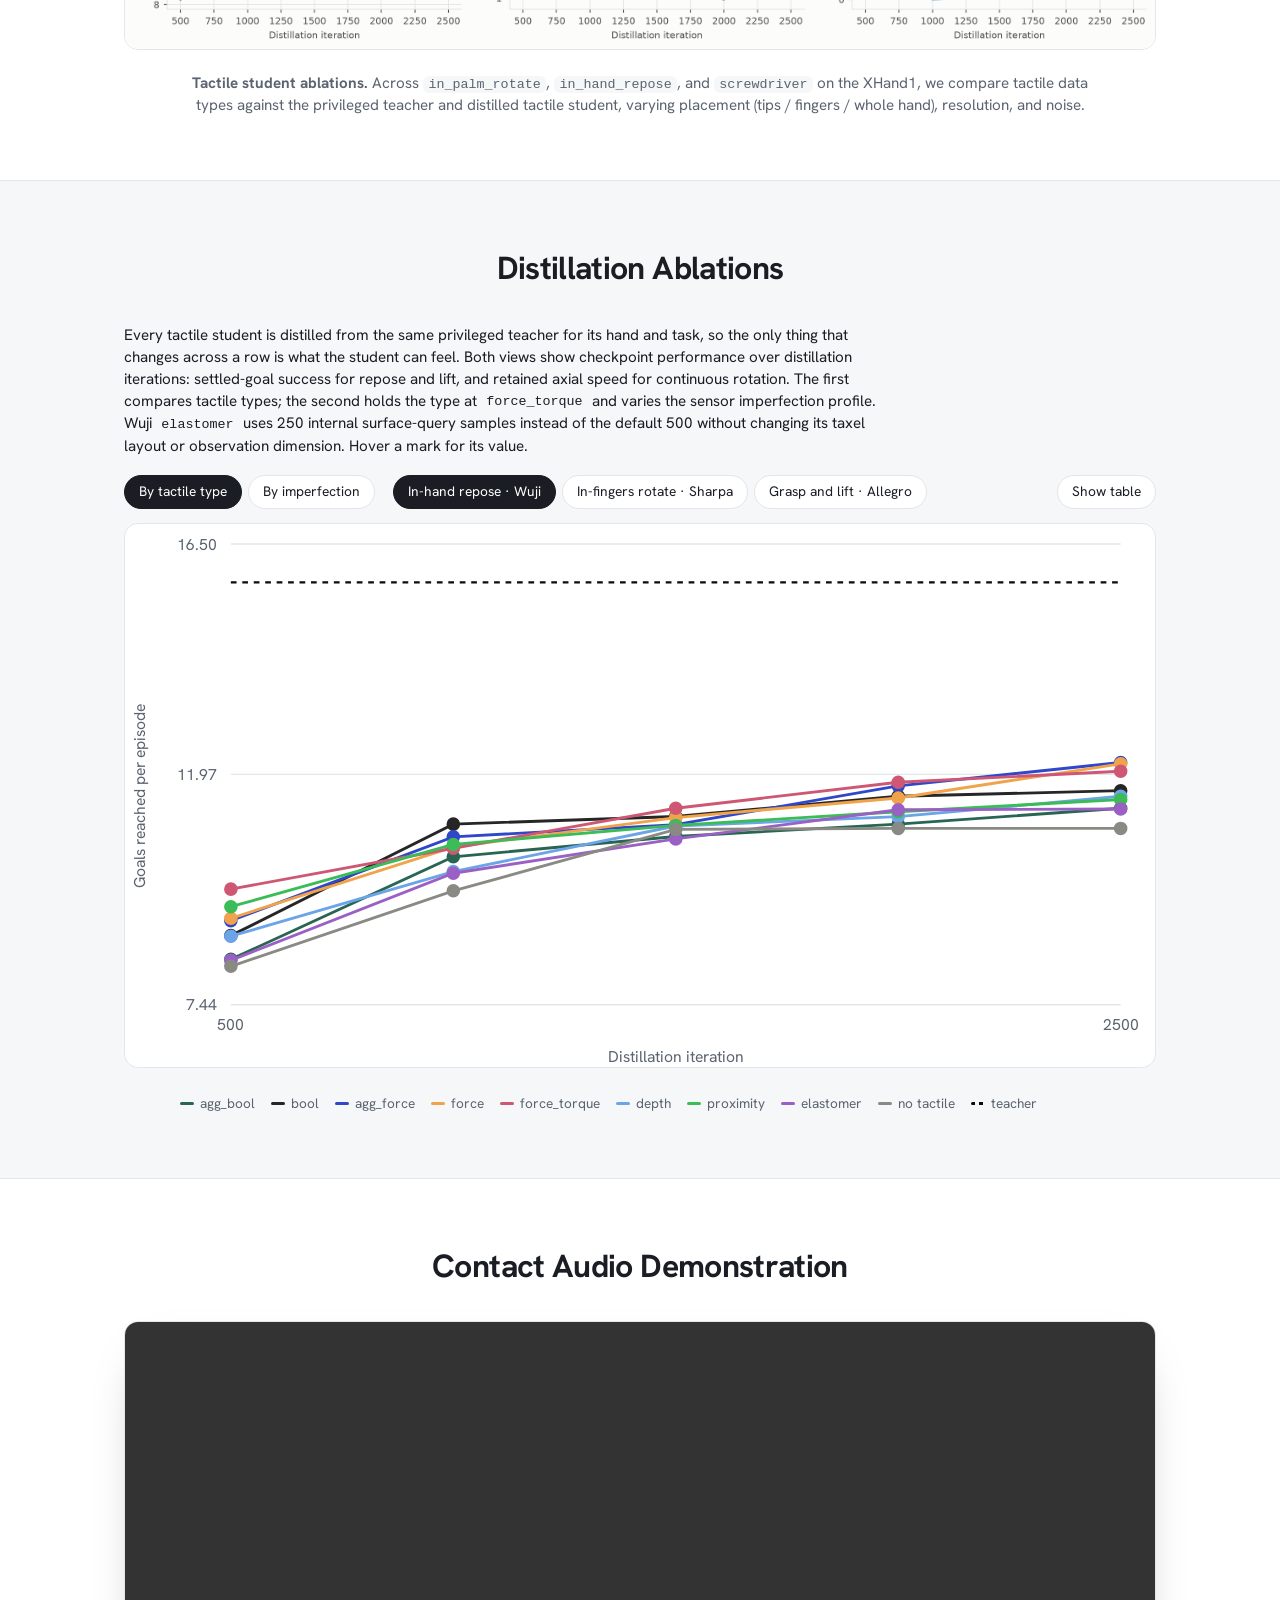
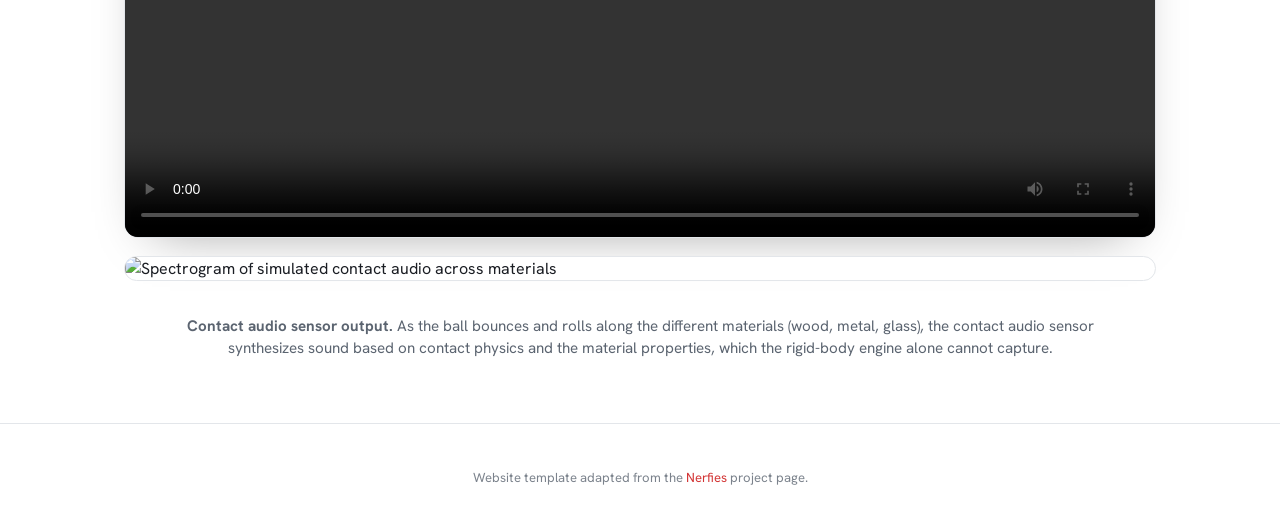
==== commit f8760c66: "Refresh the ablation charts from the completed sweep The static figure and the interactive charts bo" ====
--- a/docs/index.html
+++ b/docs/index.html
@@ -150,7 +150,7 @@
         the sensor imperfection profile. Wuji <code>elastomer</code> uses 250 internal surface-query samples instead
         of the default 500 without changing its taxel layout or observation dimension. Hover a mark for its value.
       </p>
-      <div class="abl" data-ablations='{"pairs":[{"id":"in_hand_repose-wuji","title":"In-hand repose \u00b7 Wuji","axis":"Settled goal fraction","teacher":0.9378,"baseline":0.9116775393486023,"baselineSeries":[[500,0.8682774901390076],[1000,0.8943254947662354],[1500,0.9080036878585815],[2000,0.9073110818862915],[2500,0.9056488275527954],[2999,0.9116775393486023]],"types":[{"name":"link_bool","final":0.9197787046432495,"series":[[500,0.881583571434021],[1000,0.9084181189537048],[1500,0.9135910868644714],[2000,0.9186968803405762],[2500,0.9211322069168091],[2999,0.9197787046432495]]},{"name":"agg_bool","final":0.9138426184654236,"series":[[500,0.8658257126808167],[1000,0.9007682204246521],[1500,0.9052338004112244],[2000,0.9068567752838135],[2500,0.9089296460151672],[2999,0.9138426184654236]]},{"name":"bool","final":0.9184017777442932,"series":[[500,0.8794117569923401],[1000,0.9112805128097534],[1500,0.908001184463501],[2000,0.9132712483406067],[2500,0.914021909236908],[2999,0.9184017777442932]]},{"name":"link_force","final":0.9355509281158447,"series":[[500,0.9204606413841248],[1000,0.9311531782150269],[1500,0.9317747950553894],[2000,0.932981014251709],[2500,0.9320763945579529],[2999,0.9355509281158447]]},{"name":"agg_force","final":0.9171130657196045,"series":[[500,0.8825419545173645],[1000,0.9046144485473633],[1500,0.9062215685844421],[2000,0.9138769507408142],[2500,0.917104184627533],[2999,0.9171130657196045]]},{"name":"force","final":0.9142277836799622,"series":[[500,0.8849714994430542],[1000,0.9058154225349426],[1500,0.9105691313743591],[2000,0.9141104221343994],[2500,0.918724000453949],[2999,0.9142277836799622]]},{"name":"force_torque","final":0.9207367897033691,"series":[[500,0.8928329944610596],[1000,0.9047769904136658],[1500,0.9132501482963562],[2000,0.9143426418304443],[2500,0.919617772102356],[2999,0.9207367897033691]]},{"name":"depth","final":0.9162060022354126,"series":[[500,0.881875216960907],[1000,0.8990795612335205],[1500,0.9079548716545105],[2000,0.910429835319519],[2500,0.9140693545341492],[2999,0.9162060022354126]]},{"name":"proximity","final":0.9100387096405029,"series":[[500,0.8880752921104431],[1000,0.9019730687141418],[1500,0.9055572152137756],[2000,0.9100387096405029]]},{"name":"elastomer","final":0.8970056176185608,"series":[[500,0.8698999285697937],[1000,0.8970056176185608]]}],"levels":[{"name":"clean","final":0.9207367897033691,"series":[[500,0.8928329944610596],[1000,0.9047769904136658],[1500,0.9132501482963562],[2000,0.9143426418304443],[2500,0.919617772102356],[2999,0.9207367897033691]]},{"name":"mild","final":0.9174082279205322,"series":[[500,0.8887751698493958],[1000,0.907166600227356],[1500,0.9108823537826538],[2000,0.913464367389679],[2500,0.9176072478294373],[2999,0.9174082279205322]]},{"name":"strong","final":0.9185022115707397,"series":[[500,0.891595184803009],[1000,0.9020891785621643],[1500,0.9149122834205627],[2000,0.9147825837135315],[2500,0.9139474630355835],[2999,0.9185022115707397]]}]},{"id":"in_fingers_rotate-sharpa","title":"In-fingers rotate \u00b7 Sharpa","axis":"Retained axial speed (rad/s)","teacher":2.7069,"baseline":1.9503682851791382,"baselineSeries":[[500,2.6318581104278564],[1000,2.1812777519226074],[1500,2.011134624481201],[2000,1.5084137916564941],[2500,2.0607943534851074],[2999,1.9503682851791382]],"types":[{"name":"link_bool","final":2.306384801864624,"series":[[500,2.3385965824127197],[1000,2.258110523223877],[1500,2.273202419281006],[2000,2.3230977058410645],[2500,2.4510726928710938],[2999,2.306384801864624]]},{"name":"agg_bool","final":2.3507354259490967,"series":[[500,3.070544719696045],[1000,2.3314478397369385],[1500,2.2986092567443848],[2000,2.2409634590148926],[2500,2.1447908878326416],[2999,2.3507354259490967]]},{"name":"bool","final":2.455048084259033,"series":[[500,2.397864580154419],[1000,2.345625162124634],[1500,2.3439083099365234],[2000,2.351444721221924],[2500,2.067532539367676],[2999,2.455048084259033]]},{"name":"link_force","final":2.60149884223938,"series":[[500,2.387474536895752],[1000,2.5248475074768066],[1500,2.559180974960327],[2000,2.601248264312744],[2500,2.6263623237609863],[2999,2.60149884223938]]},{"name":"agg_force","final":2.2911436557769775,"series":[[500,2.4941117763519287],[1000,2.1885933876037598],[1500,2.3655846118927],[2000,2.424269199371338],[2500,2.4690170288085938],[2999,2.2911436557769775]]},{"name":"force","final":2.6162750720977783,"series":[[500,2.2506866455078125],[1000,2.3277671337127686],[1500,2.4047915935516357],[2000,2.5413599014282227],[2500,2.5536892414093018],[2999,2.6162750720977783]]},{"name":"force_torque","final":1.8442054986953735,"series":[[500,2.1264355182647705],[1000,2.38639497756958],[1500,2.4198286533355713],[2000,2.4444286823272705],[2500,2.540870428085327],[2999,1.8442054986953735]]},{"name":"depth","final":2.518216133117676,"series":[[500,2.275631904602051],[1000,2.2390646934509277],[1500,1.6026538610458374],[2000,2.1158528327941895],[2500,2.230076313018799],[2999,2.518216133117676]]},{"name":"proximity","final":2.111800193786621,"series":[[500,1.6761423349380493],[1000,2.2317795753479004],[1500,1.6595814228057861],[2000,2.3969128131866455],[2500,2.3659186363220215],[2999,2.111800193786621]]},{"name":"elastomer","final":2.296199321746826,"series":[[500,2.358212947845459],[1000,2.108732223510742],[1500,2.296199321746826]]}],"levels":[{"name":"clean","final":1.8442054986953735,"series":[[500,2.1264355182647705],[1000,2.38639497756958],[1500,2.4198286533355713],[2000,2.4444286823272705],[2500,2.540870428085327],[2999,1.8442054986953735]]},{"name":"mild","final":2.28898024559021,"series":[[500,2.2692553997039795],[1000,2.4289298057556152],[1500,2.305469036102295],[2000,1.5840641260147095],[2500,2.28898024559021]]},{"name":"strong","final":2.487053632736206,"series":[[500,2.1052193641662598],[1000,2.2903878688812256],[1500,2.4216811656951904],[2000,2.293708562850952],[2500,2.487053632736206]]}]},{"id":"grasp_lift-allegro","title":"Grasp and lift \u00b7 Allegro","axis":"Settled goal fraction","teacher":0.6029,"baseline":0.1875,"baselineSeries":[[500,0.1985294073820114],[1000,0.22794117033481598],[1500,0.15441176295280457],[2000,0.06985294073820114],[2500,0.11764705926179886],[2999,0.1875]],"types":[{"name":"link_bool","final":0.22794117033481598,"series":[[500,0.0036764706019312143],[1000,0.11764705926179886],[1500,0.0036764706019312143],[2000,0.10661764442920685],[2500,0.3272058963775635],[2999,0.22794117033481598]]},{"name":"agg_bool","final":0.125,"series":[[500,0.0],[1000,0.12867647409439087],[1500,0.20220588147640228],[2000,0.06617647409439087],[2500,0.014705882407724857],[2999,0.125]]},{"name":"bool","final":0.19117647409439087,"series":[[500,0.011029412038624287],[1000,0.0625],[1500,0.011029412038624287],[2000,0.036764707416296005],[2500,0.022058824077248573],[2999,0.19117647409439087]]},{"name":"link_force","final":0.16911764442920685,"series":[[500,0.09191176295280457],[1000,0.033088237047195435],[1500,0.029411764815449715],[2000,0.0036764706019312143],[2500,0.05514705926179886],[2999,0.16911764442920685]]},{"name":"agg_force","final":0.040441177785396576,"series":[[500,0.022058824077248573],[1000,0.036764707416296005],[1500,0.018382353708148003],[2000,0.08088235557079315],[2500,0.1617647111415863],[2999,0.040441177785396576]]},{"name":"force","final":0.16911764442920685,"series":[[500,0.007352941203862429],[1000,0.11029411852359772],[1500,0.06985294073820114],[2000,0.007352941203862429],[2500,0.033088237047195435],[2999,0.16911764442920685]]},{"name":"force_torque","final":0.04411764815449715,"series":[[500,0.09558823704719543],[1000,0.0036764706019312143],[1500,0.011029412038624287],[2000,0.025735294446349144],[2500,0.022058824077248573],[2999,0.04411764815449715]]},{"name":"depth","final":0.24632352590560913,"series":[[500,0.014705882407724857],[1000,0.033088237047195435],[1500,0.15441176295280457],[2000,0.0625],[2500,0.28308823704719543],[2999,0.24632352590560913]]},{"name":"proximity","final":0.04779411852359772,"series":[[500,0.011029412038624287],[1000,0.025735294446349144],[1500,0.018382353708148003],[2000,0.036764707416296005],[2500,0.11029411852359772],[2999,0.04779411852359772]]},{"name":"elastomer","final":0.11029411852359772,"series":[[500,0.08455882221460342],[1000,0.11029411852359772]]}],"levels":[{"name":"clean","final":0.04411764815449715,"series":[[500,0.09558823704719543],[1000,0.0036764706019312143],[1500,0.011029412038624287],[2000,0.025735294446349144],[2500,0.022058824077248573],[2999,0.04411764815449715]]},{"name":"mild","final":0.17279411852359772,"series":[[500,0.036764707416296005],[1000,0.014705882407724857],[1500,0.011029412038624287],[2000,0.0036764706019312143],[2500,0.007352941203862429],[2999,0.17279411852359772]]},{"name":"strong","final":0.0625,"series":[[500,0.0],[1000,0.022058824077248573],[1500,0.05882352963089943],[2000,0.018382353708148003],[2500,0.011029412038624287],[2999,0.0625]]}]}]}'>
+      <div class="abl" data-ablations='{"pairs":[{"id":"in_hand_repose-wuji","title":"In-hand repose \u00b7 Wuji","axis":"Goals reached per episode","teacher":15.7463,"baseline":10.904411764705882,"baselineSeries":[[500,8.191176470588236],[1000,9.676470588235293],[1500,10.886029411764707],[2000,10.904411764705882],[2500,10.904411764705882]],"types":[{"name":"agg_bool","final":11.301470588235293,"series":[[500,8.327205882352942],[1000,10.345588235294118],[1500,10.746323529411764],[2000,10.988970588235293],[2500,11.301470588235293]]},{"name":"bool","final":11.647058823529411,"series":[[500,8.794117647058824],[1000,10.988970588235293],[1500,11.139705882352942],[2000,11.536764705882353],[2500,11.647058823529411]]},{"name":"agg_force","final":12.202205882352942,"series":[[500,9.088235294117647],[1000,10.738970588235293],[1500,10.977941176470589],[2000,11.742647058823529],[2500,12.202205882352942]]},{"name":"force","final":12.176470588235293,"series":[[500,9.136029411764707],[1000,10.536764705882353],[1500,11.117647058823529],[2000,11.503676470588236],[2500,12.176470588235293]]},{"name":"force_torque","final":12.029411764705882,"series":[[500,9.709558823529411],[1000,10.514705882352942],[1500,11.301470588235293],[2000,11.8125],[2500,12.029411764705882]]},{"name":"depth","final":11.536764705882353,"series":[[500,8.783088235294118],[1000,10.055147058823529],[1500,10.952205882352942],[2000,11.136029411764707],[2500,11.536764705882353]]},{"name":"proximity","final":11.474264705882353,"series":[[500,9.363970588235293],[1000,10.588235294117647],[1500,10.963235294117647],[2000,11.231617647058824],[2500,11.474264705882353]]},{"name":"elastomer","final":11.286764705882353,"series":[[500,8.308823529411764],[1000,10.022058823529411],[1500,10.698529411764707],[2000,11.272058823529411],[2500,11.286764705882353]]}],"levels":[{"name":"clean","final":12.029411764705882,"series":[[500,9.709558823529411],[1000,10.514705882352942],[1500,11.301470588235293],[2000,11.8125],[2500,12.029411764705882]]},{"name":"mild","final":11.955882352941176,"series":[[500,9.577205882352942],[1000,11.029411764705882],[1500,11.386029411764707],[2000,11.448529411764707],[2500,11.955882352941176]]},{"name":"strong","final":11.636029411764707,"series":[[500,9.555147058823529],[1000,10.636029411764707],[1500,11.503676470588236],[2000,11.602941176470589],[2500,11.636029411764707]]}]},{"id":"in_fingers_rotate-sharpa","title":"In-fingers rotate \u00b7 Sharpa","axis":"Total rotation (turns)","teacher":8.4618,"baseline":3.7958800219999187,"baselineSeries":[[500,1.2622940580879325],[1000,1.9390121562872296],[1500,1.63250086740214],[2000,0.9421480316882748],[2500,3.7958800219999187]],"types":[{"name":"agg_bool","final":4.362527704742901,"series":[[500,1.6081907142840517],[1000,3.332072504546779],[1500,4.2641804310833855],[2000,4.760458265469638],[2500,4.362527704742901]]},{"name":"bool","final":5.4442646611971535,"series":[[500,3.7986652154187834],[1000,6.147349416975082],[1500,6.082249052243937],[2000,5.1775875454015265],[2500,5.4442646611971535]]},{"name":"agg_force","final":6.540852104289704,"series":[[500,1.7739894163472962],[1000,4.430211967179169],[1500,5.889886273896349],[2000,5.99922477834913],[2500,6.540852104289704]]},{"name":"force","final":6.635321900856284,"series":[[500,2.241140156689867],[1000,5.177707172769099],[1500,5.126714504721724],[2000,6.511729816139183],[2500,6.635321900856284]]},{"name":"force_torque","final":7.200183848307728,"series":[[500,2.3975594266564313],[1000,5.978306593767176],[1500,6.204644385001088],[2000,6.126500632076333],[2500,7.200183848307728]]},{"name":"depth","final":5.4947178554751135,"series":[[500,1.4637525772456736],[1000,4.0065072280858125],[1500,3.556092983694672],[2000,5.029465833413483],[2500,5.4947178554751135]]},{"name":"proximity","final":5.525388129819904,"series":[[500,1.5492624839209705],[1000,2.9189163807998684],[1500,1.6676123233816778],[2000,5.660375878285883],[2500,5.525388129819904]]},{"name":"elastomer","final":5.824732060319922,"series":[[500,2.7728123910680607],[1000,3.8991037813111156],[1500,4.8752617834175265],[2000,5.241872022364987],[2500,5.824732060319922]]}],"levels":[{"name":"clean","final":7.200183848307728,"series":[[500,2.3975594266564313],[1000,5.978306593767176],[1500,6.204644385001088],[2000,6.126500632076333],[2500,7.200183848307728]]},{"name":"mild","final":5.897349912906922,"series":[[500,4.584830174720778],[1000,5.952644290248452],[1500,6.287698858753121],[2000,2.4443346697542654],[2500,5.897349912906922]]},{"name":"strong","final":7.231622189283371,"series":[[500,3.029093259086949],[1000,5.5709286721060325],[1500,6.758442896517569],[2000,5.884706597480759],[2500,7.231622189283371]]}]},{"id":"grasp_lift-allegro","title":"Grasp and lift \u00b7 Allegro","axis":"Objects carried","teacher":50.0,"baseline":30.0,"baselineSeries":[[500,35.0],[1000,36.0],[1500,31.0],[2000,26.0],[2500,30.0]],"types":[{"name":"agg_bool","final":3.0,"series":[[500,1.0],[1000,30.0],[1500,42.0],[2000,16.0],[2500,3.0]]},{"name":"bool","final":10.0,"series":[[500,6.0],[1000,19.0],[1500,7.0],[2000,6.0],[2500,10.0]]},{"name":"agg_force","final":35.0,"series":[[500,2.0],[1000,13.0],[1500,4.0],[2000,24.0],[2500,35.0]]},{"name":"force","final":10.0,"series":[[500,0.0],[1000,31.0],[1500,14.0],[2000,1.0],[2500,10.0]]},{"name":"force_torque","final":5.0,"series":[[500,32.0],[1000,0.0],[1500,1.0],[2000,11.0],[2500,5.0]]},{"name":"depth","final":44.0,"series":[[500,8.0],[1000,8.0],[1500,32.0],[2000,22.0],[2500,44.0]]},{"name":"proximity","final":30.0,"series":[[500,3.0],[1000,4.0],[1500,16.0],[2000,17.0],[2500,30.0]]},{"name":"elastomer","final":33.0,"series":[[500,22.0],[1000,23.0],[1500,43.0],[2000,30.0],[2500,33.0]]}],"levels":[{"name":"clean","final":5.0,"series":[[500,32.0],[1000,0.0],[1500,1.0],[2000,11.0],[2500,5.0]]},{"name":"mild","final":4.0,"series":[[500,11.0],[1000,15.0],[1500,3.0],[2000,1.0],[2500,4.0]]},{"name":"strong","final":2.0,"series":[[500,1.0],[1000,6.0],[1500,14.0],[2000,3.0],[2500,2.0]]}]}]}'>
         <div class="abl__controls">
           <div class="abl__group" role="tablist" aria-label="Ablation">
             <button class="abl__tab" type="button" role="tab" aria-selected="true" data-view="types">By tactile type</button>
@@ -205,7 +205,7 @@
 
       function drawTypes(pair, svg, W, H, pad) {
         const series = pair.types.map(function (s) {
-          return { name: s.name, points: s.series, color: {"link_bool":"#6f7f9e","agg_bool":"#286653","bool":"#262626","link_force":"#8e6c53","agg_force":"#3047c9","force":"#f0a34a","force_torque":"#ce5874","depth":"#6ca4e8","proximity":"#3cbc57","elastomer":"#9a60c4"}[s.name] };
+          return { name: s.name, points: s.series, color: {"agg_bool":"#286653","bool":"#262626","agg_force":"#3047c9","force":"#f0a34a","force_torque":"#ce5874","depth":"#6ca4e8","proximity":"#3cbc57","elastomer":"#9a60c4"}[s.name] };
         });
         if (pair.baselineSeries.length) series.push({ name: 'no tactile', points: pair.baselineSeries, cls: 'abl-line--base' });
         drawSeries(pair, series, svg, W, H, pad);
@@ -266,7 +266,7 @@
 
       function legend(pair) {
         const items = view === 'types'
-          ? pair.types.map(function (s) { return ['', s.name, {"link_bool":"#6f7f9e","agg_bool":"#286653","bool":"#262626","link_force":"#8e6c53","agg_force":"#3047c9","force":"#f0a34a","force_torque":"#ce5874","depth":"#6ca4e8","proximity":"#3cbc57","elastomer":"#9a60c4"}[s.name]]; })
+          ? pair.types.map(function (s) { return ['', s.name, {"agg_bool":"#286653","bool":"#262626","agg_force":"#3047c9","force":"#f0a34a","force_torque":"#ce5874","depth":"#6ca4e8","proximity":"#3cbc57","elastomer":"#9a60c4"}[s.name]]; })
               .concat([['abl-key--base', 'no tactile'], ['abl-key--teacher', 'teacher']])
           : pair.levels.map(function (s) { return ['abl-key--' + s.name, s.name]; })
               .concat([['abl-key--base', 'no tactile'], ['abl-key--teacher', 'teacher']]);
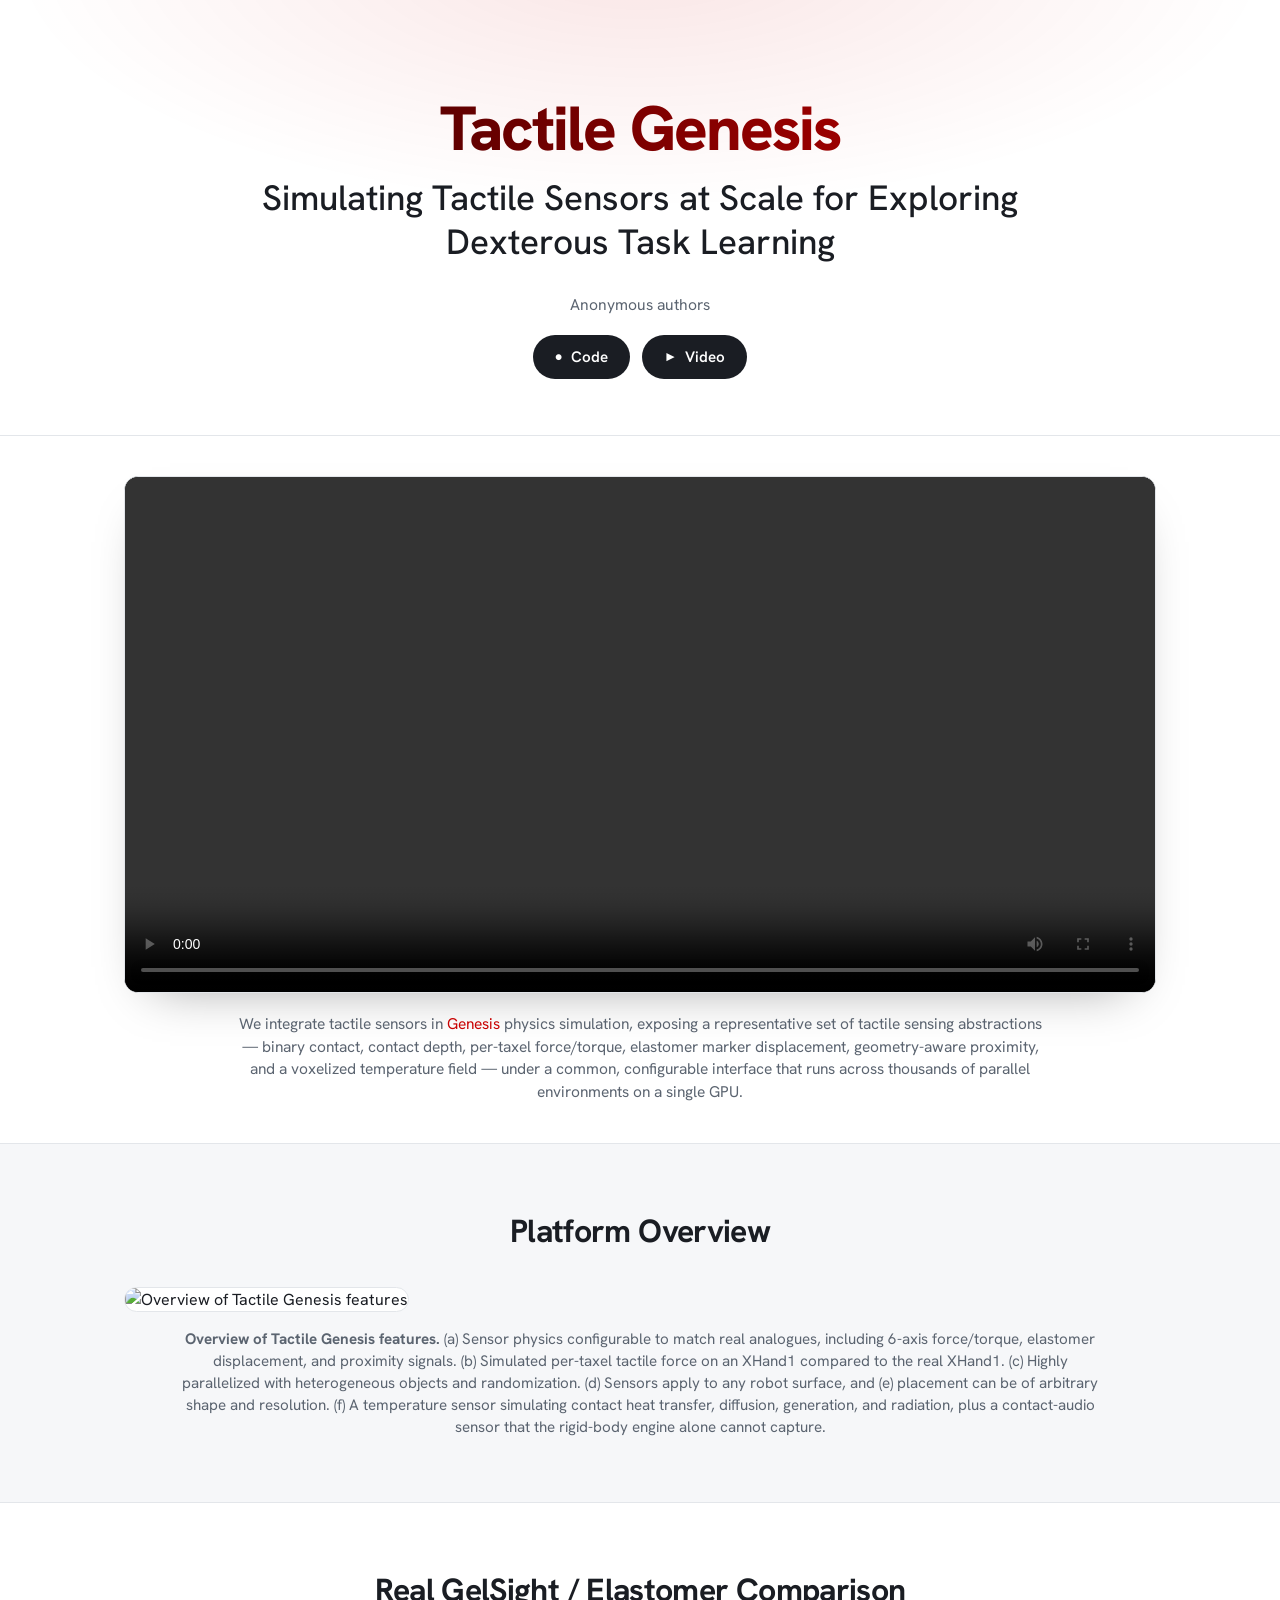
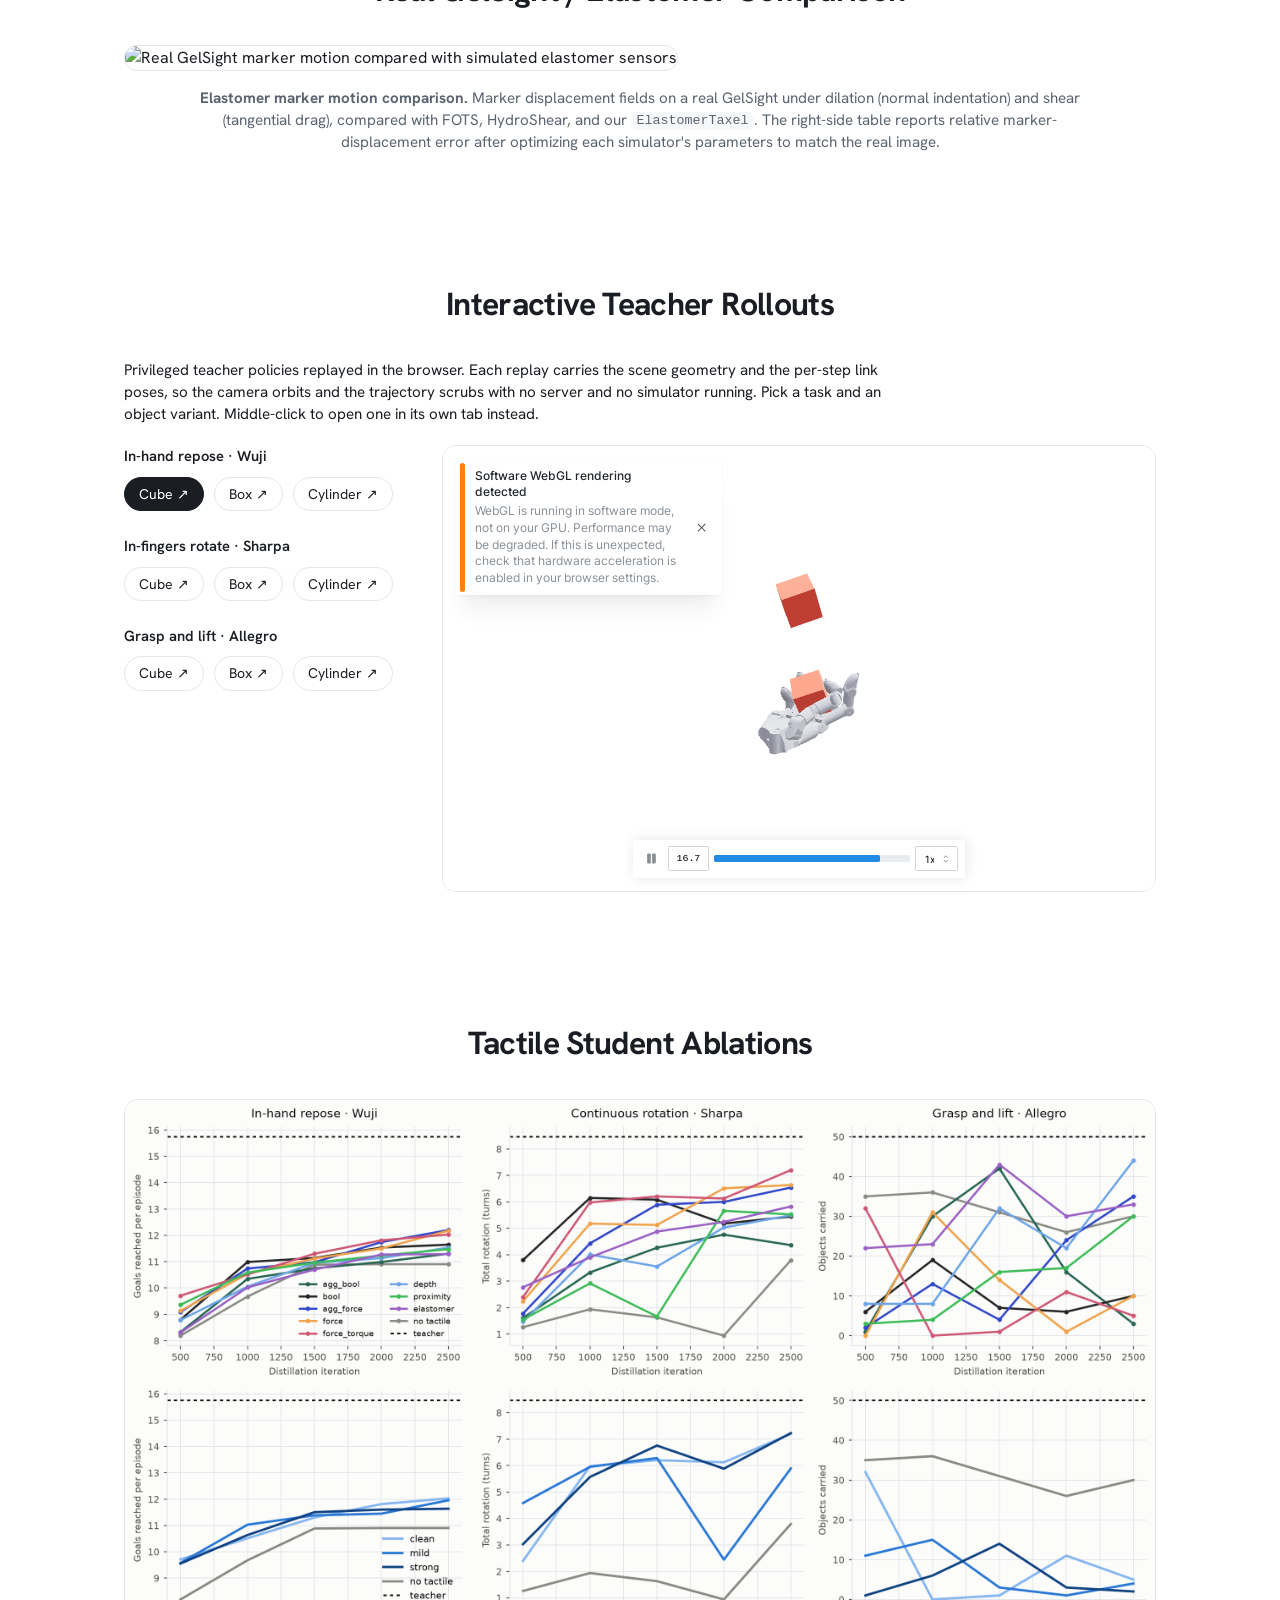
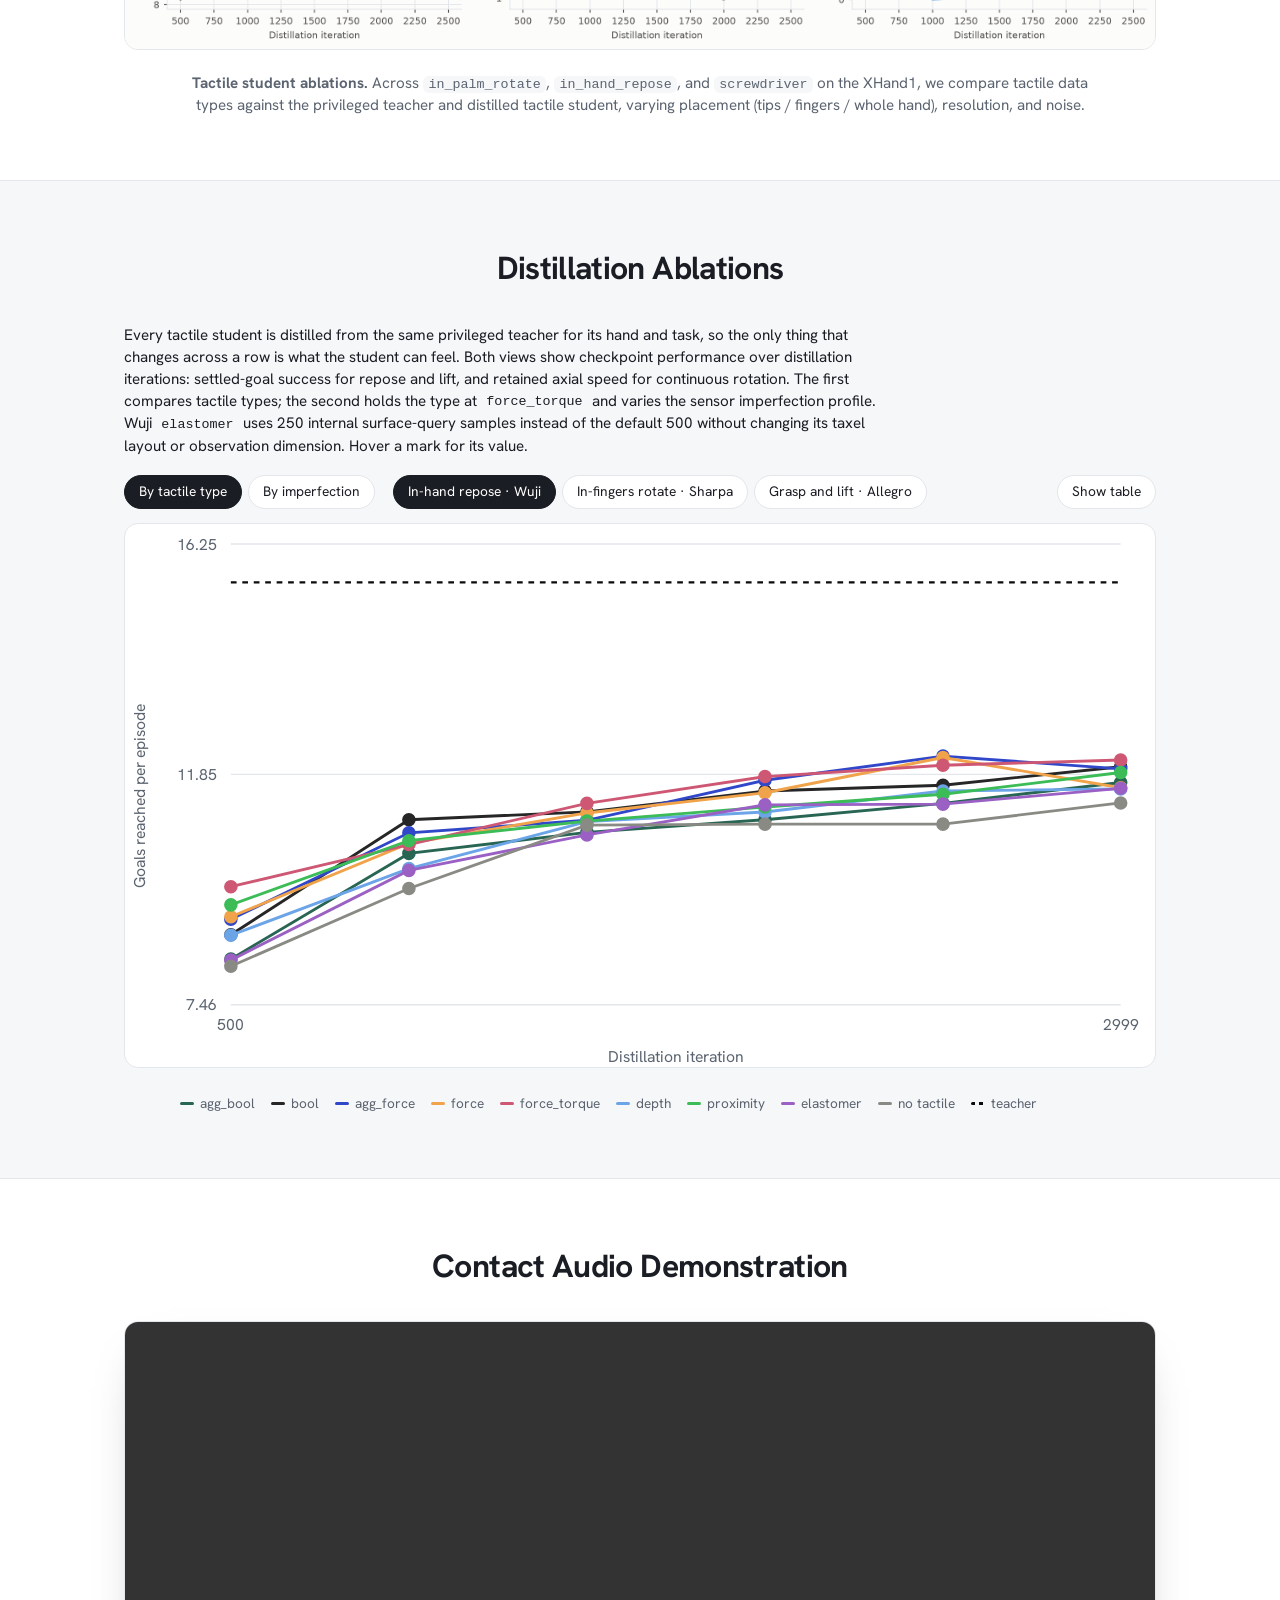
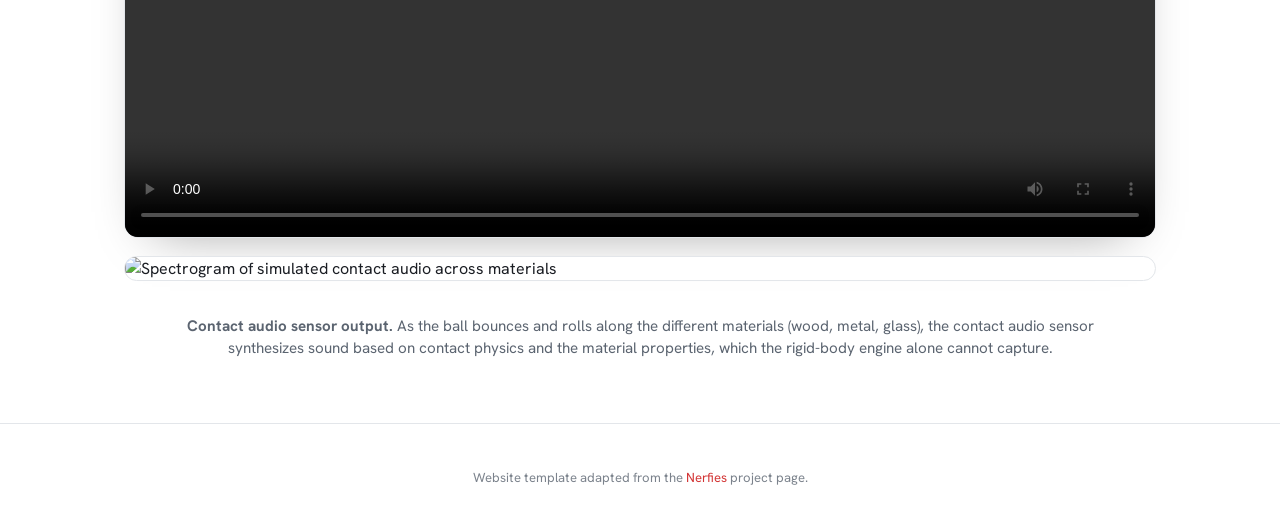
==== commit fbf7b6ee: "Update the ablation widget from the completed distillation sweep All 33 cells reach iteration 2999. " ====
--- a/docs/index.html
+++ b/docs/index.html
@@ -150,7 +150,7 @@
         the sensor imperfection profile. Wuji <code>elastomer</code> uses 250 internal surface-query samples instead
         of the default 500 without changing its taxel layout or observation dimension. Hover a mark for its value.
       </p>
-      <div class="abl" data-ablations='{"pairs":[{"id":"in_hand_repose-wuji","title":"In-hand repose \u00b7 Wuji","axis":"Goals reached per episode","teacher":15.7463,"baseline":10.904411764705882,"baselineSeries":[[500,8.191176470588236],[1000,9.676470588235293],[1500,10.886029411764707],[2000,10.904411764705882],[2500,10.904411764705882]],"types":[{"name":"agg_bool","final":11.301470588235293,"series":[[500,8.327205882352942],[1000,10.345588235294118],[1500,10.746323529411764],[2000,10.988970588235293],[2500,11.301470588235293]]},{"name":"bool","final":11.647058823529411,"series":[[500,8.794117647058824],[1000,10.988970588235293],[1500,11.139705882352942],[2000,11.536764705882353],[2500,11.647058823529411]]},{"name":"agg_force","final":12.202205882352942,"series":[[500,9.088235294117647],[1000,10.738970588235293],[1500,10.977941176470589],[2000,11.742647058823529],[2500,12.202205882352942]]},{"name":"force","final":12.176470588235293,"series":[[500,9.136029411764707],[1000,10.536764705882353],[1500,11.117647058823529],[2000,11.503676470588236],[2500,12.176470588235293]]},{"name":"force_torque","final":12.029411764705882,"series":[[500,9.709558823529411],[1000,10.514705882352942],[1500,11.301470588235293],[2000,11.8125],[2500,12.029411764705882]]},{"name":"depth","final":11.536764705882353,"series":[[500,8.783088235294118],[1000,10.055147058823529],[1500,10.952205882352942],[2000,11.136029411764707],[2500,11.536764705882353]]},{"name":"proximity","final":11.474264705882353,"series":[[500,9.363970588235293],[1000,10.588235294117647],[1500,10.963235294117647],[2000,11.231617647058824],[2500,11.474264705882353]]},{"name":"elastomer","final":11.286764705882353,"series":[[500,8.308823529411764],[1000,10.022058823529411],[1500,10.698529411764707],[2000,11.272058823529411],[2500,11.286764705882353]]}],"levels":[{"name":"clean","final":12.029411764705882,"series":[[500,9.709558823529411],[1000,10.514705882352942],[1500,11.301470588235293],[2000,11.8125],[2500,12.029411764705882]]},{"name":"mild","final":11.955882352941176,"series":[[500,9.577205882352942],[1000,11.029411764705882],[1500,11.386029411764707],[2000,11.448529411764707],[2500,11.955882352941176]]},{"name":"strong","final":11.636029411764707,"series":[[500,9.555147058823529],[1000,10.636029411764707],[1500,11.503676470588236],[2000,11.602941176470589],[2500,11.636029411764707]]}]},{"id":"in_fingers_rotate-sharpa","title":"In-fingers rotate \u00b7 Sharpa","axis":"Total rotation (turns)","teacher":8.4618,"baseline":3.7958800219999187,"baselineSeries":[[500,1.2622940580879325],[1000,1.9390121562872296],[1500,1.63250086740214],[2000,0.9421480316882748],[2500,3.7958800219999187]],"types":[{"name":"agg_bool","final":4.362527704742901,"series":[[500,1.6081907142840517],[1000,3.332072504546779],[1500,4.2641804310833855],[2000,4.760458265469638],[2500,4.362527704742901]]},{"name":"bool","final":5.4442646611971535,"series":[[500,3.7986652154187834],[1000,6.147349416975082],[1500,6.082249052243937],[2000,5.1775875454015265],[2500,5.4442646611971535]]},{"name":"agg_force","final":6.540852104289704,"series":[[500,1.7739894163472962],[1000,4.430211967179169],[1500,5.889886273896349],[2000,5.99922477834913],[2500,6.540852104289704]]},{"name":"force","final":6.635321900856284,"series":[[500,2.241140156689867],[1000,5.177707172769099],[1500,5.126714504721724],[2000,6.511729816139183],[2500,6.635321900856284]]},{"name":"force_torque","final":7.200183848307728,"series":[[500,2.3975594266564313],[1000,5.978306593767176],[1500,6.204644385001088],[2000,6.126500632076333],[2500,7.200183848307728]]},{"name":"depth","final":5.4947178554751135,"series":[[500,1.4637525772456736],[1000,4.0065072280858125],[1500,3.556092983694672],[2000,5.029465833413483],[2500,5.4947178554751135]]},{"name":"proximity","final":5.525388129819904,"series":[[500,1.5492624839209705],[1000,2.9189163807998684],[1500,1.6676123233816778],[2000,5.660375878285883],[2500,5.525388129819904]]},{"name":"elastomer","final":5.824732060319922,"series":[[500,2.7728123910680607],[1000,3.8991037813111156],[1500,4.8752617834175265],[2000,5.241872022364987],[2500,5.824732060319922]]}],"levels":[{"name":"clean","final":7.200183848307728,"series":[[500,2.3975594266564313],[1000,5.978306593767176],[1500,6.204644385001088],[2000,6.126500632076333],[2500,7.200183848307728]]},{"name":"mild","final":5.897349912906922,"series":[[500,4.584830174720778],[1000,5.952644290248452],[1500,6.287698858753121],[2000,2.4443346697542654],[2500,5.897349912906922]]},{"name":"strong","final":7.231622189283371,"series":[[500,3.029093259086949],[1000,5.5709286721060325],[1500,6.758442896517569],[2000,5.884706597480759],[2500,7.231622189283371]]}]},{"id":"grasp_lift-allegro","title":"Grasp and lift \u00b7 Allegro","axis":"Objects carried","teacher":50.0,"baseline":30.0,"baselineSeries":[[500,35.0],[1000,36.0],[1500,31.0],[2000,26.0],[2500,30.0]],"types":[{"name":"agg_bool","final":3.0,"series":[[500,1.0],[1000,30.0],[1500,42.0],[2000,16.0],[2500,3.0]]},{"name":"bool","final":10.0,"series":[[500,6.0],[1000,19.0],[1500,7.0],[2000,6.0],[2500,10.0]]},{"name":"agg_force","final":35.0,"series":[[500,2.0],[1000,13.0],[1500,4.0],[2000,24.0],[2500,35.0]]},{"name":"force","final":10.0,"series":[[500,0.0],[1000,31.0],[1500,14.0],[2000,1.0],[2500,10.0]]},{"name":"force_torque","final":5.0,"series":[[500,32.0],[1000,0.0],[1500,1.0],[2000,11.0],[2500,5.0]]},{"name":"depth","final":44.0,"series":[[500,8.0],[1000,8.0],[1500,32.0],[2000,22.0],[2500,44.0]]},{"name":"proximity","final":30.0,"series":[[500,3.0],[1000,4.0],[1500,16.0],[2000,17.0],[2500,30.0]]},{"name":"elastomer","final":33.0,"series":[[500,22.0],[1000,23.0],[1500,43.0],[2000,30.0],[2500,33.0]]}],"levels":[{"name":"clean","final":5.0,"series":[[500,32.0],[1000,0.0],[1500,1.0],[2000,11.0],[2500,5.0]]},{"name":"mild","final":4.0,"series":[[500,11.0],[1000,15.0],[1500,3.0],[2000,1.0],[2500,4.0]]},{"name":"strong","final":2.0,"series":[[500,1.0],[1000,6.0],[1500,14.0],[2000,3.0],[2500,2.0]]}]}]}'>
+      <div class="abl" data-ablations='{"pairs":[{"id":"in_hand_repose-wuji","title":"In-hand repose \u00b7 Wuji","axis":"Goals reached per episode","teacher":15.5184,"baseline":11.308823529411764,"baselineSeries":[[500,8.191176470588236],[1000,9.676470588235293],[1500,10.886029411764707],[2000,10.904411764705882],[2500,10.904411764705882],[2999,11.308823529411764]],"types":[{"name":"agg_bool","final":11.698529411764707,"series":[[500,8.327205882352942],[1000,10.345588235294118],[1500,10.746323529411764],[2000,10.988970588235293],[2500,11.301470588235293],[2999,11.698529411764707]]},{"name":"bool","final":12.0,"series":[[500,8.794117647058824],[1000,10.988970588235293],[1500,11.139705882352942],[2000,11.536764705882353],[2500,11.647058823529411],[2999,12.0]]},{"name":"agg_force","final":11.959558823529411,"series":[[500,9.088235294117647],[1000,10.738970588235293],[1500,10.977941176470589],[2000,11.742647058823529],[2500,12.202205882352942],[2999,11.959558823529411]]},{"name":"force","final":11.599264705882353,"series":[[500,9.136029411764707],[1000,10.536764705882353],[1500,11.117647058823529],[2000,11.503676470588236],[2500,12.176470588235293],[2999,11.599264705882353]]},{"name":"force_torque","final":12.128676470588236,"series":[[500,9.709558823529411],[1000,10.514705882352942],[1500,11.301470588235293],[2000,11.8125],[2500,12.029411764705882],[2999,12.128676470588236]]},{"name":"depth","final":11.577205882352942,"series":[[500,8.783088235294118],[1000,10.055147058823529],[1500,10.952205882352942],[2000,11.136029411764707],[2500,11.536764705882353],[2999,11.577205882352942]]},{"name":"proximity","final":11.889705882352942,"series":[[500,9.363970588235293],[1000,10.588235294117647],[1500,10.963235294117647],[2000,11.231617647058824],[2500,11.474264705882353],[2999,11.889705882352942]]},{"name":"elastomer","final":11.588235294117647,"series":[[500,8.308823529411764],[1000,10.022058823529411],[1500,10.698529411764707],[2000,11.272058823529411],[2500,11.286764705882353],[2999,11.588235294117647]]}],"levels":[{"name":"clean","final":12.128676470588236,"series":[[500,9.709558823529411],[1000,10.514705882352942],[1500,11.301470588235293],[2000,11.8125],[2500,12.029411764705882],[2999,12.128676470588236]]},{"name":"mild","final":12.128676470588236,"series":[[500,9.577205882352942],[1000,11.029411764705882],[1500,11.386029411764707],[2000,11.448529411764707],[2500,11.955882352941176],[2999,12.128676470588236]]},{"name":"strong","final":12.264705882352942,"series":[[500,9.555147058823529],[1000,10.636029411764707],[1500,11.503676470588236],[2000,11.602941176470589],[2500,11.636029411764707],[2999,12.264705882352942]]}]},{"id":"in_fingers_rotate-sharpa","title":"In-fingers rotate \u00b7 Sharpa","axis":"Total rotation (turns)","teacher":8.55,"baseline":3.615695707456325,"baselineSeries":[[500,1.2622940580879325],[1000,1.9390121562872296],[1500,1.63250086740214],[2000,0.9421480316882748],[2500,3.7958800219999187],[2999,3.615695707456325]],"types":[{"name":"agg_bool","final":4.404588921361103,"series":[[500,1.6081907142840517],[1000,3.332072504546779],[1500,4.2641804310833855],[2000,4.760458265469638],[2500,4.362527704742901],[2999,4.404588921361103]]},{"name":"bool","final":6.57015025680063,"series":[[500,3.7986652154187834],[1000,6.147349416975082],[1500,6.082249052243937],[2000,5.1775875454015265],[2500,5.4442646611971535],[2999,6.57015025680063]]},{"name":"agg_force","final":5.774246145490906,"series":[[500,1.7739894163472962],[1000,4.430211967179169],[1500,5.889886273896349],[2000,5.99922477834913],[2500,6.540852104289704],[2999,5.774246145490906]]},{"name":"force","final":7.3556682809482,"series":[[500,2.241140156689867],[1000,5.177707172769099],[1500,5.126714504721724],[2000,6.511729816139183],[2500,6.635321900856284],[2999,7.3556682809482]]},{"name":"force_torque","final":2.7009098596412087,"series":[[500,2.3975594266564313],[1000,5.978306593767176],[1500,6.204644385001088],[2000,6.126500632076333],[2500,7.200183848307728],[2999,2.7009098596412087]]},{"name":"depth","final":5.9838979605753115,"series":[[500,1.4637525772456736],[1000,4.0065072280858125],[1500,3.556092983694672],[2000,5.029465833413483],[2500,5.4947178554751135],[2999,5.9838979605753115]]},{"name":"proximity","final":5.739139326656347,"series":[[500,1.5492624839209705],[1000,2.9189163807998684],[1500,1.6676123233816778],[2000,5.660375878285883],[2500,5.525388129819904],[2999,5.739139326656347]]},{"name":"elastomer","final":6.410707533592358,"series":[[500,2.7728123910680607],[1000,3.8991037813111156],[1500,4.8752617834175265],[2000,5.241872022364987],[2500,3.7762137061080843],[2999,6.410707533592358]]}],"levels":[{"name":"clean","final":2.7009098596412087,"series":[[500,2.3975594266564313],[1000,5.978306593767176],[1500,6.204644385001088],[2000,6.126500632076333],[2500,7.200183848307728],[2999,2.7009098596412087]]},{"name":"mild","final":6.38125650926411,"series":[[500,4.584830174720778],[1000,5.952644290248452],[1500,6.287698858753121],[2000,2.4443346697542654],[2500,5.897349912906922],[2999,6.38125650926411]]},{"name":"strong","final":6.629889276727815,"series":[[500,3.029093259086949],[1000,5.5709286721060325],[1500,6.758442896517569],[2000,5.884706597480759],[2500,7.231622189283371],[2999,6.629889276727815]]}]},{"id":"grasp_lift-allegro","title":"Grasp and lift \u00b7 Allegro","axis":"Objects carried","teacher":17.0,"baseline":17.0,"baselineSeries":[[500,15.0],[1000,16.0],[1500,15.0],[2000,13.0],[2500,14.0],[2999,17.0]],"types":[{"name":"agg_bool","final":15.0,"series":[[500,0.0],[1000,14.0],[1500,16.0],[2000,12.0],[2500,3.0],[2999,15.0]]},{"name":"bool","final":17.0,"series":[[500,3.0],[1000,11.0],[1500,3.0],[2000,7.0],[2500,5.0],[2999,17.0]]},{"name":"agg_force","final":7.0,"series":[[500,6.0],[1000,8.0],[1500,5.0],[2000,13.0],[2500,17.0],[2999,7.0]]},{"name":"force","final":15.0,"series":[[500,2.0],[1000,16.0],[1500,9.0],[2000,2.0],[2500,8.0],[2999,15.0]]},{"name":"force_torque","final":9.0,"series":[[500,14.0],[1000,1.0],[1500,3.0],[2000,6.0],[2500,4.0],[2999,9.0]]},{"name":"depth","final":17.0,"series":[[500,4.0],[1000,7.0],[1500,16.0],[2000,13.0],[2500,16.0],[2999,17.0]]},{"name":"proximity","final":9.0,"series":[[500,3.0],[1000,5.0],[1500,3.0],[2000,7.0],[2500,14.0],[2999,9.0]]},{"name":"elastomer","final":17.0,"series":[[500,13.0],[1000,17.0],[1500,17.0],[2000,14.0],[2500,14.0],[2999,17.0]]}],"levels":[{"name":"clean","final":9.0,"series":[[500,14.0],[1000,1.0],[1500,3.0],[2000,6.0],[2500,4.0],[2999,9.0]]},{"name":"mild","final":15.0,"series":[[500,7.0],[1000,4.0],[1500,3.0],[2000,1.0],[2500,2.0],[2999,15.0]]},{"name":"strong","final":9.0,"series":[[500,0.0],[1000,5.0],[1500,9.0],[2000,5.0],[2500,3.0],[2999,9.0]]}]}]}'>
         <div class="abl__controls">
           <div class="abl__group" role="tablist" aria-label="Ablation">
             <button class="abl__tab" type="button" role="tab" aria-selected="true" data-view="types">By tactile type</button>
